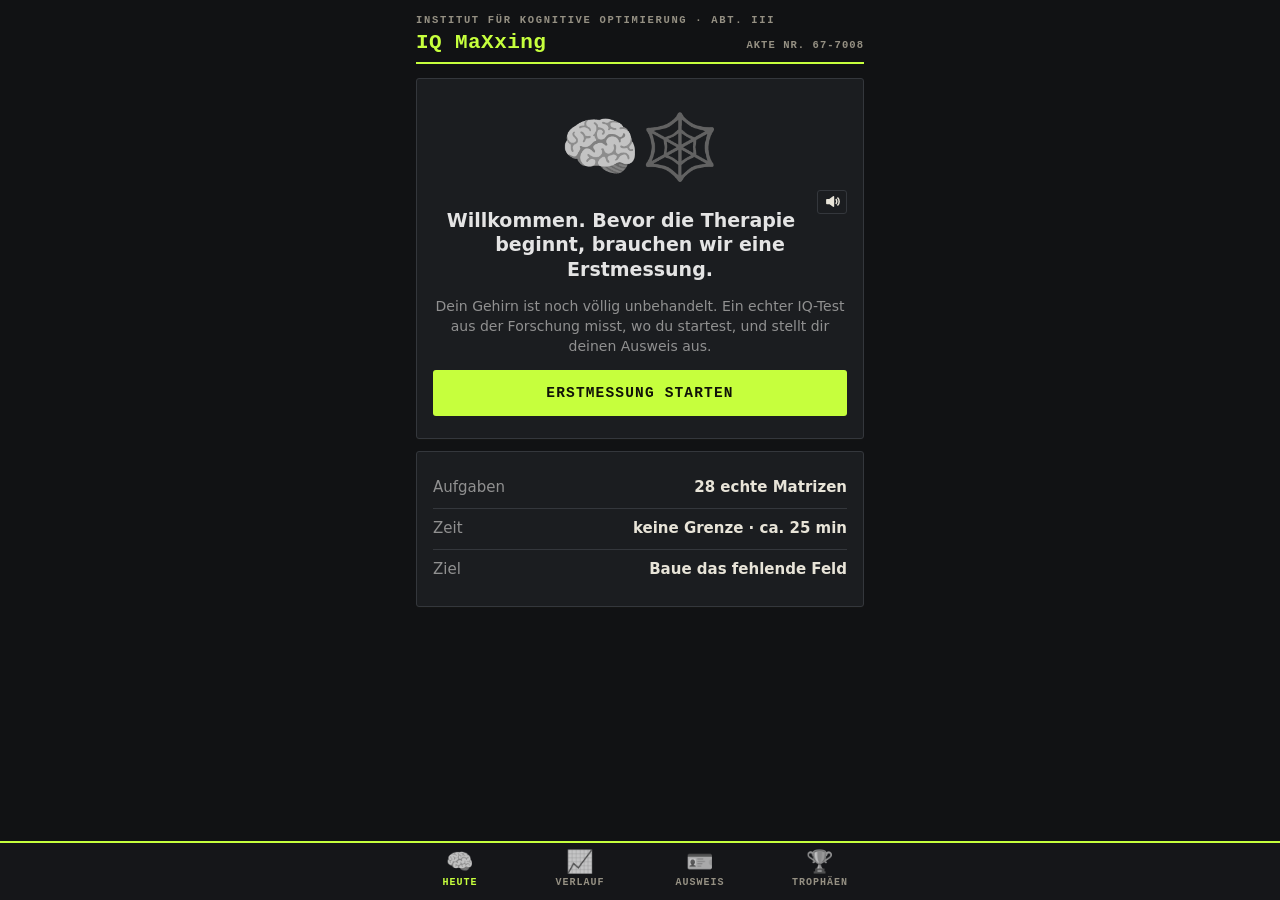
==== iq/index.html @ b6cf4edd "IQ MaXxing: voice lines per category play unheard first (random order, each once), then random Files" ====
<!DOCTYPE html>
<html lang="de">
<head>
<meta charset="utf-8">
<meta name="viewport" content="width=device-width,initial-scale=1,viewport-fit=cover">
<meta name="theme-color" content="#111214">
<title>IQ MaXxing</title>
<style>
:root{--bg:#0b0b0c;--card:#17171a;--line:#2a2a2f;--ink:#f2f2f2;--dim:#9a9aa3;--acc:#c6ff3d;--red:#ff4d5e;--grn:#49e07a}
*{box-sizing:border-box;-webkit-tap-highlight-color:transparent}
html,body{margin:0;background:var(--bg);color:var(--ink);font:16px/1.4 system-ui,-apple-system,"Segoe UI",Roboto,sans-serif}
body{touch-action:manipulation}
button{font:inherit;color:inherit;border:0;cursor:pointer}
#app{max-width:480px;margin:0 auto;min-height:100vh;padding:calc(env(safe-area-inset-top) + 14px) 16px calc(env(safe-area-inset-bottom) + 86px)}
h1{font-size:22px;letter-spacing:.02em;margin:0 0 14px;font-weight:900}
h1 b{color:var(--acc)}
.gnback{float:right;color:var(--dim);text-decoration:none;font-size:14px;font-weight:700;padding:4px 2px 8px 12px}
h2{font-size:15px;text-transform:uppercase;letter-spacing:.08em;color:var(--dim);margin:22px 0 10px}
.card{background:var(--card);border:1px solid var(--line);border-radius:18px;padding:16px;margin-bottom:12px}
.hero{text-align:center;padding:22px 16px}
.big{font-size:88px;font-weight:900;line-height:1;letter-spacing:-.03em;font-variant-numeric:tabular-nums}
.tier{display:inline-block;margin-top:8px;padding:4px 12px;border-radius:99px;background:var(--acc);color:#111;font-weight:800;font-size:14px}
.sub{color:var(--dim);font-size:14px}
.delta{margin-top:10px;font-weight:800;font-size:17px}
.up{color:var(--grn)}.down{color:var(--red)}
.btn{display:block;width:100%;padding:17px;border-radius:14px;background:var(--acc);color:#111;font-weight:900;font-size:18px;margin-top:12px}
.btn.ghost{background:transparent;border:1.5px solid var(--line);color:var(--ink);font-weight:700;font-size:16px}
.btn.small{padding:11px;font-size:15px}
.grid3{display:grid;grid-template-columns:1fr 1fr 1fr;gap:8px}
.metric{background:var(--card);border:1px solid var(--line);border-radius:14px;padding:12px 8px;text-align:center}
.metric .v{font-size:28px;font-weight:900;font-variant-numeric:tabular-nums}
.metric .l{font-size:12px;color:var(--dim);line-height:1.2}
.metric .l b{display:block;color:var(--ink);font-size:12.5px}
.mail{background:#1d1a10;border-color:#5c4d17}
nav{position:fixed;left:0;right:0;bottom:0;background:rgba(14,14,16,.96);backdrop-filter:blur(8px);border-top:1px solid var(--line);display:flex;justify-content:center;padding-bottom:env(safe-area-inset-bottom);z-index:5}
nav button{flex:1;max-width:120px;background:none;padding:10px 0 12px;font-size:12px;color:var(--dim);display:flex;flex-direction:column;align-items:center;gap:2px}
nav button span{font-size:22px;line-height:1}
nav button.on{color:var(--acc)}
/* test */
#test{position:fixed;inset:0;background:var(--bg);z-index:10;display:flex;flex-direction:column;align-items:center;padding:calc(env(safe-area-inset-top) + 10px) 12px calc(env(safe-area-inset-bottom) + 12px);user-select:none;-webkit-user-select:none;overflow:auto}
.thead{width:100%;max-width:460px;display:flex;justify-content:space-between;align-items:center;font-weight:800;font-size:15px}
.thead .x{background:none;color:var(--dim);font-size:22px;padding:4px 8px}
.bar{width:100%;max-width:460px;height:6px;background:var(--line);border-radius:6px;margin:8px 0 12px;overflow:hidden}
.bar i{display:block;height:100%;background:var(--acc);width:100%}
.bar i.late{background:var(--red)}
/* one cell size for grid AND answers, so shape sizes compare 1:1; fits 4 across + 5 rows tall on a phone */
#test{--cell:min(calc((100vw - 66px) / 4),calc((100vh - 200px) / 5),112px)}
@supports (height:100dvh){#test{--cell:min(calc((100vw - 66px) / 4),calc((100dvh - 200px) / 5),112px)}}
.matrix{display:grid;grid-template-columns:repeat(3,var(--cell));grid-auto-rows:var(--cell);gap:4px;background:#bdbdbd;border:4px solid #bdbdbd;border-radius:10px}
.matrix svg,.opts svg{display:block;width:100%;height:100%;background:#fff}
.matrix .q{background:#fff;display:flex;align-items:center;justify-content:center;font-size:calc(var(--cell) * .4);font-weight:900;color:#888}
.opts{display:grid;grid-template-columns:repeat(4,calc(var(--cell) + 6px));grid-auto-rows:calc(var(--cell) + 6px);gap:6px;margin-top:12px}
.opts button{padding:0;border-radius:9px;overflow:hidden;border:3px solid #444;background:#fff}
.opts button.ok{border-color:var(--grn);box-shadow:0 0 0 3px var(--grn)}
.opts button.no{border-color:var(--red);box-shadow:0 0 0 3px var(--red)}
.seq{display:flex;flex-wrap:wrap;gap:8px;justify-content:center;margin:26px 0 8px;max-width:440px}
.seq b{min-width:54px;padding:14px 10px;border-radius:12px;background:var(--card);border:1px solid var(--line);font-size:24px;text-align:center;font-variant-numeric:tabular-nums}
.seq b.q{color:var(--acc);border-color:var(--acc)}
.sopts{width:min(96vw,440px);display:grid;grid-template-columns:repeat(3,1fr);gap:10px;margin-top:20px}
.sopts button{padding:20px 0;border-radius:14px;background:var(--card);border:2px solid var(--line);font-size:24px;font-weight:800}
.sopts button.ok{border-color:var(--grn);color:var(--grn)}
.sopts button.no{border-color:var(--red);color:var(--red)}
.hint{color:var(--dim);font-size:13px;margin-top:12px;text-align:center}
.rtarget{width:min(62vw,240px);aspect-ratio:1;background:#fff;border-radius:12px;padding:14px;margin-top:6px}
.rtarget svg,.ropts svg{display:block;width:100%;height:100%}
.ropts{width:min(96vw,440px);display:grid;grid-template-columns:1fr 1fr;gap:10px;margin-top:14px}
.ropts button{aspect-ratio:1.25;background:#fff;border-radius:12px;border:3px solid #444;padding:12px}
/* in-test sizes capped by screen height so rotation / cube items fit without scrolling */
#test{--vh:1vh}@supports (height:100dvh){#test{--vh:1dvh}}
#test .rtarget.rot{width:min(46vw,180px,calc(var(--vh) * 24));padding:10px}
#test .ropts.rot button{aspect-ratio:auto;height:min(38vw,160px,calc(var(--vh) * 19));padding:6px}
#test .rtarget.net{width:min(80vw,300px,calc(var(--vh) * 33));aspect-ratio:auto;padding:8px}
#test .ropts.cube{width:min(96vw,440px,calc(var(--vh) * 46))}
#test .ropts.cube button{aspect-ratio:1;padding:6px}
#test .ropts{margin-top:10px}#test .hint{margin-top:6px}
.ropts button.ok{border-color:var(--grn);box-shadow:0 0 0 3px var(--grn)}.ropts button.no{border-color:var(--red);box-shadow:0 0 0 3px var(--red)}
.tq{width:min(96vw,440px);background:var(--card);border:1px solid var(--line);border-radius:14px;padding:16px;margin-top:10px;font-size:19px;line-height:1.5}
.tquest{width:min(96vw,440px);font-size:19px;font-weight:800;margin:16px 0 4px;text-align:center}
.topts{width:min(96vw,440px);display:grid;grid-template-columns:1fr 1fr;gap:10px;margin-top:10px}
.topts button{padding:18px 6px;border-radius:14px;background:var(--card);border:2px solid var(--line);font-size:18px;font-weight:800}
.topts.wide{grid-template-columns:1fr}.topts.wide button{font-size:16px;padding:14px 10px;font-weight:700}
.topts button.ok{border-color:var(--grn);color:var(--grn)}.topts button.no{border-color:var(--red);color:var(--red)}
/* id card */
.idwrap{perspective:800px;padding:6px 2px 14px}
.idcard{position:relative;border-radius:14px;padding:12px 14px 10px;color:#3b3220;transform:rotate(-1.6deg);box-shadow:0 10px 26px rgba(0,0,0,.6);
 background:radial-gradient(circle at 80% 30%,rgba(140,100,30,.25),transparent 30%),radial-gradient(circle at 15% 85%,rgba(120,80,20,.22),transparent 28%),radial-gradient(circle at 60% 90%,rgba(90,70,30,.15),transparent 18%),linear-gradient(160deg,#efe2b4,#d6c58a 60%,#c9b673);font-family:"Courier New",monospace}
.idcard .top{font-size:10.5px;font-weight:700;letter-spacing:.12em;display:flex;justify-content:space-between;border-bottom:1px solid rgba(60,50,30,.4);padding-bottom:5px}
.idcard .body{display:flex;gap:12px;margin-top:9px}
.idcard .photo{width:108px;flex:none;border:1px solid rgba(60,50,30,.5);background:#bdb39a}
.idcard .photo svg{display:block;width:100%}
.idcard .f{font-size:10px;text-transform:uppercase;opacity:.7;margin-top:4px}
.idcard .v{font-size:15px;font-weight:700;line-height:1.15}
.idcard .v.iq{font-size:34px}
.idcard .mrz{margin-top:9px;font-size:11px;letter-spacing:.06em;opacity:.75;word-break:break-all;border-top:1px solid rgba(60,50,30,.4);padding-top:5px}
.idcard .stamp{position:absolute;right:8px;bottom:42px;transform:rotate(-14deg);border:3px solid rgba(190,30,30,.75);color:rgba(190,30,30,.8);font-weight:900;font-size:13px;padding:2px 8px;letter-spacing:.08em;border-radius:4px;font-family:system-ui,sans-serif}
.cmp{display:flex;justify-content:space-around;text-align:center;margin-top:6px}
.cmp .v{font-size:40px;font-weight:900}
/* awards */
.aw{display:flex;gap:12px;align-items:center;padding:11px 0;border-bottom:1px solid var(--line)}
.aw:last-child{border:0}
.aw .ic{font-size:30px;width:44px;text-align:center}
.aw.off{opacity:.35}
.aw .n{font-weight:800}
.chip{display:inline-block;margin:4px 3px;padding:6px 12px;border-radius:99px;background:#26300f;color:var(--acc);font-weight:800;font-size:14px}
.row{display:flex;justify-content:space-between;padding:9px 0;border-bottom:1px solid var(--line);font-size:15px}
.row:last-child{border:0}
input,textarea{width:100%;padding:12px;border-radius:10px;border:1px solid var(--line);background:#0f0f11;color:var(--ink);font:inherit}
textarea{height:90px;font-size:12px}
.chart svg{display:block;width:100%}
.msg{font-size:19px;font-weight:800;margin-top:14px;line-height:1.3}
/* real test (OMIB): 3x3 + 20 building blocks (5 columns = 5 block types) + confirm, fits a 390x700 phone */
#test.real{--bk:min(calc((100vw - 56px) / 5),calc((100vh - 170px) / 8),64px);--cell:calc(var(--bk) * 1.3)}
@supports (height:100dvh){#test.real{--bk:min(calc((100vw - 56px) / 5),calc((100dvh - 170px) / 8),64px)}}
.matrix.omib{margin-top:8px}
.matrix .build{background:#fff;outline:3px dashed var(--acc);outline-offset:-3px}
.matrix .build svg{background:transparent}
.blocks{display:grid;grid-template-rows:repeat(4,var(--bk));grid-auto-flow:column;grid-auto-columns:var(--bk);gap:6px;margin-top:12px}
.blocks button{padding:0;border-radius:8px;overflow:hidden;border:3px solid #444;background:#fff}
.blocks button svg{display:block;width:100%;height:100%}
.blocks button.on{border-color:var(--acc);box-shadow:0 0 0 3px var(--acc)}
#test.real .btn{max-width:440px;margin-top:12px;padding:14px}
/* grades + the evaluation chamber */
.grade{font-size:132px;font-weight:900;line-height:1;margin:10px 0 8px;letter-spacing:-.04em}
.g5{color:#c77dff}.g4{color:var(--acc)}.g3{color:#49e07a}.g2{color:#e8c547}.g1{color:#ff9a3d}.g0{color:var(--red)}
.gchip{display:inline-block;min-width:34px;padding:3px 8px;border-radius:8px;background:#222;font-weight:900;text-align:center;font-size:15px}
.doc{background:var(--card);border:1px solid var(--line);border-radius:14px;padding:14px 16px;text-align:left;margin-top:8px}
.doc .who{font-size:12px;letter-spacing:.12em;text-transform:uppercase;color:var(--dim);display:flex;justify-content:space-between;align-items:center}
.doc .who button{background:var(--acc);color:#111;border-radius:99px;width:34px;height:34px;font-size:14px;font-weight:900}
.doc .say{font-family:Georgia,serif;font-style:italic;font-size:18px;line-height:1.45;margin-top:8px}
.doc .de{color:var(--dim);font-size:14px;margin-top:6px;line-height:1.4}
.memo{margin-top:10px;text-align:left;font-family:"Courier New",monospace;background:#e9e2c9;color:#2b2615;border-radius:6px;padding:10px 12px;font-size:14px;transform:rotate(-.6deg)}
.memo b{display:block;font-size:11px;letter-spacing:.14em;text-transform:uppercase;opacity:.65;margin-bottom:3px}
/* ===== clinical theme (11-08): printed patient file of a research institute ===== */
:root{--bg:#111214;--card:#1b1d20;--line:#34373c;--ink:#e8e4d8;--dim:#959083;--acc:#c6ff3d;--accInk:#101208;--red:#e0574b;--grn:#6fbf7f;--nav:rgba(22,23,26,.97);--gA:#6fbf7f;--gB:#86aee0;--gC:#d1a83a;--gD:#e0574b;--mono:ui-monospace,"Cascadia Mono","SF Mono",Menlo,Consolas,"Courier New",monospace;color-scheme:dark}
:root[data-theme="light"]{--bg:#e7e2d3;--card:#faf7ee;--line:#bcb39d;--ink:#1d1c19;--dim:#6c6555;--acc:#4f7d00;--accInk:#fbfbf2;--red:#a3261d;--grn:#2f6b3a;--nav:rgba(243,239,227,.97);--gA:#2f6b3a;--gB:#24466e;--gC:#8a6a12;--gD:#a3261d;color-scheme:light}
html,body{background:var(--bg);color:var(--ink);font:15px/1.45 system-ui,-apple-system,"Segoe UI",Roboto,sans-serif}
.mast{border-bottom:2px solid var(--ink);padding-bottom:8px;margin-bottom:14px}
.mast .inst{font:700 10.5px/1.3 var(--mono);letter-spacing:.16em;color:var(--dim)}
.mast .title{display:flex;justify-content:space-between;align-items:baseline;gap:8px;margin-top:3px}
.mast .title b{font:800 21px/1.1 var(--mono);letter-spacing:.02em}
.mast .title span{font:600 10.5px var(--mono);letter-spacing:.1em;color:var(--dim);white-space:nowrap}
h2{font:700 11.5px var(--mono);letter-spacing:.16em;color:var(--dim);border-bottom:1px solid var(--line);padding-bottom:5px;margin:22px 0 10px}
.card{background:var(--card);border:1px solid var(--line);border-radius:3px;box-shadow:0 1px 0 rgba(60,50,30,.08)}
.card>.sub:first-child,.metric .l b,.doc .who{font:700 11px var(--mono);letter-spacing:.14em;text-transform:uppercase;color:var(--dim)}
.hero>div:first-child{filter:grayscale(1)}
.big{font-family:var(--mono);font-weight:800;letter-spacing:-.04em;color:var(--ink)}
.tier{background:transparent;color:var(--ink);border:2px solid var(--ink);border-radius:2px;font:800 12px var(--mono);letter-spacing:.12em;text-transform:uppercase;padding:3px 10px}
.btn{background:var(--ink);color:var(--card);border-radius:3px;font:700 14.5px var(--mono);letter-spacing:.08em;text-transform:uppercase;padding:15px}
.btn.ghost{background:transparent;color:var(--ink);border:1.5px solid var(--ink);font:700 13.5px var(--mono);letter-spacing:.06em}
.metric{background:var(--card);border-radius:3px}.metric .v{font-family:var(--mono)}.metric .l{color:var(--dim)}
.metric .l b{font-size:10px;letter-spacing:.1em;color:var(--ink)}
nav{background:var(--nav);border-top:2px solid var(--ink)}
nav button{font:700 10px var(--mono);letter-spacing:.1em;text-transform:uppercase;color:var(--dim)}
nav button span{filter:grayscale(1);opacity:.75}nav button.on{color:var(--ink)}nav button.on span{opacity:1}
#test{background:var(--bg)}
.thead{font:700 12.5px var(--mono);letter-spacing:.1em;text-transform:uppercase}
.thead .x{color:var(--ink)}
.bar{background:var(--line);border-radius:0;height:4px}
.matrix{background:#8d8676;border-color:#8d8676;border-radius:2px}
.opts button,.blocks button,.ropts button{border-color:#5d574b;border-radius:3px}
.seq b,.sopts button,.topts button,.tq{border-radius:3px;font-family:var(--mono)}
.tq{font-family:inherit}
.chip{background:transparent;color:var(--ink);border:1.5px solid var(--ink);border-radius:2px;font:700 12.5px var(--mono);letter-spacing:.04em}
.gchip{background:transparent;border:1.5px solid currentColor;border-radius:2px;font-family:var(--mono)}
.g5,.g4{color:var(--gA)}.g3{color:var(--gB)}.g2{color:var(--gC)}.g1,.g0{color:var(--gD)}
.grade{display:inline-block;font:900 104px/1 var(--mono);border:6px solid currentColor;border-radius:8px;padding:6px 22px 2px;margin:14px 0 14px;transform:rotate(-4deg);opacity:.9}
:root[data-theme="light"] .grade{mix-blend-mode:multiply}
.doc{background:var(--card);border-radius:3px;border-left:3px solid var(--ink)}
.doc .who button{background:var(--ink);color:var(--card);border-radius:2px}
.doc .say{color:var(--ink)}
.msg{font-weight:700}
.cmp .v{font-family:var(--mono)}
.row{border-bottom-color:var(--line);gap:14px}.row>span:first-child{color:var(--dim);flex:none;filter:grayscale(1)}.row b{text-align:right}
input,textarea{background:var(--bg);color:var(--ink);border-color:var(--line);border-radius:3px}
.aw .ic{filter:grayscale(1)}.aw .n{font-family:var(--mono);letter-spacing:.02em}
.idwrap .idcard{box-shadow:0 6px 16px rgba(60,50,30,.35)}
.btn,.tier,.chip,.sub,.thead,.msg{filter:grayscale(1)}
/* accent: toxic green highlights */
.btn{background:var(--acc);color:var(--accInk)}.btn.ghost{background:transparent;color:var(--ink);border-color:var(--ink)}
.btn:not(.ghost),.tier,.chip{filter:none}
.tier{color:var(--acc);border-color:var(--acc)}.chip{color:var(--acc);border-color:var(--acc)}
.mast{border-bottom-color:var(--acc)}.mast .title b{color:var(--acc)}
nav{border-top-color:var(--acc)}nav button.on{color:var(--acc)}
.spk{color:var(--acc);border-color:var(--acc)}
.doc{border-left-color:var(--acc)}.doc .who button{background:var(--acc);color:var(--accInk)}#toast{border-left-color:var(--acc)}
.fp .ring circle{stroke:var(--acc)}.fp .scan{background:var(--acc);box-shadow:0 0 14px var(--acc)}.fp.ok{color:var(--acc);border-color:var(--acc)}
.bar i{background:var(--acc)}h2{border-bottom-color:var(--line)}
.chart svg{color:var(--ink)}
.spk{float:right;background:none;border:1px solid var(--line);border-radius:3px;width:30px;height:24px;margin:-4px 0 0 8px;padding:0;color:var(--ink);display:inline-flex;align-items:center;justify-content:center;filter:none}
.spk svg{width:15px;height:15px}h2 .spk{margin-top:-6px}
#toast{position:fixed;left:50%;bottom:calc(env(safe-area-inset-bottom) + 78px);transform:translateX(-50%);width:min(92vw,440px);background:var(--card);border:1px solid var(--line);border-left:3px solid var(--ink);border-radius:3px;padding:10px 12px;z-index:30;pointer-events:none;box-shadow:0 8px 24px rgba(0,0,0,.35);transition:opacity .3s}
#toast .who{font:700 10.5px var(--mono);letter-spacing:.14em;text-transform:uppercase;color:var(--dim)}#toast .en{font:italic 15px/1.4 Georgia,serif;margin-top:4px}#toast .de{color:var(--dim);font-size:13px;margin-top:3px} /* emojis in ink, like the rest of the file */

/* consent fingerprint */
.consent{width:100%;max-width:440px;display:flex;flex-direction:column;align-items:center}
.cform{width:100%;margin-top:10px}.cform p{font-size:14px;line-height:1.5;margin:10px 0 0}
.fp{--p:0;position:relative;width:min(58vw,220px);aspect-ratio:1;border-radius:50%;border:2px solid var(--line);margin-top:18px;display:flex;align-items:center;justify-content:center;color:var(--dim);overflow:hidden;touch-action:none;user-select:none;-webkit-user-select:none;-webkit-touch-callout:none;cursor:pointer;background:var(--card)}
.fp>svg:first-child{width:64%;height:64%;pointer-events:none;transition:color .2s}
.fp.on{color:var(--ink);border-color:var(--ink)}.fp.ok{color:var(--grn);border-color:var(--grn)}
.fp .ring{position:absolute;inset:0;width:100%;height:100%;transform:rotate(-90deg);pointer-events:none}
.fp .ring circle{fill:none;stroke:var(--grn);stroke-width:4;stroke-dasharray:301.6;stroke-dashoffset:calc(301.6 * (1 - var(--p)))}
.fp .scan{position:absolute;left:10%;right:10%;height:2px;background:var(--grn);box-shadow:0 0 12px var(--grn);top:50%;opacity:0;pointer-events:none}
.fp.on .scan{opacity:1;animation:fpscan .9s ease-in-out infinite alternate}
@keyframes fpscan{from{top:14%}to{top:86%}}
.fpmsg{font:700 12px var(--mono);letter-spacing:.12em;text-transform:uppercase;color:var(--dim);margin-top:14px;text-align:center}
/* Tonbandprotokoll */
.tl{padding:10px 0;border-bottom:1px solid var(--line)}.tl:last-child{border:0}
.tl .who{font:700 10px var(--mono);letter-spacing:.12em;text-transform:uppercase;color:var(--dim)}
.tl .en{font:italic 15px/1.4 Georgia,serif;margin-top:3px}.tl .de{color:var(--dim);font-size:13px;margin-top:2px}
.tl .redact{font-family:var(--mono);color:var(--line);margin-top:4px;overflow:hidden;white-space:nowrap}
/* printable file */
#printdoc{display:none}
@media print{
  @page{size:A4;margin:16mm}
  html,body{background:#fff!important;color:#000!important}
  body.printing>*:not(#printdoc){display:none!important}
  body.printing #printdoc{display:block;position:relative;font:10.5pt/1.45 Georgia,serif;color:#000}
  #printdoc .pd-head{display:flex;justify-content:space-between;font:700 8pt monospace;letter-spacing:.14em;border-bottom:2px solid #000;padding-bottom:4pt}
  #printdoc h1{font:800 17pt monospace;margin:10pt 0 4pt}
  #printdoc h2{font:700 8.5pt monospace;letter-spacing:.16em;text-transform:uppercase;border-bottom:1px solid #999;padding-bottom:2pt;margin:14pt 0 6pt;color:#000}
  #printdoc table{width:100%;border-collapse:collapse;font-size:9.5pt}
  #printdoc .kv td{padding:2pt 0}#printdoc .kv td:first-child{width:32%;color:#444}
  #printdoc .grid th{font:700 7.5pt monospace;letter-spacing:.08em;text-transform:uppercase;text-align:left;border-bottom:1px solid #000;padding:3pt 4pt}
  #printdoc .grid td{border-bottom:1px solid #ccc;padding:3pt 4pt}
  #printdoc .pd-stamp{position:absolute;right:6mm;top:18mm;transform:rotate(-12deg);border:3px solid #a3261d;color:#a3261d;font:900 14pt monospace;letter-spacing:.12em;padding:2pt 8pt;border-radius:3pt}
  #printdoc .pd-sign{margin-top:28pt;font:9pt monospace;letter-spacing:.06em}#printdoc .pd-sign .line{width:60mm;border-bottom:1px solid #000;margin-bottom:3pt;height:18pt}
}
</style>
</head>
<body>
<div id="app"></div>
<nav id="nav"></nav>

<script id="gen">
/* ---------- puzzle generators (pure; tested in node) ---------- */
const R = n => Math.floor(Math.random() * n);
const pick = a => a[R(a.length)];
const shuffle = a => { for (let i = a.length - 1; i > 0; i--) { const j = R(i + 1); [a[i], a[j]] = [a[j], a[i]]; } return a; };
const RANGE = { type: [0, 4], num: [1, 6], size: [0, 2], color: [0, 2], itype: [0, 4], isize: [0, 2], icolor: [0, 2] };
const NEST_ATTRS = ['type', 'itype', 'isize', 'icolor'];
const ATTRS = ['type', 'num', 'size', 'color'];
const NLINES = 6;
const bits = m => { let c = 0; for (let i = 0; i < NLINES; i++) if (m >> i & 1) c++; return c; };
const rndMask = (lo, hi) => { let m; do { m = R(1 << NLINES); } while (bits(m) < lo || bits(m) > hi); return m; };

function attrGrid(a, kind) {
  const [lo, hi] = RANGE[a], g = [];
  if (kind === 'const') {
    const v = a === 'num' ? 1 + R(4) : lo + R(hi - lo + 1);
    for (let r = 0; r < 3; r++) g.push([v, v, v]);
  } else if (kind === 'prog') {
    const d = pick([1, -1]);
    for (let r = 0; r < 3; r++) {
      const s = d > 0 ? lo + R(hi - lo - 1) : lo + 2 + R(hi - lo - 1);
      g.push([s, s + d, s + 2 * d]);
    }
  } else if (kind === 'dist3') {
    const vals = shuffle(Array.from({ length: hi - lo + 1 }, (_, i) => lo + i)).slice(0, 3);
    const sh = pick([1, 2]);
    for (let r = 0; r < 3; r++) g.push([0, 1, 2].map(c => vals[(c + r * sh) % 3]));
  } else if (kind === 'arith') { // num only: col3 = col1 + col2 or col1 - col2
    const add = Math.random() < .5;
    for (let r = 0; r < 3; r++) {
      if (add) { const x = 1 + R(4), y = 1 + R(5 - x); g.push([x, y, x + y]); }
      else { const x = 3 + R(4), y = 1 + R(x - 2); g.push([x, y, x - y]); }
    }
  }
  return g;
}

function linesGrid(kind) {
  const g = [];
  for (let r = 0; r < 3; r++) {
    if (kind === 'none') { g.push([0, 0, 0]); continue; }
    if (kind === 'const') { const m = r === 0 ? rndMask(1, 2) : g[0][0]; g.push([m, m, m]); continue; }
    let a, b, c;
    for (;;) {
      a = rndMask(1, 3); b = rndMask(1, 3);
      if (a === b) continue;
      if (kind === 'or') { c = a | b; if (c === a || c === b) continue; }
      if (kind === 'xor') { c = a ^ b; if (!c) continue; }
      if (kind === 'sub') { c = a & ~b; if (!(a & b) || !c) continue; }
      break;
    }
    g.push([a, b, c]);
  }
  return g;
}

const LEVEL_VAR = [0, 1, 1, 2, 2, 3, 3, 3, 4];
const MAX_LEVEL = 8;
// "shape inside a shape": white outer shape (form follows a rule) holding an inner shape with its own form / size / fill rules
function genNested(L) {
  const varying = shuffle(NEST_ATTRS.slice()).slice(0, Math.max(2, LEVEL_VAR[L]));
  const rules = {}, G = {};
  for (const a of NEST_ATTRS) { rules[a] = varying.includes(a) ? pick(['prog', 'dist3']) : 'const'; G[a] = attrGrid(a, rules[a]); }
  rules.lines = 'none';
  const panels = [0, 1, 2].map(r => [0, 1, 2].map(c => { const p = { nest: 1, num: 1, size: 2, color: 0, lines: 0 }; for (const a of NEST_ATTRS) p[a] = G[a][r][c]; return p; }));
  const answer = panels[2][2];
  const touch = shuffle(varying.slice()).concat(shuffle(NEST_ATTRS.filter(a => !varying.includes(a)))).slice(0, 3);
  const alts = touch.map(a => altValue(a, answer[a]));
  const options = [];
  for (let m = 0; m < 8; m++) { const o = { ...answer }; touch.forEach((a, i) => { if (m >> i & 1) o[a] = alts[i]; }); options.push({ p: o, ok: m === 0 }); }
  shuffle(options);
  return { kind: 'matrix', nest: true, level: L, rules, panels, options: options.map(o => o.p), answer: options.findIndex(o => o.ok) };
}
function genMatrix(L) {
  if (L >= 5 && Math.random() < .4) return genNested(L);
  const pool = shuffle(L === 1 ? ['type', 'size', 'color'] : ['type', 'num', 'size', 'color']);
  const varying = pool.slice(0, LEVEL_VAR[L]);
  const rules = {};
  for (const a of ATTRS) {
    if (!varying.includes(a)) { rules[a] = 'const'; continue; }
    const kinds = L === 1 ? ['prog'] : ['prog', 'dist3'];
    if (a === 'num' && L >= 4) kinds.push('arith');
    rules[a] = pick(kinds);
  }
  rules.lines = L <= 3 ? 'none' : L === 4 ? pick(['none', 'or', 'xor']) : L === 5 ? pick(['none', 'const', 'or', 'xor', 'sub']) : L === 8 ? pick(['const', 'or', 'xor', 'sub']) : pick(['or', 'xor', 'sub']);
  const G = {};
  for (const a of ATTRS) G[a] = attrGrid(a, rules[a]);
  G.lines = linesGrid(rules.lines);
  const panels = [0, 1, 2].map(r => [0, 1, 2].map(c => {
    const p = {}; for (const a of [...ATTRS, 'lines']) p[a] = G[a][r][c]; return p;
  }));
  const answer = panels[2][2];
  // I-RAVEN style answer set: 3 attributes x (right|wrong) = 8 options,
  // every value of each touched attribute appears in exactly 4 of 8 -> no "majority" trick.
  const moving = varying.concat(rules.lines !== 'none' ? ['lines'] : []);
  const still = [...ATTRS, 'lines'].filter(a => !moving.includes(a));
  const touch = shuffle(moving).concat(shuffle(still)).slice(0, 3);
  const alts = touch.map(a => altValue(a, answer[a]));
  const options = [];
  for (let m = 0; m < 8; m++) {
    const o = { ...answer };
    touch.forEach((a, i) => { if (m >> i & 1) o[a] = alts[i]; });
    options.push({ p: o, ok: m === 0 });
  }
  shuffle(options);
  return { kind: 'matrix', level: L, rules, panels, options: options.map(o => o.p), answer: options.findIndex(o => o.ok) };
}

function altValue(a, v) {
  if (a === 'lines') return v ^ (1 << R(NLINES));
  const [lo, hi] = RANGE[a];
  const near = [v - 1, v + 1].filter(x => x >= lo && x <= hi);
  if ((a === 'type' || a === 'num' || a === 'itype') && Math.random() < .7) return pick(near);
  let x; do { x = lo + R(hi - lo + 1); } while (x === v);
  return x;
}

/* number / letter series (the Audit's "untrained format") */
function genSeries() {
  const kinds = ['arith', 'geo', 'inter', 'grow', 'fib', 'sq', 'alt', 'letters'];
  const k = pick(kinds);
  let s = [], ans, near = [];
  if (k === 'arith') { const a = 2 + R(30), d = pick([3, 4, 6, 7, 8, 9, 11, 12, -3, -4, -7]); const a0 = d < 0 ? a + 60 : a; for (let i = 0; i < 6; i++) s.push(a0 + i * d); near = [d]; }
  else if (k === 'geo') { const a = 1 + R(4), f = pick([2, 3]); for (let i = 0; i < 6; i++) s.push(a * f ** i); near = [a * f ** 4]; }
  else if (k === 'inter') { const a = 1 + R(9), b = 20 + R(20), d1 = 2 + R(4), d2 = -(1 + R(3)); for (let i = 0; i < 7; i++) s.push(i % 2 ? b + (i >> 1) * d2 : a + (i >> 1) * d1); near = [d1, d2]; }
  else if (k === 'grow') { let x = 1 + R(10), d = 1 + R(3), inc = 1 + R(2); for (let i = 0; i < 6; i++) { s.push(x); x += d; d += inc; } near = [inc, d]; }
  else if (k === 'fib') { let a = 1 + R(4), b = a + R(4); for (let i = 0; i < 7; i++) { s.push(a); [a, b] = [b, a + b]; } near = [s[5]]; }
  else if (k === 'sq') { const st = 1 + R(5), c = R(5) - 1; for (let i = 0; i < 6; i++) s.push((st + i) ** 2 + c); near = [2, st + 5]; }
  else if (k === 'alt') { let x = 1 + R(6); const p = 2 + R(5); for (let i = 0; i < 7; i++) { s.push(x); x = i % 2 ? x * 2 : x + p; } near = [p, s[5]]; }
  else if (k === 'letters') {
    const st = R(6), d = 2 + R(3);
    for (let i = 0; i < 6; i++) s.push(String.fromCharCode(65 + st + i * d));
    ans = s.pop();
    const c = ans.charCodeAt(0), opts = new Set([ans]);
    for (const o of [c - 1, c + 1, c - d, c + d, c + 2, c - 2]) if (o >= 65 && o <= 90 && opts.size < 6) opts.add(String.fromCharCode(o));
    while (opts.size < 6) opts.add(String.fromCharCode(65 + R(26)));
    const options = shuffle([...opts]);
    return { kind: 'series', shown: s, options, answer: options.indexOf(ans) };
  }
  ans = s.pop();
  const opts = new Set([ans]);
  const cands = [ans + 1, ans - 1, ans + 2, ans - 2, ...near.flatMap(n => [ans + n, ans - n]), ans + 10, ans - 10, Math.round(ans * 1.5)];
  for (const c of shuffle(cands)) if (opts.size < 6 && c !== ans && c >= 0) opts.add(c);
  while (opts.size < 6) opts.add(ans + 3 + R(20));
  const options = shuffle([...opts]);
  return { kind: 'series', shown: s, options, answer: options.indexOf(ans) };
}

const SET_LEVELS = [1, 2, 2, 3, 3, 4, 4, 5, 5, 6];
const ITEM_SEC = 40;
// Score -> IQ. 10/10 at a relaxed pace lands around 135-140.
function iqFrom(res) {
  let k = 0, bonus = 0;
  for (const r of res) if (r.ok) { k++; bonus += Math.max(0, (ITEM_SEC - r.t) / ITEM_SEC) * 0.7; }
  return Math.round(68 + 6.6 * k + bonus);
}
/* ---------- reasoning track: mental rotation, ordering, syllogisms ---------- */
const norm = cs => { const mx = Math.min(...cs.map(c => c[0])), my = Math.min(...cs.map(c => c[1])); return cs.map(([x, y]) => [x - mx, y - my]).sort((a, b) => a[0] - b[0] || a[1] - b[1]); };
const keyOf = cs => norm(cs).map(c => c.join(',')).join(';');
const rot90 = cs => cs.map(([x, y]) => [y, -x]);
const mirror = cs => cs.map(([x, y]) => [-x, y]);
const rotN = (cs, n) => { let s = cs; for (let i = 0; i < n; i++) s = rot90(s); return norm(s); };
const rotKeys = cs => [0, 1, 2, 3].map(n => keyOf(rotN(cs, n)));
const NB = [[1, 0], [-1, 0], [0, 1], [0, -1]];
function connected(cs) {
  const set = new Set(cs.map(c => c.join(','))), seen = new Set([cs[0].join(',')]), st = [cs[0]];
  while (st.length) { const [x, y] = st.pop(); for (const [dx, dy] of NB) { const k = (x + dx) + ',' + (y + dy); if (set.has(k) && !seen.has(k)) { seen.add(k); st.push([x + dx, y + dy]); } } }
  return seen.size === cs.length;
}
function goodPoly(cs) { // 4 distinct rotations, and no rotation equals the mirror image
  const rk = rotKeys(cs); if (new Set(rk).size !== 4) return false;
  const mk = rotKeys(mirror(cs)); return !mk.some(k => rk.includes(k));
}
function growPoly(n) {
  for (;;) {
    const cs = [[0, 0]], has = new Set(['0,0']);
    while (cs.length < n) { const [x, y] = pick(cs), [dx, dy] = pick(NB), k = (x + dx) + ',' + (y + dy); if (!has.has(k)) { has.add(k); cs.push([x + dx, y + dy]); } }
    if (goodPoly(cs)) return norm(cs);
  }
}
function genRotation(lvl) {
  const n = 6 + lvl, orig = growPoly(n), family = new Set([...rotKeys(orig), ...rotKeys(mirror(orig))]);
  let vari;
  for (let tries = 0; tries < 500 && !vari; tries++) { // move one cell -> a near-identical, different shape
    const i = R(n), rest = orig.filter((_, j) => j !== i);
    if (!connected(rest)) continue;
    const has = new Set(rest.map(c => c.join(',')));
    const free = []; for (const [x, y] of rest) for (const [dx, dy] of NB) { const k = (x + dx) + ',' + (y + dy); if (!has.has(k) && k !== orig[i].join(',')) free.push([x + dx, y + dy]); }
    const cand = norm([...rest, pick(free)]);
    if (goodPoly(cand) && !family.has(keyOf(cand))) vari = cand;
  }
  if (!vari) return genRotation(lvl);
  // options come in two mirror pairs (orig/mirror, variant/mirror) -> no odd-one-out shortcut
  const opts = shuffle([{ c: rotN(orig, 1 + R(3)), ok: true }, { c: rotN(mirror(orig), R(4)) }, { c: rotN(vari, R(4)) }, { c: rotN(mirror(vari), R(4)) }]);
  return { kind: 'rot', target: orig, options: opts.map(o => o.c), answer: opts.findIndex(o => o.ok) };
}

const NAMES = ['Anna', 'Ben', 'Clara', 'David', 'Emil', 'Frida', 'Greta', 'Hugo', 'Ida', 'Jonas', 'Lena', 'Moritz', 'Nele', 'Oskar'];
const RELS = [['größer', 'kleiner', 'am größten', 'am kleinsten', 'am zweitgrößten', 'am zweitkleinsten'], ['schneller', 'langsamer', 'am schnellsten', 'am langsamsten', 'am zweitschnellsten', 'am zweitlangsamsten'], ['älter', 'jünger', 'am ältesten', 'am jüngsten', 'am zweitältesten', 'am zweitjüngsten']];
function genOrder(n) {
  const order = shuffle(NAMES.slice()).slice(0, n), rel = pick(RELS);
  const say = (i, j) => Math.random() < .5 ? `${order[i]} ist ${rel[0]} als ${order[j]}.` : `${order[j]} ist ${rel[1]} als ${order[i]}.`;
  const st = order.slice(0, -1).map((_, i) => say(i, i + 1));
  if (n >= 5) { const i = R(n - 2); st.push(say(i, i + 2 + R(n - i - 2))); } // one true but redundant statement
  const qs = [[2, 0], [3, n - 1], [4, 1], [5, n - 2]];
  const [qi, pos] = pick(qs);
  const options = shuffle([order[pos], ...shuffle(order.filter((_, i) => i !== pos)).slice(0, 3)]);
  return { kind: 'text', lines: shuffle(st), q: `Wer ist ${rel[qi]}?`, options, answer: options.indexOf(order[pos]) };
}

const WORDS = ['Blorks', 'Zimpel', 'Quaxe', 'Flunen', 'Dromps', 'Wibbel', 'Schnarps', 'Globen'];
// Syllogisms checked by brute force over all Venn models (regions of A/B/C, every term non-empty):
// a conclusion "follows" iff it is true in every model where both premises are true.
const SA = 1, SB = 2, SC = 4;
const MODELS = []; for (let m = 1; m < 128; m++) { const has = t => { for (let r = 1; r < 8; r++) if (m >> (r - 1) & 1 && r & t) return true; return false; }; if (has(SA) && has(SB) && has(SC)) MODELS.push(m); }
function holds(m, [f, x, y]) {
  let ex = pr => { for (let r = 1; r < 8; r++) if (m >> (r - 1) & 1 && pr(r)) return true; return false; };
  if (f === 'all') return !ex(r => r & x && !(r & y));
  if (f === 'no') return !ex(r => r & x && r & y);
  if (f === 'some') return ex(r => r & x && r & y);
  return ex(r => r & x && !(r & y)); // somenot
}
const sayS = ([f, x, y], w) => ({ all: `Alle ${w[x]} sind ${w[y]}`, no: `Keine ${w[x]} sind ${w[y]}`, some: `Einige ${w[x]} sind ${w[y]}`, somenot: `Einige ${w[x]} sind keine ${w[y]}` })[f];
const FORMS = ['all', 'no', 'some', 'somenot'];
function genSyll() {
  for (;;) {
    const p1 = Math.random() < .5 ? [pick(FORMS), SA, SB] : [pick(FORMS), SB, SA];
    const p2 = Math.random() < .5 ? [pick(FORMS), SB, SC] : [pick(FORMS), SC, SB];
    const ms = MODELS.filter(m => holds(m, p1) && holds(m, p2));
    if (!ms.length) continue;
    const cands = [['all', SA, SC], ['all', SC, SA], ['somenot', SA, SC], ['somenot', SC, SA], ['no', SA, SC], ['some', SA, SC]];
    const fol = cands.filter(c => ms.every(m => holds(m, c))), not = cands.filter(c => !fol.includes(c));
    if (!fol.length || not.length < 3) continue;
    const w = shuffle(WORDS.slice()), names = { [SA]: w[0], [SB]: w[1], [SC]: w[2] };
    const ok = pick(fol), opts = shuffle([ok, ...shuffle(not).slice(0, 3)]);
    return { kind: 'text', wide: true, lines: [sayS(p1, names) + '.', sayS(p2, names) + '.'], q: 'Was folgt daraus zwingend?', options: opts.map(c => sayS(c, names)), answer: opts.indexOf(ok), _p: [p1, p2], _c: opts };
  }
}
/* ---------- cube nets: "which cube folds from this net?" ---------- */
// The paper lies on top of the cube, printed side up (= outside). Rolling the cube under the paper:
// the face that touches the paper (up) gets that cell's symbol. Screen right = east, screen up = north.
const ROLL = {
  E: o => ({ ...o, up: o.east, east: o.down, down: o.west, west: o.up }),
  W: o => ({ ...o, up: o.west, west: o.down, down: o.east, east: o.up }),
  N: o => ({ ...o, up: o.north, north: o.down, down: o.south, south: o.up }),
  S: o => ({ ...o, up: o.south, south: o.down, down: o.north, north: o.up })
};
const YAW = o => ({ ...o, north: o.west, east: o.north, south: o.east, west: o.south });
const O0 = { up: 0, down: 1, north: 2, south: 3, east: 4, west: 5 };
const ALL_ORIENT = (() => { const seen = new Map(), q = [O0]; while (q.length) { const o = q.pop(), k = JSON.stringify(o); if (seen.has(k)) continue; seen.set(k, o); q.push(ROLL.E(o), ROLL.N(o), YAW(o)); } return [...seen.values()]; })();
const NETS = [[[1, 0], [0, 1], [1, 1], [2, 1], [1, 2], [1, 3]], [[0, 0], [0, 1], [1, 1], [2, 1], [3, 1], [3, 2]], [[1, 0], [0, 1], [1, 1], [2, 1], [3, 1], [2, 2]],
  [[0, 0], [0, 1], [1, 1], [2, 1], [3, 1], [1, 2]], [[0, 0], [0, 1], [1, 1], [2, 1], [3, 1], [2, 2]], [[0, 0], [1, 0], [1, 1], [2, 1], [3, 1], [3, 2]],
  [[0, 0], [1, 0], [1, 1], [2, 1], [2, 2], [3, 2]], [[0, 0], [1, 0], [2, 0], [2, 1], [3, 1], [4, 1]], [[1, 0], [0, 1], [1, 1], [2, 1], [3, 1], [1, 2]]];
function foldNet(cells) { // -> face id per cell (0..5), or null if it doesn't fold
  const key = c => c.join(','), at = new Map(cells.map((c, i) => [key(c), i])), face = Array(cells.length).fill(-1), st = [[0, O0]];
  face[0] = O0.up;
  const seen = new Set([0]);
  while (st.length) {
    const [i, o] = st.pop(), [x, y] = cells[i];
    for (const [d, dx, dy] of [['E', 1, 0], ['W', -1, 0], ['N', 0, -1], ['S', 0, 1]]) {
      const j = at.get(key([x + dx, y + dy])); if (j === undefined || seen.has(j)) continue;
      const no = ROLL[d](o); seen.add(j); face[j] = no.up; st.push([j, no]);
    }
  }
  return new Set(face).size === 6 ? face : null;
}
const OPP = { 0: 1, 1: 0, 2: 3, 3: 2, 4: 5, 5: 4 };
function genCube(lvl = 0) {
  let cells = pick(NETS);
  const tf = R(8); // random rotation / mirror of the net drawing
  cells = cells.map(([x, y]) => { let p = [x, y]; if (tf & 4) p = [-p[0], p[1]]; for (let k = 0; k < (tf & 3); k++) p = [p[1], -p[0]]; return p; });
  const mx = Math.min(...cells.map(c => c[0])), my = Math.min(...cells.map(c => c[1]));
  cells = cells.map(([x, y]) => [x - mx, y - my]);
  const face = foldNet(cells);
  const sym = shuffle([0, 1, 2, 3, 4, 5]); // symbol per face id
  const net = cells.map((c, i) => ({ c, s: sym[face[i]] }));
  const valid = new Set(ALL_ORIENT.map(o => [o.up, o.south, o.east].join()));
  const views = shuffle(ALL_ORIENT.slice());
  const right = views[0], ok = [right.up, right.south, right.east];
  const opts = [ok], has = t => opts.some(x => x.join() === t.join());
  const nMirror = lvl >= 2 ? 3 : 2;
  for (const o of views.slice(1)) { if (opts.length > nMirror) break; const t = [o.up, o.east, o.south]; if (!valid.has(t.join()) && !has(t)) opts.push(t); }
  while (opts.length < 4) { const a = R(6), b = OPP[a], c = pick([0, 1, 2, 3, 4, 5].filter(x => x !== a && x !== b)); const t = shuffle([a, b, c]); if (!has(t)) opts.push(t); }
  const order = shuffle([0, 1, 2, 3]);
  return { kind: 'cube', net, options: order.map(i => opts[i].map(f => sym[f])), answer: order.indexOf(0), _faces: order.map(i => opts[i]) };
}
// st = Stufe 0..4: bigger figures, longer orderings
// number series live here since 11-08 (the real test is OMIB now)
const reasonSet = (st = 0) => [() => genRotation(0 + st), () => genOrder(Math.min(8, 5 + st)), genSyll, () => genCube(st), genSeries, () => genRotation(1 + st), genSyll, () => genOrder(Math.min(8, 6 + st)), () => genCube(st + 1), genSeries].map(f => f());
const matrixSet = (st = 0) => SET_LEVELS.map(L => genMatrix(Math.min(MAX_LEVEL, L + st)));
const MAX_STUFE = 4, STUFE_IQ = 4;
const REASON_SET = reasonSet;

/* ---------- the real IQ test: Open Matrices Item Bank ----------
   Koch, Spinath, Greiff & Becker (2022), "Development and Validation of the Open Matrices Item Bank",
   Journal of Intelligence 10(3):41, items GPLv3 (osf.io/4km79). 2PL parameters from 2,561 medical-school applicants.
   item = [id, a, b, rules, cell1..cell9]; a cell = 20 building blocks as a 20-bit hex code, cell9 = the solution */
const OMIB = [[1,2.48,-1.28,1,"80000","20000","a0000","10000","40000","50000","a0000","50000","f0000"],[2,2.04,-1.49,1,"00f00","00400","00b00","00f00","00100","00e00","00f00","00200","00d00"],[3,1.14,1.43,1,"0a000","02000","08000","05000","01000","04000","0c000","06000","0a000"],[4,1.04,-2.84,1,"0f000","0c000","0c000","0f000","0a000","0a000","0f000","03000","03000"],[5,1.09,-2.5,1,"80000","40000","20000","20000","10000","80000","40000","20000","10000"],[6,1.0,-3.38,1,"00080","00040","00020","00020","00080","00040","00040","00020","00080"],[8,1.17,-0.01,1,"0f000","0c000","03000","0f000","03000","0c000","0f000","04000","0b000"],[9,2.09,-1.36,1,"00008","0000e","00006","00002","0000a","00008","00001","00007","00006"],[10,1.32,-1.24,1,"a0000","30000","20000","50000","c0000","40000","60000","c0000","40000"],[11,1.13,-3.25,1,"00400","00200","00100","00200","00100","00800","00100","00800","00400"],[12,0.84,-4.08,1,"00020","00010","00080","00010","00080","00020","00080","00020","00010"],[13,1.1,-1.05,1,"04000","02000","06000","01000","08000","09000","02000","08000","0a000"],[14,1.65,-1.39,1,"f0000","30000","c0000","e0000","20000","c0000","50000","10000","40000"],[15,1.64,-0.36,1,"00006","00009","0000f","0000a","0000d","00007","0000d","00007","0000a"],[16,2.0,-0.19,1,"00600","00c00","00400","00b00","00700","00300","00600","00b00","00200"],[17,1.29,-2.17,1,"00006","00003","00009","0000d","0000e","00007","00003","00009","0000c"],[18,0.11,-8.98,1,"00080","00020","00010","00010","00020","00080","00020","00080","00010"],[19,1.29,-0.55,1,"00a00","00400","00e00","00300","00c00","00f00","00800","00400","00c00"],[20,3.16,-0.79,1,"0f000","01000","0e000","0a000","08000","02000","0e000","02000","0c000"],[21,1.74,-0.73,2,"a0200","20800","80a00","50500","40800","10d00","60e00","20100","40f00"],[22,1.9,0.13,2,"0c800","0e200","02a00","09200","07800","0ea00","06400","0c100","0a500"],[23,1.7,-0.64,2,"c8000","84000","8c000","52000","14000","16000","a1000","84000","85000"],[24,1.43,-0.96,2,"08008","04001","02009","04002","02004","01006","02001","01004","08005"],[25,1.02,-1.28,2,"08040","02020","0a010","04010","01040","05020","02020","08010","0a040"],[26,1.39,0.25,2,"0cf00","0ed00","02200","06f00","0b600","0d900","03f00","0ea00","0d500"],[27,0.89,-1.26,2,"af000","32000","2d000","5f000","66000","49000","af000","6c000","23000"],[28,1.54,-1.14,2,"fc000","26000","d3000","f9000","8c000","76000","f6000","13000","e9000"],[29,1.08,-0.94,2,"ff000","07600","08010","0f010","fe000","01600","0f600","0b010","f4000"],[30,1.63,-0.1,2,"06a00","04600","02200","03300","06900","05100","06c00","0cb00","0a800"],[31,1.28,0.37,2,"c3000","36000","fc000","ec000","69000","83000","57000","3e000","6d000"],[32,1.69,-0.05,2,"06020","0e010","08020","0f020","0f020","00010","0d010","07020","0a020"],[33,1.51,0.38,2,"00f02","00804","00808","00601","00902","00004","00708","00301","00302"],[34,1.46,1.44,2,"8f000","2c000","1c000","87000","19000","21000","25000","87000","15000"],[35,0.62,-1.7,2,"c0020","60040","30010","d0010","e0040","70020","30040","90010","c0020"],[36,1.8,-0.71,2,"00c08","00402","0080a","00d02","00901","00403","00f04","00b08","0040c"],[37,1.63,-0.37,2,"0fc00","06900","09d00","0e300","0b600","05700","0c500","0fa00","03f00"],[38,1.53,-0.55,2,"0aa00","04c00","0e800","05300","08600","0d200","0cc00","03400","0f400"],[39,1.68,-0.52,2,"e6000","33000","f9000","c9000","ac000","e6000","56000","93000","d9000"],[40,0.99,-1.08,2,"00c10","00220","00e40","00340","00810","00b20","00920","00440","00d10"],[41,1.49,0.89,2,"ce000","42000","8c000","ef000","63000","8c000","f7000","59000","ae000"],[42,2.12,0.28,2,"00f0c","00e0a","00108","00c0e","0080a","0040a","00f03","00a0d","00501"],[43,0.72,-0.39,2,"00d07","0010b","00c0d","0060a","00205","0040a","00f0e","00607","0090b"],[44,0.9,-0.24,2,"00043","00021","00012","00017","00027","00040","0002e","00046","00018"],[45,2.97,0.45,2,"0fc00","03600","03a00","0ae00","07500","02b00","06700","0cc00","04b00"],[46,0.98,-1.14,2,"c000c","60006","a0003","60009","3000c","50006","30003","90009","a000c"],[47,1.27,-0.1,2,"0004a","0008c","00016","00013","00046","00085","0008c","00019","00045"],[48,0.83,0.84,2,"0e400","07c00","0b400","0b100","0d300","0e100","0e500","07900","0b100"],[49,0.91,-0.7,2,"0f00e","f000b","0000a","0000d","0f007","f0005","f000b","0000e","0f00a"],[50,1.76,-1.13,2,"8000f","4f000","20080","40080","2000f","1f000","1f000","80080","4000f"],[51,1.55,-0.53,2,"6c000","43000","2f000","e6000","c1000","27000","fc000","22000","de000"],[52,1.79,-0.26,2,"00606","00908","00f0e","00703","00e0c","0090f","00301","00506","00607"],[53,1.63,0.26,2,"c0006","10002","d0002","a0007","50002","f0002","6000c","10003","70000"],[54,1.69,-1.21,2,"cc000","63000","3f000","92000","c8000","6a000","36000","91000","c7000"],[55,1.58,-0.39,2,"ac000","02a00","0e040","05040","a8000","0da00","03a00","08040","ab000"],[56,1.95,-0.16,2,"1c000","12000","0e000","37000","22000","15000","ca000","46000","8c000"],[57,2.08,0.2,2,"0060e","00206","00406","00e0e","00801","00600","0030c","0030c","0000c"],[58,1.44,0.26,2,"e6000","c3000","29000","f9000","7c000","86000","77000","2b000","5d000"],[59,1.13,-0.41,2,"f0040","00020","f0040","e0040","60040","80020","70020","30040","40040"],[60,2.76,0.04,2,"c0006","60009","a0000","7000e","6000a","1000a","e0007","e0009","00001"],[61,1.62,1.37,2,"0c800","04400","08200","0f200","05100","0a800","0c400","02200","0e100"],[62,1.77,0.6,2,"0002c","0f00a","f0006","f000d","0002c","0f001","0f008","f000c","00024"],[63,1.28,0.79,2,"90c00","c0900","80300","f0e00","c0d00","c0b00","b0200","f0400","b0800"],[64,1.36,0.45,2,"00f80","0f400","f0400","0fb00","f0700","00380","f0300","00580","0f100"],[65,1.23,-2.25,2,"c0080","60040","30020","90040","c0020","60080","30020","90080","c0040"],[66,1.7,-0.58,2,"cf000","22000","ed000","ac000","18000","b4000","8e000","14000","9a000"],[67,2.21,-0.7,2,"8000c","10006","9000a","50003","80004","d0007","c0008","30004","f000c"],[68,1.74,-0.41,2,"00c0a","0020c","00e08","00a02","00502","00f02","00805","0030c","00b04"],[69,1.01,-0.79,2,"85000","12000","27000","6a000","c5000","9f000","d4000","b2000","76000"],[70,1.78,-0.8,2,"60010","10040","70020","80040","40020","c0010","60020","80010","e0040"],[71,1.33,-0.35,3,"c060c","20206","e040a","20b06","80302","a0804","30c03","4040b","70808"],[72,1.05,0.04,3,"06a50","08a40","0e040","04310","01140","05200","06d10","09810","0f510"],[73,1.39,-0.37,3,"8600c","2300c","a9000","0e003","17001","1b002","c9006","0c002","c6004"],[74,1.94,-1.06,3,"c004f","30023","f008c","60026","10082","70044","2004f","8002c","a0083"],[75,1.81,0.21,3,"c0c06","20c09","e0000","7070c","8020c","f050c","80607","20902","a0f02"],[76,1.44,0.02,3,"c6c00","68300","3ef00","9a300","c1500","6b600","32a00","98600","cac00"],[77,1.34,-0.2,3,"c0640","c0820","00e10","70340","60410","10720","c0c10","60120","a0d40"],[78,2.41,-0.24,3,"b8800","a4400","ac200","62200","e4100","66800","f5800","78400","7d200"],[79,1.84,0.17,3,"e4020","61010","65040","3c040","c3020","0f010","7c040","92010","1e020"],[80,1.46,-1.12,3,"65040","32020","97010","9c040","c2010","6e020","33020","9c040","cf010"],[81,2.24,-0.37,3,"fee00","47b00","b9a00","ec500","26c00","ca400","7cf00","19300","65300"],[82,1.94,-0.72,3,"dc800","86100","5a200","e7c00","6c900","8b300","fe300","5f600","a1c00"],[83,1.44,-0.42,3,"efc00","60540","80920","60e20","2fb00","40540","f0c40","c0e20","3f200"],[84,1.62,-0.32,3,"cea00","92200","32800","8cf00","1b700","28800","efe00","d7e00","b7000"],[85,2.56,-0.56,3,"de080","cd040","1c010","bc010","16080","a4040","fe040","6b010","9a080"],[86,1.49,-0.39,3,"dc040","19a00","c3010","4e010","4d040","0ba00","e8a00","41010","a2040"],[87,2.05,0.33,3,"ec900","a9300","a5600","eda00","76500","6ba00","ced00","74b00","4a700"],[88,1.36,0.89,3,"cef00","67080","a6000","b8000","75f00","c0080","ec080","b6000","54f00"],[89,2.0,-0.08,3,"a6080","33040","29020","fe020","07080","0b040","74040","b2080","31020"],[90,1.55,0.29,3,"0ce0a","0620c","0ac0e","06b05","0c806","0a307","0bf03","0630a","0dc0b"],[91,3.02,-0.45,3,"cfc00","22700","ed400","5e300","28900","76100","9c600","44a00","d8200"],[92,1.23,-0.38,3,"e040c","40106","a0503","50c03","40109","10d0c","c030c","40406","80703"],[93,2.28,-0.66,3,"fa040","ac010","5e080","e6080","48040","ae010","33010","2c080","1f040"],[94,1.91,-0.02,3,"0cc0c","06902","0450e","03607","09a08","01c0f","0f705","0cc08","0cb0d"],[95,1.66,0.36,3,"c0c0e","60607","a0e0b","6030b","c040d","a070e","50c0e","c0107","90d0b"],[96,1.83,-0.05,3,"0c04a","06026","0e01c","07013","08046","0f025","05026","02018","0704e"],[97,1.94,0.04,3,"c030c","20906","e0c04","2060f","80300","a0900","70e03","80707","f0b03"],[98,1.75,-0.22,3,"ae020","1b010","ba040","47010","1d040","55020","e6040","2b020","e2010"],[99,1.48,-0.43,3,"0fe0c","0072a","00b1e","00d13","0fe08","0072b","00b24","00d11","0fe05"],[100,2.17,0.03,3,"e060e","20b07","c0209","b0b07","10d0d","a090a","e0e0c","60406","8040a"],[101,2.55,-0.11,3,"0ce0e","0740d","0ba0b","0ce0a","06605","0a80a","0f608","0c401","03202"],[102,2.16,-0.14,3,"e008f","f001d","10022","d002c","70084","a0018","c001f","b0025","7008a"],[103,1.7,0.21,3,"8ff00","17f00","28f00","67e00","c1b00","96a00","ecc00","d4d00","b8c00"],[104,1.66,0.41,3,"00c1f","00582","0042d","00a8c","00f24","00a18","0072e","00e14","0068a"],[105,1.5,-0.83,3,"c0e80","90410","30a20","e0610","d0220","b0480","80f20","10780","20810"],[106,2.26,-0.41,3,"c600c","99005","3f004","7e00e","eb005","d5004","8c00e","1300a","2f00a"],[107,2.07,-0.36,3,"e008c","60043","6002f","7004e","50027","50089","e002c","40089","40045"],[108,2.04,-0.38,3,"e4080","78020","61010","ae020","7d010","2b080","9a080","35010","1a020"],[109,2.65,-0.38,3,"c6008","4c001","8a009","e7001","c700e","2000f","dc006","96008","4a00e"],[110,3.09,-0.07,3,"66700","92500","f4500","6ff00","16000","79000","c7600","21b00","e6200"],[111,1.63,0.13,3,"86300","88900","0ec00","77c00","38600","4f300","f8700","32b00","cad00"],[112,1.87,-1.07,3,"1c040","44020","58080","ce020","28040","e6080","3f040","c1020","fe080"],[113,1.94,0.21,3,"66f00","19000","7f000","c7600","2ef00","e9600","26e00","43d00","65c00"],[114,1.2,-0.1,3,"ecf00","73f00","bf000","32700","9cb00","cec00","62700","31c00","93b00"],[115,2.24,-0.46,3,"a6040","51080","f7080","3c080","63040","5f080","e4040","62080","86080"],[116,2.12,-0.35,3,"8ea00","fb500","faa00","66a00","3c500","74a00","c3a00","1f500","d3a00"],[117,2.19,-0.55,3,"66010","91010","07020","7c010","c2020","4e010","fa010","f5010","ff020"],[118,1.98,-0.58,3,"3c040","c6020","f3020","2e020","87040","ab020","3d040","4e020","77020"],[119,1.93,0.28,3,"eee00","64400","6aa00","ec700","56500","4a200","fec00","ab400","a5800"],[120,1.93,0.12,3,"e0a0e","30504","d0a0a","9030c","c0608","50c04","e0c0f","40903","a030c"],[121,2.37,-0.16,3,"0fc80","02e40","0d220","06540","04b20","02e80","0bc20","01780","0ab40"],[122,1.94,-0.38,3,"7e800","d6100","58200","8e700","b4e00","8ad00","cf600","eec00","c1900"],[123,2.92,-0.42,3,"ee020","62080","6c040","bf080","a9020","a6040","fc020","f4040","f8080"],[124,2.83,-0.39,3,"00c4f","00912","0032d","0072c","00e44","00d18","00a17","00522","00a45"],[125,2.72,0.23,3,"cc00e","c9007","03006","ce00a","dd003","1b002","e800e","51006","b2006"],[126,3.3,-0.43,3,"0ce80","04640","08610","0b710","07280","0c240","0cc40","04410","08480"],[127,1.98,0.65,3,"0ec80","06940","06320","0fe20","0ad80","0ab40","0d940","0a320","08680"],[128,1.87,-0.11,3,"8cf00","16a00","9a500","43e00","26400","65a00","aeb00","5b800","f5300"],[129,2.49,-0.41,3,"ca00e","53004","4b00a","a6007","6a002","2e005","e900f","74003","6d00c"],[130,2.18,-0.15,3,"0dc0c","04506","09d03","07e0c","04106","03f03","0a90c","02606","08f03"],[131,1.44,-0.09,3,"0084e","0071c","00f22","0012f","00c4a","00d15","00316","00824","00b42"],[132,1.48,-0.05,3,"0ce09","0620c","0ec08","06306","0160e","07506","0a503","05601","0f301"],[133,2.11,0.0,3,"a6700","6cb00","ead00","73d00","26e00","75700","ce700","27b00","e9d00"],[134,1.98,-0.11,3,"00c8b","0061c","00a2f","00222","00c81","00e13","0011c","00222","0038e"],[135,1.68,-0.13,3,"ec040","7d010","bc050","b5080","d6080","e4080","ef040","7e020","be060"],[136,2.37,-0.14,3,"af00b","7004a","2002b","e002e","bf005","a004f","60044","c0026","4f006"],[137,1.65,-0.77,3,"04e20","02480","01e40","01640","08120","04780","04c80","02540","01d20"],[138,2.2,-0.2,3,"ef00e","7e004","9e00a","e7007","4e006","a6001","de00e","bd004","6c00a"],[139,2.63,-0.48,3,"cec00","94600","3aa00","87e00","12500","25b00","efc00","d2700","bdb00"],[140,1.27,0.35,3,"fec00","0540f","0b810","0e710","f3200","0d50f","0ee0f","05c10","fb200"],[141,2.84,-0.45,3,"90d0e","30606","60408","60c05","c0d01","90c04","30107","60706","c0101"],[142,2.5,-0.2,3,"00f1e","00a4d","0052c","00e2f","0081f","0064f","00b4e","00125","00a14"],[143,1.56,-0.12,3,"0f02c","0a016","05083","0e087","0802b","0601d","0708a","02015","0502a"],[144,3.04,0.21,3,"ecc00","77600","6b300","ec700","b6b00","aad00","ce800","45400","4b200"],[145,2.86,0.16,3,"ef080","7a020","9a00f","ce020","6b00f","aa080","9e00f","36080","a6020"],[146,3.63,-0.04,3,"8000f","1004a","2002a","e002e","d000b","b004a","c004e","90025","30004"],[147,1.41,-0.08,3,"a0e08","60602","c080a","3070a","70101","4060b","e0f0e","b0a01","5050f"],[148,1.36,1.65,3,"fc040","66050","9e040","d3010","1a010","cb010","e6040","8c020","6e000"],[149,2.16,-0.45,3,"0ac0c","04908","0e304","0530f","06606","07c09","0e903","0e302","0e601"],[150,1.4,0.05,3,"0f01c","f0018","00e14","00e23","0f042","f0061","f001e","00e4a","0f054"],[151,1.51,0.43,4,"c6f0f","38300","fec00","65607","3240d","57205","e8d05","72803","9a501"],[152,1.93,0.27,4,"c6706","88803","4ef09","7150c","32306","43603","e6e0e","e9707","0f90b"],[153,1.44,0.03,4,"a6043","a6084","00027","fc047","f6080","0a027","7308c","34022","4704e"],[154,4.05,0.22,4,"cf302","20301","e0008","8ce01","2e808","ac604","6670c","9d306","f4403"],[155,2.44,0.21,4,"c6740","26720","e0710","4ec10","16320","58040","37710","45d40","72520"],[156,1.85,-0.12,4,"66603","93802","99e01","9330e","6980a","9cb04","99403","9c103","66500"],[157,2.01,0.1,4,"c6603","3c309","f450c","6ff06","86103","e6e09","3a60c","4b306","7a503"],[158,3.78,-0.03,4,"8ca80","26c10","aa840","4cf10","12340","5e380","ce740","33a80","fd210"],[159,2.19,-0.12,4,"c038c","10949","d0123","80e4e","10b8d","90a2b","c0828","20f41","e0882"],[160,2.94,0.25,4,"cec02","4a601","8aa08","e6c0c","4b806","a2403","dfb0e","81307","5180b"],[161,1.57,0.26,4,"c078c","70328","b0344","c024e","30284","f022a","c0f27","90a41","50a86"],[162,1.74,0.48,4,"e7085","4e048","ad02d","cc04c","49029","83085","dc02e","4908d","93043"],[163,3.35,0.17,4,"08f8c","01348","02324","0e72f","0db47","0b388","03e4e","06b8e","0ca20"],[164,1.28,0.87,4,"f8e0e","01225","02c14","02f13","f4907","08623","01624","0271f","f4104"],[165,1.55,0.53,4,"6cf05","93207","ffd05","7570c","72506","07204","e8e03","a2606","4a802"],[166,2.01,0.76,4,"66307","39c03","9ff04","ea50a","76208","bc702","7c80e","b7606","dbe08"],[167,2.67,0.21,4,"36620","c6180","f0710","cf380","67010","a8320","75e80","e1120","94f10"],[168,2.95,0.09,4,"46e40","2cc10","14250","cb340","6e300","3a040","77e10","be600","d6810"],[169,3.86,0.05,4,"6e340","86610","e8220","43e10","13d40","50c20","ee740","1ad20","f4510"],[170,5.16,0.18,4,"61047","2808b","4904d","ca042","c4041","0e088","7204c","61086","13043"],[171,2.06,0.63,4,"cce0c","96602","5360e","97505","2b902","bd107","c3c0c","79f01","bcc0d"],[172,2.68,0.26,4,"40e4c","10623","5068f","c058e","20d23","e054d","80f8c","60248","e0224"],[173,3.13,0.05,4,"8808c","16016","2e044","cc04e","93017","3f086","e808f","d3044","bb014"],[174,3.12,0.22,4,"ce50e","94a0c","3af0c","ece05","d8503","b4b01","8fc0f","12606","2da06"],[175,3.17,0.42,4,"c038e","60114","a012a","a0e85","10a21","b0a14","c0e2e","a0718","60686"],[176,2.22,0.01,4,"fe04c","a5016","5b023","e602d","4304e","a5017","cc012","41021","8d048"],[177,1.97,0.07,4,"c0f4e","8052d","4051b","e0e14","c0828","20841","f0b43","60e16","90a2c"],[178,3.03,0.15,4,"e0c8c","b0616","a0a43","f0e1d","6054e","60b87","e0649","7018c","60716"],[179,2.65,0.17,4,"c6208","c6205","0600d","7bf07","b5308","c1c0f","7ce03","56a0c","2440f"],[180,2.44,0.18,4,"a6340","89910","2fc50","ea820","66440","8c260","f7720","3cb00","cbd20"],[181,1.77,0.06,4,"64640","94920","f0f20","ae620","46e40","e8820","4b340","1be20","50d20"],[182,2.52,0.37,4,"86308","4f201","26109","cbf0e","6ea01","3a50f","73e01","bec06","d2207"],[183,3.24,-0.09,4,"c6028","66011","40049","ea046","62021","68017","5702a","a6014","0104e"],[184,2.02,0.04,4,"c8320","62140","3a210","36c40","99c10","cf020","63740","38620","9b110"],[185,3.68,0.46,4,"9cc07","3290a","ae302","cae0c","91d06","5bb04","e820d","56405","be805"],[186,1.77,0.16,4,"cc840","67420","a4c80","bb780","3d840","89f20","ff420","54980","a4d40"],[187,2.12,0.2,4,"caa80","91540","8ba10","fcc40","62910","6e380","e1e10","72d80","63b40"],[188,2.49,0.24,4,"fce0b","9940e","63a0a","c770c","4ea04","8dd04","e8c07","41306","a2f06"],[189,3.35,0.2,4,"ce01f","7402a","4a045","e702c","7a048","6d014","cc047","96012","8a025"],[190,3.62,0.35,4,"e308e","56024","bc01a","ce017","6d083","ab024","cc02a","59018","93082"],[191,3.08,0.05,4,"f0b84","70348","8f301","60a4a","6fe05","00a8a","bf209","90e83","20246"],[192,2.85,0.04,4,"cce80","69440","a3420","eee40","3db20","dba80","c6e20","fcc80","39c40"],[193,2.41,0.24,4,"cc603","66803","a4e00","7e30c","87c08","f6f04","6aa07","36103","52b04"],[194,1.78,0.6,4,"c6e03","26a09","e040c","3e308","4af04","74c02","c770a","34a05","f3d0a"],[195,2.69,0.31,4,"64340","93180","f7210","ece80","73610","9f840","68f80","c6340","aec10"],[196,3.3,0.17,4,"c6306","4ec03","86f09","ff302","fc401","0c708","7fc04","60102","10d01"],[197,2.86,0.19,4,"cc120","e2110","ce010","a5a10","e2210","a7820","38e20","64210","2cc10"],[198,1.08,0.88,4,"c0944","10128","d0841","50622","20244","70428","80721","20522","a0244"],[199,5.08,0.18,4,"8cc08","66d01","e4102","9b704","2ae08","ba901","cfc01","24402","e4804"],[200,3.46,0.35,4,"ecf40","f2520","1e510","c8c40","62710","aa420","4cc10","f3640","bf420"],[201,1.74,1.11,5,"96c5e","18347","8ef4b","e3a49","6c31c","8f906","f8649","f2d4c","0ab46"],[202,2.58,0.44,5,"c6c4c","72223","44e1f","cf316","d344a","cc72c","6ec47","3a32b","24f1c"],[203,3.74,0.27,5,"c6448","13228","d5110","1a245","46111","5c824","8e12a","6f842","e1418"],[204,3.82,0.31,5,"26428","16411","86049","1cc13","83424","40847","6ea21","3a214","9a845"],[205,3.4,0.4,5,"c6449","39223","f014a","6c125","89842","e8447","8384c","2b446","a322a"],[206,2.81,0.65,5,"c6a44","4ce22","8aa11","77312","73c41","04028","ac741","29d18","85524"],[207,4.0,0.49,5,"c684c","49416","8f254","63416","6620c","05114","fc227","37143","cb863"],[208,3.63,0.5,5,"c6c45","ca184","02d21","7768e","c314a","b3724","6e34d","33429","52784"],[209,2.6,0.8,5,"cea48","45681","8be12","76314","3a548","4c781","f7b82","2cc14","dbf48"],[210,3.43,0.53,5,"acc2a","4464e","e831a","37325","e394f","f4c15","8fc2e","4c64b","c331a"],[211,2.91,0.33,5,"8c843","1442a","98212","45124","2584e","60414","ce243","37117","f9823"],[212,3.02,0.39,5,"c632c","ce94c","06c80","aac43","96682","32321","6398e","ccc42","a062c"],[213,3.18,0.91,5,"afa4e","5c257","f384b","6e725","8664a","e8105","5ce46","28563","74b49"],[214,4.48,0.52,5,"af94c","66322","c911e","37613","62e4a","5562b","ec32a","78915","9414f"],[215,1.89,1.09,5,"afa88","da244","75a22","cf522","b5281","7a748","9f348","26c24","b9f82"],[216,2.49,0.69,5,"eff29","7f641","bf989","ba346","d5283","e0127","bce8c","d642a","e4a4e"],[217,2.97,0.5,5,"caa1c","67644","32c2c","3ee43","96725","c6917","63429","36a14","92e4d"],[218,3.63,0.5,5,"eaa8c","64b09","8ea43","55403","4e346","1b08c","acc49","2b683","87406"],[219,4.04,0.58,5,"8ba4e","43616","23c58","26983","1ac80","82583","8562a","46c42","24a68"],[220,1.63,2.41,5,"acc21","26343","8ef11","65822","4224a","27a12","9a929","1434c","8ea18"]];
const REAL_N = 28, REAL_MEAN = 115, REAL_SD = 15; // anchor: the average applicant = IQ 115
const REAL_KINDS = ['cold', 'real'];
const cellBits = h => parseInt(h, 16).toString(2).padStart(20, '0');
const omibItem = it => ({ kind: 'omib', id: it[0], a: it[1], b: it[2], cells: it.slice(4).map(cellBits) });
function realSet(seen = {}) { // 28 strata by difficulty, least-seen item per stratum, easy -> hard
  const sorted = OMIB.slice().sort((x, y) => x[2] - y[2]), out = [];
  for (let k = 0; k < REAL_N; k++) {
    const pool = sorted.slice(Math.floor(k * sorted.length / REAL_N), Math.floor((k + 1) * sorted.length / REAL_N));
    const m = Math.min(...pool.map(it => seen[it[0]] || 0));
    out.push(pick(pool.filter(it => (seen[it[0]] || 0) === m)));
  }
  return out.map(omibItem);
}
function thetaEAP(res) { // res: [{a, b, ok}], prior N(0,1)
  let num = 0, den = 0;
  for (let t = -4; t <= 4.0001; t += 0.05) {
    let l = Math.exp(-t * t / 2);
    for (const r of res) { const p = 1 / (1 + Math.exp(-r.a * (t - r.b))); l *= r.ok ? p : 1 - p; }
    num += t * l; den += l;
  }
  return num / den;
}
const realIQ = res => Math.round(REAL_MEAN + REAL_SD * thetaEAP(res));
function thetaPost(res) { // posterior mean + SD on the same grid
  let n = 0, m = 0, m2 = 0;
  for (let t = -4; t <= 4.0001; t += 0.05) {
    let l = Math.exp(-t * t / 2);
    for (const r of res) { const q = 1 / (1 + Math.exp(-r.a * (t - r.b))); l *= r.ok ? q : 1 - q; }
    n += l; m += t * l; m2 += t * t * l;
  }
  m /= n; return { m, sd: Math.sqrt(Math.max(0, m2 / n - m * m)) };
}
const normCdf = z => { const k = 1 / (1 + .2316419 * Math.abs(z)), d = .3989423 * Math.exp(-z * z / 2), q = d * k * (.3193815 + k * (-.3565638 + k * (1.781478 + k * (-1.821256 + k * 1.330274)))); return z > 0 ? 1 - q : q; };
function befund(res) { // IQ, 90 % range, percentile vs. the population (mean 100, SD 15)
  const { m, sd } = thetaPost(res), iq = Math.round(REAL_MEAN + REAL_SD * m);
  return { iq, lo: Math.round(REAL_MEAN + REAL_SD * (m - 1.645 * sd)), hi: Math.round(REAL_MEAN + REAL_SD * (m + 1.645 * sd)), pct: Math.round(normCdf((iq - 100) / 15) * 1000) / 10 };
}

/* ---------- training grades (Outlast-Trials style) ---------- */
const GRADES = [[10, 'A+'], [9, 'A'], [7, 'B'], [5, 'C'], [3, 'D'], [0, 'F']];
const gradeOf = c => GRADES.find(g => c >= g[0])[1];
const GRADE_RANK = { 'A+': 5, A: 4, B: 3, C: 2, D: 1, F: 0 };

if (typeof module !== 'undefined') module.exports = { befund, thetaPost, OMIB, realSet, thetaEAP, realIQ, cellBits, gradeOf, genCube, foldNet, ALL_ORIENT, matrixSet, reasonSet, MAX_LEVEL, genMatrix, genSeries, iqFrom, SET_LEVELS, RANGE, NLINES, genRotation, genOrder, genSyll, holds, MODELS, SA, SB, SC, rotKeys, mirror, keyOf, REASON_SET };
</script>

<script>
/* ---------- rendering of matrix panels ---------- */
const FILL = ['#ffffff', '#959595', '#111111'];
const LINES = [[0, 50, 100, 50], [50, 0, 50, 100], [0, 0, 100, 100], [100, 0, 0, 100], [0, 18, 100, 18], [82, 0, 82, 100]];
// crowded panels spread their shapes so the large size can be big: size steps must read at a glance on a phone
const POS = { 1: [[50, 50]], 2: [[29, 29], [71, 71]], 3: [[50, 27], [26, 72], [74, 72]], 4: [[27, 27], [73, 27], [27, 73], [73, 73]],
  5: [[22, 22], [78, 22], [50, 50], [22, 78], [78, 78]], 6: [[18, 30], [50, 30], [82, 30], [18, 70], [50, 70], [82, 70]] };
const BASE_R = { 1: 40, 2: 25, 3: 21, 4: 21, 5: 17, 6: 15 };
const SIZE_K = [0.34, 0.64, 1];
function shapeSVG(type, cx, cy, r, fill) {
  const st = `fill="${fill}" stroke="#111" stroke-width="2.2" stroke-linejoin="round"`;
  if (type === 4) return `<circle cx="${cx}" cy="${cy}" r="${r * .92}" ${st}/>`;
  const k = [3, 4, 5, 6][type], a0 = type === 1 ? -Math.PI / 4 : -Math.PI / 2;
  const rr = type === 0 ? r * 1.08 : r;
  const pts = Array.from({ length: k }, (_, i) => { const a = a0 + i * 2 * Math.PI / k; return (cx + rr * Math.cos(a)).toFixed(1) + ',' + (cy + rr * Math.sin(a) + (type === 0 ? r * .18 : 0)).toFixed(1); });
  return `<polygon points="${pts.join(' ')}" ${st}/>`;
}
function panelSVG(p) {
  let s = '<svg viewBox="0 0 100 100" xmlns="http://www.w3.org/2000/svg">';
  LINES.forEach((l, i) => { if (p.lines >> i & 1) s += `<line x1="${l[0]}" y1="${l[1]}" x2="${l[2]}" y2="${l[3]}" stroke="#555" stroke-width="2.4"/>`; });
  if (p.nest) return s + shapeSVG(p.type, 50, 50, 44, '#ffffff') + shapeSVG(p.itype, 50, p.type === 0 ? 60 : 52, 44 * [0.2, 0.34, 0.5][p.isize] * (p.type === 0 ? .78 : 1), FILL[p.icolor]) + '</svg>';
  const r = BASE_R[p.num] * SIZE_K[p.size];
  for (const [x, y] of POS[p.num]) s += shapeSVG(p.type, x, y, r, FILL[p.color]);
  return s + '</svg>';
}

// the 20 OMIB building blocks, same geometry as the original web version (osf.io/4km79): corners, diagonals, edge boxes, centre shapes, arrows
const OB = [
  ...['0,0 25,0 0,25', '25,100 0,100 0,75', '100,75 100,100 75,100', '75,0 100,0 100,25'].map(p => `<polygon points="${p}" fill="#111"/>`),
  ...[[12.5, 50, 50, 12.5], [12.5, 50, 50, 87.5], [50, 87.5, 87.5, 50], [50, 12.5, 87.5, 50]].map(([a, b, c, d]) => `<line x1="${a}" y1="${b}" x2="${c}" y2="${d}" stroke="#111" stroke-width="2.6" stroke-linecap="round"/>`),
  ...['37.5,0 62.5,0 62.5,12.5 37.5,12.5', '0,37.5 0,62.5 12.5,62.5 12.5,37.5', '37.5,87.5 62.5,87.5 62.5,100 37.5,100', '87.5,37.5 87.5,62.5 100,62.5 100,37.5'].map(p => `<polygon points="${p}" fill="#111"/>`),
  '<rect x="40" y="40" width="20" height="20" fill="#111"/>', '<rect x="41" y="41" width="18" height="18" fill="none" stroke="#111" stroke-width="2.4"/>',
  '<circle cx="50" cy="50" r="10" fill="#111"/>', '<circle cx="50" cy="50" r="9" fill="none" stroke="#111" stroke-width="2.4"/>',
  ...['50,12.5 37.5,25 62.5,25', '12.5,50 25,37.5 25,62.5', '50,87.5 37.5,75 62.5,75', '87.5,50 75,37.5 75,62.5'].map(p => `<polygon points="${p}" fill="#111"/>`)
];
const omibSVG = bits => '<svg viewBox="0 0 100 100" xmlns="http://www.w3.org/2000/svg">' + [...bits].map((b, i) => b === '1' ? OB[i] : '').join('') + '</svg>';

const CUBE_SYM = [
  '<circle cx=".5" cy=".5" r=".27" fill="#111"/>',
  '<circle cx=".5" cy=".5" r=".25" fill="none" stroke="#111" stroke-width=".1"/>',
  '<path d="M.5 .2V.8M.2 .5H.8" stroke="#111" stroke-width=".13"/>',
  '<rect x=".27" y=".27" width=".46" height=".46" fill="#111"/>',
  '<path d="M.26 .26L.74 .74M.74 .26L.26 .74" stroke="#111" stroke-width=".12"/>',
  '<g fill="#111"><circle cx=".3" cy=".3" r=".09"/><circle cx=".7" cy=".3" r=".09"/><circle cx=".3" cy=".7" r=".09"/><circle cx=".7" cy=".7" r=".09"/></g>'];
function netSVG(net) {
  const w = Math.max(...net.map(n => n.c[0])) + 1, h = Math.max(...net.map(n => n.c[1])) + 1;
  return `<svg viewBox="-0.08 -0.08 ${w + 0.16} ${h + 0.16}" xmlns="http://www.w3.org/2000/svg">` + net.map(({ c: [x, y], s }) => `<g transform="translate(${x} ${y})"><rect width="1" height="1" fill="#fafafa" stroke="#111" stroke-width=".04"/>${CUBE_SYM[s]}</g>`).join('') + '</svg>';
}
function cubeSVG([t, l, r]) {
  const face = (sym, P0, P1, P3, fill) => `<g transform="matrix(${P1[0] - P0[0]} ${P1[1] - P0[1]} ${P3[0] - P0[0]} ${P3[1] - P0[1]} ${P0[0]} ${P0[1]})"><rect width="1" height="1" fill="${fill}" stroke="#111" stroke-width=".035"/>${CUBE_SYM[sym]}</g>`;
  return '<svg viewBox="8 4 84 92" xmlns="http://www.w3.org/2000/svg">' + face(t, [15, 30], [50, 10], [50, 50], '#ffffff') + face(l, [15, 30], [50, 50], [15, 70], '#e6e6e6') + face(r, [50, 50], [85, 30], [50, 90], '#cfcfcf') + '</svg>';
}
const polySpan = cs => Math.max(...cs.map(c => c[0]), ...cs.map(c => c[1])) + 1;
function polySVG(cs, span) {
  const w = Math.max(...cs.map(c => c[0])) + 1, h = Math.max(...cs.map(c => c[1])) + 1, n = span || Math.max(w, h);
  const ox = (n - w) / 2, oy = (n - h) / 2;
  return `<svg viewBox="-0.15 -0.15 ${n + 0.3} ${n + 0.3}" xmlns="http://www.w3.org/2000/svg">` + cs.map(([x, y]) => `<rect x="${x + ox + .04}" y="${y + oy + .04}" width=".92" height=".92" rx=".08" fill="#1c1c1c"/>`).join('') + '</svg>';
}

/* ---------- store ---------- */
const KEY = 'iqm:v1';
// hosted inside Gute Nudel (gute-nudel/iq/): show a way back, the installed app has no back button
const FROM_GN = /\/gute-nudel\/iq\//.test(location.pathname) || /[?&]gn\b/.test(location.search);
const fresh = () => ({ v: 2, name: '', cold: null, sets: [], awards: {}, created: Date.now() });
let S;
try { S = JSON.parse(localStorage.getItem(KEY)) || fresh(); } catch (e) { S = fresh(); }
// v2 (11-08): the real IQ comes from the OMIB test only. Old generated "cold" sets were matrices, old Finanzamt sets were series:
// both become training; the ID card is issued again by the first real test.
function migrate() {
  if (S.v >= 2) return;
  if (S.sets.length) { for (const s of S.sets) { if (s.kind === 'cold') s.kind = 'daily'; else if (s.kind === 'audit') s.kind = 'series'; } S.cold = null; }
  S.v = 2;
}
migrate();
const save = () => { try { localStorage.setItem(KEY, JSON.stringify(S)); } catch (e) {} };
const dayOf = t => { const d = new Date(t); return d.getFullYear() + '-' + String(d.getMonth() + 1).padStart(2, '0') + '-' + String(d.getDate()).padStart(2, '0'); };
const today = () => dayOf(Date.now());
const monthOf = t => dayOf(t).slice(0, 7);
const fmtDay = d => { const [y, m, dd] = d.split('-'); return `${+dd}.${+m}.${y}`; };

const TIERS = [[0, 'Smoothbrain', '🫠'], [85, 'NPC', '🧍'], [100, 'Midwit', '🙂'], [115, 'Bigbrain', '🧠'], [125, 'Gigabrain', '🧠⚡'], [135, 'Galaxybrain', '🌌']];
const tierOf = iq => { let t = TIERS[0]; for (const x of TIERS) if (iq >= x[0]) t = x; return t; };
const TIER_LINE = {
  Smoothbrain: 'Viel Platz nach oben. Das Gehirn ist bereit.',
  NPC: 'Solide. Die Grundlage steht.',
  Midwit: 'Überdurchschnittlich. Offiziell gemessen.',
  Bigbrain: 'Das ist ein großes Gehirn.',
  Gigabrain: 'Mensa würde dich nehmen. Sofort.',
  Galaxybrain: 'Galaxybrain. Top 1 %. Mindestens.'
};

const AWARDS = [
  { id: 'giga', ic: '⚡', n: 'Gigabrain', d: 'Ein echter IQ im Gigabrain-Bereich (125–134).' },
  { id: 'galaxy', ic: '🌌', n: 'Galaxybrain', d: 'Ein echter IQ von 135 oder mehr.' },
  { id: 'iq125', ic: '🎖️', n: '125 IQ', d: 'Echte 125 geknackt. Für immer.' },
  { id: 'speed', ic: '⏱️', n: 'Speedrun', d: 'A+ in unter 3:20 Minuten.' },
  { id: 'choke', ic: '😵', n: 'Choke', d: 'An einem Tag um drei Noten abgestürzt. Gehört dazu.' },
  { id: 'audit', ic: '🧪', n: 'Nachgemessen', d: 'Zweiter echter IQ-Test abgelegt.' },
  { id: 'perfect', ic: '💯', n: 'Fehlerfrei', d: 'Ein Set mit A+.' },
  { id: 'double', ic: '🧠', n: 'Doppelhirn', d: 'Matrizen und Denksport am selben Tag.' },
  { id: 'top_daily', ic: '🏔️', n: 'Matrizen-Endgegner', d: 'Matrizen Stufe 4 erreicht.' },
  { id: 'top_reason', ic: '🌀', n: 'Denksport-Endgegner', d: 'Denksport Stufe 4 erreicht.' }
];

const training = () => S.sets.filter(s => !REAL_KINDS.includes(s.kind));
const realSets = () => S.sets.filter(s => REAL_KINDS.includes(s.kind));
const gradeOfSet = s => s.grade || gradeOf(s.correct);
const avgGrade = sets => { if (!sets.length) return null; const r = Math.round(sets.reduce((a, s) => a + GRADE_RANK[gradeOfSet(s)], 0) / sets.length); return Object.keys(GRADE_RANK).find(k => GRADE_RANK[k] === r); };
const gradeChip = g => `<span class="gchip g${GRADE_RANK[g]}">${g}</span>`;
function stats() {
  const t = today(), real = realSets(), tr = training();
  const weekAgo = dayOf(Date.now() - 6 * 864e5);
  return { last: real[real.length - 1] || null, prevReal: real[real.length - 2] || null, todaySets: tr.filter(s => s.day === t),
    avg7: avgGrade(tr.filter(s => s.day >= weekAgo)), sessions: tr.length };
}
// one real test per calendar month; the first one (Erstmessung) any time
const realDue = () => !realSets().some(s => monthOf(s.t) === monthOf(Date.now()));
const nextRealDay = () => { const d = new Date(); return dayOf(new Date(d.getFullYear(), d.getMonth() + 1, 1).getTime()); };
const realLabel = (kind, label) => S.pend && S.pend.kind === kind ? `Test fortsetzen · ${S.pend.ans.length}/${REAL_N}` : label;

/* ---------- views ---------- */
const $ = s => document.querySelector(s);
let tab = 'home';
function nav() {
  const tabs = [['home', '🧠', 'Heute'], ['hist', '📈', 'Verlauf'], ['id', '🪪', 'Ausweis'], ['more', '🏆', 'Trophäen']];
  $('#nav').innerHTML = tabs.map(([k, i, l]) => `<button class="${k === tab ? 'on' : ''}" onclick="go('${k}')"><span>${i}</span>${l}</button>`).join('');
}
function go(k) { tab = k; render(); window.scrollTo(0, 0); }

function applyTheme() { const th = S.theme === 'light' ? 'light' : 'dark'; document.documentElement.dataset.theme = th; const m = document.querySelector('meta[name=theme-color]'); if (m) m.content = th === 'light' ? '#e7e2d3' : '#111214'; }
function setTheme(th) { S.theme = th; save(); render(); }
function render() {
  applyTheme();
  nav();
  const v = { home: vHome, hist: vHist, id: vId, more: vMore }[tab]();
  $('#app').innerHTML = (FROM_GN ? `<a class="gnback" href="../">← Gute Nudel</a>` : '') + `<div class="mast"><div class="inst">INSTITUT FÜR KOGNITIVE OPTIMIERUNG · ABT. III</div><div class="title"><b>IQ MaXxing</b><span>AKTE NR. ${String(S.created).slice(-6, -4)}-${String(S.created).slice(-4)}</span></div></div>` + v;
}

const REAL_ROWS = `<div class="card"><div class="row"><span>Aufgaben</span><b>${REAL_N} echte Matrizen</b></div><div class="row"><span>Zeit</span><b>keine Grenze · ca. 25 min</b></div><div class="row"><span>Ziel</span><b>Baue das fehlende Feld</b></div></div>`;
function vHome() {
  if (!S.cold && !S.sets.length) return `
    <div class="card hero">
      <div style="font-size:64px">🧠🕸️</div>
      ${spk('welcome')}<div class="msg">Willkommen. Bevor die Therapie beginnt, brauchen wir eine Erstmessung.</div>
      <p class="sub">Dein Gehirn ist noch völlig unbehandelt. Ein echter IQ-Test aus der Forschung misst, wo du startest, und stellt dir deinen Ausweis aus.</p>
      <button class="btn" onclick="startSet('cold')">${realLabel('cold', 'Erstmessung starten')}</button>
    </div>${REAL_ROWS}`;
  const st = stats();
  let h = '';
  if (S.cold && realDue() && !S.pend && S.clinicHeard !== monthOf(Date.now())) setTimeout(() => { const p = say('clinic'); if (p && p.then) p.then(() => { S.clinicHeard = monthOf(Date.now()); save(); }, () => {}); }, 300);
  if (!st.last) {
    h += `<div class="card hero"><div class="sub">Dein echter IQ ${spk('real')}</div><div class="big" style="color:var(--line)">???</div>
      <p class="sub">Noch nicht gemessen. ${REAL_N} echte Aufgaben aus der Forschung, keine Zeitgrenze. Das Ergebnis kommt in deinen Ausweis.</p>
      <button class="btn" onclick="startSet('cold')">${realLabel('cold', 'Erstmessung starten')}</button></div>`;
  } else {
    const t = tierOf(st.last.iq), d = st.prevReal ? st.last.iq - st.prevReal.iq : null;
    h += `<div class="card hero"><div class="sub">Dein echter IQ ${spk('real')}</div><div class="big">${st.last.iq}</div><div class="tier">${t[2]} ${t[1]}</div>
      ${d === null ? '' : d >= 0 ? `<div class="delta up">▲ +${d} seit dem letzten Test</div>` : `<div class="delta down">▼ −${-d} seit dem letzten Test</div>`}
      <div class="sub" style="margin-top:8px">Gemessen am ${fmtDay(st.last.day)}</div>
      ${realDue() || S.pend ? `<button class="btn" onclick="startSet('real')">${realLabel('real', `🧪 IQ-Test · ${REAL_N} Aufgaben`)}</button>` : `<div class="sub" style="margin-top:6px">Nächster Test ab ${fmtDay(nextRealDay())}. Bis dahin: Therapie.</div>`}</div>`;
  }
  const ts = st.todaySets;
  h += `<div class="card"><div class="sub">Therapie heute ${spk('today')}</div>
    ${ts.length ? `<div style="margin:8px 0">${ts.map(s => gradeChip(gradeOfSet(s))).join(' ')}</div><div class="sub">✅ Tägliche Dosis erledigt</div>` : `<p class="sub" style="margin:6px 0 0">Noch keine Sitzung. Die Therapie wartet.</p>`}
    <button class="btn${ts.length ? ' ghost' : ''}" onclick="startSet('daily')">🧠 Matrizen · 10 Aufgaben${stufeTag('daily')}</button>
    <button class="btn ghost" onclick="startSet('reason')">🌀 Denksport · Rotation, Logik & Reihen${stufeTag('reason')}</button></div>`;
  h += `<div class="grid3">
    <div class="metric"><div class="v">${S.cold ? S.cold.iq : '–'}</div><div class="l"><b>Erstmessung</b>Ausweis</div></div>
    <div class="metric"><div class="v">${st.avg7 ?? '–'}</div><div class="l"><b>Ø Note</b>7 Tage</div></div>
    <div class="metric"><div class="v">${st.sessions}</div><div class="l"><b>Sitzungen</b>Therapie</div></div></div>`;
  return h;
}

function chartSVG() {
  const W = 340, H = 200, x0 = 30, y0 = 10, w = W - x0 - 8, h = H - y0 - 22;
  const lo = 70, hi = 160, Y = v => y0 + h - (Math.max(lo, Math.min(hi, v)) - lo) / (hi - lo) * h;
  const rs = realSets();
  let s = `<svg viewBox="0 0 ${W} ${H}">`;
  const bands = [[70, 85, '#ff4d5e'], [85, 100, '#888'], [100, 115, '#6aa0ff'], [115, 125, '#49e07a'], [125, 135, '#8a6a12'], [135, 160, '#6b3fa0']];
  for (const [a, b, c] of bands) s += `<rect x="${x0}" y="${Y(b)}" width="${w}" height="${Y(a) - Y(b)}" fill="${c}" opacity=".08"/>`;
  for (const v of [70, 85, 100, 115, 125, 135, 160]) s += `<text x="${x0 - 4}" y="${Y(v) + 4}" fill="currentColor" opacity=".6" font-size="10" text-anchor="end">${v}</text>`;
  s += `<line x1="${x0}" x2="${x0 + w}" y1="${Y(130)}" y2="${Y(130)}" stroke="currentColor" stroke-dasharray="4 4" opacity=".45"/><text x="${x0 + w - 2}" y="${Y(130) - 4}" fill="currentColor" opacity=".6" font-size="10" text-anchor="end">Mensa</text>`;
  if (rs.length) {
    const X = i => x0 + (rs.length === 1 ? w / 2 : i / (rs.length - 1) * w);
    const pts = rs.map((r, i) => [X(i), Y(r.iq)]);
    if (pts.length > 1) s += `<polyline fill="none" style="stroke:var(--acc)" stroke-width="2.4" stroke-linejoin="round" points="${pts.map(p => p.join(',')).join(' ')}"/>`;
    pts.forEach((p, i) => { s += `<circle cx="${p[0]}" cy="${p[1]}" r="4" style="fill:var(--acc)"/><text x="${p[0]}" y="${p[1] - 9}" fill="currentColor" font-size="11" font-weight="800" text-anchor="middle">${rs[i].iq}</text>`; });
    s += `<text x="${x0}" y="${H - 4}" fill="currentColor" opacity=".6" font-size="10">${fmtDay(rs[0].day)}</text>${rs.length > 1 ? `<text x="${x0 + w}" y="${H - 4}" fill="currentColor" opacity=".6" font-size="10" text-anchor="end">${fmtDay(rs[rs.length - 1].day)}</text>` : ''}`;
  }
  return s + '</svg>';
}

function vHist() {
  const rs = realSets(), tr = training();
  let h = `<h2>Echter IQ ${spk('hist')}</h2><div class="card chart">${chartSVG()}</div>`;
  if (!rs.length) h += `<p class="sub">Noch kein echter IQ gemessen.</p>`;
  else h += `<div class="card">${rs.slice().reverse().map(a => `<div class="row"><span>${a.kind === 'cold' ? '🪪' : '🧪'} ${fmtDay(a.day)} · ${a.correct}/${a.n || REAL_N}</span><b>${a.iq} ${tierOf(a.iq)[1]}</b></div>`).join('')}</div>`;
  const days = [...new Set(tr.map(s => s.day))].sort().slice(-14).reverse();
  h += `<h2>Therapie · Noten ${spk('grades')}</h2><div class="card">${days.map(d => `<div class="row"><span>${fmtDay(d)}</span><span>${tr.filter(s => s.day === d).map(s => gradeChip(gradeOfSet(s))).join(' ')}</span></div>`).join('') || '<span class="sub">Noch keine Sitzung.</span>'}</div>`;
  h += `<h2>Letzte Sitzungen</h2><div class="card">${tr.slice(-15).reverse().map(s => `<div class="row"><span>${s.kind === 'reason' ? '🌀' : s.kind === 'series' ? '🔢' : '🧠'} ${fmtDay(s.day)} · ${s.correct}/10${s.st ? ' · Stufe ' + s.st : ''}</span>${gradeChip(gradeOfSet(s))}</div>`).join('') || '<span class="sub">Noch nichts.</span>'}</div>`;
  return h;
}

function web(cx, cy, sx, sy, R) { // cobweb in a corner, sx/sy = direction
  let s = '', spokes = 5;
  const pts = [];
  for (let i = 0; i < spokes; i++) { const a = i / (spokes - 1) * Math.PI / 2; pts.push([Math.cos(a), Math.sin(a)]); s += `<line x1="${cx}" y1="${cy}" x2="${cx + sx * R * pts[i][0]}" y2="${cy + sy * R * pts[i][1]}"/>`; }
  for (const f of [.3, .55, .8]) for (let i = 0; i < spokes - 1; i++) {
    const a = pts[i], b = pts[i + 1], mx = (a[0] + b[0]) / 2 * f * R * .78, my = (a[1] + b[1]) / 2 * f * R * .78;
    s += `<path d="M${cx + sx * a[0] * f * R} ${cy + sy * a[1] * f * R} Q${cx + sx * mx} ${cy + sy * my} ${cx + sx * b[0] * f * R} ${cy + sy * b[1] * f * R}" fill="none"/>`;
  }
  return `<g stroke="#f4f4f4" stroke-width=".7" opacity=".85">${s}</g>`;
}
const BRAIN = `<svg viewBox="0 0 120 140" xmlns="http://www.w3.org/2000/svg">
  <rect width="120" height="140" fill="#a9a191"/>
  <rect y="100" width="120" height="40" fill="#8f8775"/>
  <g transform="translate(-2 14)">
  <path d="M30 70 C20 60 22 42 36 38 C38 26 54 22 62 28 C70 20 88 24 90 36 C102 38 104 54 98 62 C104 72 96 86 84 84 C80 94 64 96 58 88 C50 96 34 92 34 82 C24 82 22 74 30 70 Z" fill="#8d8d8d" stroke="#4d4d4d" stroke-width="2"/>
  <g fill="none" stroke="#5a5a5a" stroke-width="1.6" stroke-linecap="round">
   <path d="M62 28 C58 40 66 50 61 60 C57 70 64 80 59 88"/><path d="M38 50 C46 44 52 54 58 47"/><path d="M68 40 C74 48 82 40 88 49"/>
   <path d="M33 66 C42 60 48 70 57 64"/><path d="M66 66 C72 72 82 62 94 68"/><path d="M42 80 C46 74 52 80 55 76"/><path d="M70 80 C74 76 80 82 86 77"/>
  </g>
  <path d="M74 86 C76 94 74 102 70 108" stroke="#777" stroke-width="5" fill="none" stroke-linecap="round"/>
  <g fill="#6d6d6d" opacity=".5"><circle cx="50" cy="40" r="1.5"/><circle cx="84" cy="58" r="1.2"/><circle cx="44" cy="72" r="1"/></g>
  </g>
  ${web(0, 0, 1, 1, 46)}${web(120, 0, -1, 1, 30)}${web(120, 140, -1, -1, 22)}
  <g transform="translate(78 30)"><line x1="0" y1="-30" x2="0" y2="0" stroke="#eee" stroke-width=".6"/><circle r="2.6" fill="#222"/><g stroke="#222" stroke-width=".8"><line x1="-6" y1="-3" x2="6" y2="3"/><line x1="-6" y1="3" x2="6" y2="-3"/><line x1="-6" y1="0" x2="6" y2="0"/></g></g>
</svg>`;

function vId() {
  if (!S.cold) return `<div class="card"><p>Noch kein Ausweis. Die Erstmessung, ein echter IQ-Test, stellt ihn aus.</p><button class="btn" onclick="go('home');startSet('cold')">Erstmessung starten</button></div>`;
  const nm = (S.name || 'Unbekannt').toUpperCase();
  const mrz = esc(('IDD<<' + nm.replace(/[^A-Z]/g, '<') + '<<UNTRAINIERT<<<<<<<<<<<<<<<<<<<<').slice(0, 44)) + '<br>' + esc((S.cold.iq + 'IQ<<' + S.cold.day.replace(/-/g, '') + '<<SMOOTH<<<<<<<<<<<<<<<<<<<<<<<').slice(0, 44));
  const st = stats();
  return `<div class="idwrap"><div class="idcard">
    <div class="top"><span>PERSONALAUSWEIS · GEHIRN</span><span>Nr. ${String(S.created).slice(-6)}</span></div>
    <div class="body"><div class="photo">${BRAIN}</div>
    <div style="min-width:0"><div class="f">Name</div><div class="v">${esc(nm)}</div>
      <div class="f">Ausgestellt</div><div class="v">${fmtDay(S.cold.day)}</div>
      <div class="f">Zustand</div><div class="v">Vor der Weisheitsinjektion</div>
      <div class="f">IQ (Erstmessung)</div><div class="v iq">${S.cold.iq}</div></div></div>
    <div class="stamp">UNTRAINIERT</div>
    <div class="mrz">${mrz}</div></div></div>
    <div class="card">${spk('id')}<div class="cmp"><div><div class="sub">Damals</div><div class="v" style="color:#8a6a12">${S.cold.iq}</div></div><div><div class="sub">Echter IQ heute</div><div class="v" style="color:var(--acc)">${st.last ? st.last.iq : S.cold.iq}</div></div></div>
    <p class="sub" style="text-align:center;margin:8px 0 0">Dieses Dokument wird nicht erneuert.</p></div>
    <button class="btn" onclick="shareCard()">📤 IQ-Karte teilen</button>
    <button class="btn ghost" onclick="printFile()">🖨 Patientenakte drucken</button>`;
}

function vMore() {
  const got = AWARDS.filter(a => S.awards[a.id]).length;
  let h = `<h2>Trophäen · ${got}/${AWARDS.length} ${spk('awards')}</h2><div class="card">` + AWARDS.map(a => {
    const w = S.awards[a.id];
    return `<div class="aw ${w ? '' : 'off'}"><div class="ic">${a.ic}</div><div><div class="n">${a.n}${w && w.count > 1 ? ` ×${w.count}` : ''}</div><div class="sub">${a.d}${w ? ' · seit ' + fmtDay(w.first) : ''}</div></div></div>`;
  }).join('') + `</div>` + tapeView();
  h += `<h2>Einstellungen ${spk('settings')}</h2><div class="card"><div class="sub" style="margin-bottom:6px">Darstellung</div><div style="display:flex;gap:8px;margin-bottom:14px"><button class="btn small${S.theme === 'light' ? ' ghost' : ''}" style="margin:0" onclick="setTheme('dark')">Dunkel</button><button class="btn small${S.theme === 'light' ? '' : ' ghost'}" style="margin:0" onclick="setTheme('light')">Papier</button></div><div class="sub" style="margin-bottom:6px">Name (für Ausweis und IQ-Karte)</div>
    <input id="nm" value="${esc(S.name)}" maxlength="24" onchange="S.name=this.value.trim();save()">
    <button class="btn ghost small" onclick="exportData()">Daten exportieren</button>
    <button class="btn ghost small" onclick="$('#imp').style.display='block'">Daten importieren</button>
    <div id="imp" style="display:none;margin-top:10px"><textarea id="impt" placeholder="Export hier einfügen"></textarea><button class="btn small" onclick="importData()">Importieren</button></div>
    <button class="btn ghost small" id="rst" onclick="resetData(this)" style="color:var(--red)">Alles löschen</button>
    <div id="exp" class="sub" style="margin-top:8px;word-break:break-all"></div></div>
    <h2>Tiers</h2><div class="card">${TIERS.map((t, i) => `<div class="row"><span>${t[2]} ${t[1]}</span><b>${i ? t[0] : '<85'}${TIERS[i + 1] ? '–' + (TIERS[i + 1][0] - 1) : '+'}</b></div>`).join('').replace('<85–84', '&lt;85')}</div>
    <h2>Methodik</h2><div class="card">
      <div class="row"><span>Verfahren</span><b>Figurale Matrizen, freie Antwortkonstruktion</b></div>
      <div class="row"><span>Itembank</span><b>OMIB · 219 validierte Aufgaben</b></div>
      <div class="row"><span>Normstichprobe</span><b>2.561 Probanden</b></div>
      <div class="row"><span>Skalierung</span><b>2PL-IRT · EAP · IQ = 115 + 15θ</b></div>
      <div class="row"><span>Messintervall</span><b>1 Messung pro Kalendermonat</b></div>
      <div class="row"><span>Quelle</span><b>Koch, Spinath, Greiff &amp; Becker (2022), J. Intell. 10(3):41 · GPLv3</b></div>
      <p class="sub" style="margin:10px 0 0">Alle Messungen werden vertraulich behandelt.</p></div>`;
  return h;
}
const esc = s => String(s || '').replace(/[&<>"]/g, c => ({ '&': '&amp;', '<': '&lt;', '>': '&gt;', '"': '&quot;' }[c]));
function exportData() {
  const t = JSON.stringify(S);
  const done = () => $('#exp').textContent = 'In die Zwischenablage kopiert.';
  if (navigator.clipboard) navigator.clipboard.writeText(t).then(done, () => $('#exp').textContent = t); else $('#exp').textContent = t;
}
function importData() {
  try { const d = JSON.parse($('#impt').value); if (!Array.isArray(d.sets)) throw 0; S = d; migrate(); save(); go('home'); }
  catch (e) { $('#exp').textContent = 'Das sieht nicht nach einem Export aus.'; }
}
function resetData(b) {
  if (!b.dataset.arm) { b.dataset.arm = 1; b.textContent = 'Wirklich? Nochmal tippen'; setTimeout(() => { if (b.isConnected) { delete b.dataset.arm; b.textContent = 'Alles löschen'; } }, 4000); return; }
  S = fresh(); save(); go('home');
}

/* ---------- test runner ---------- */
let run = null;
document.addEventListener('visibilitychange', () => { // phone call / app switch: the clock waits
  if (!run || run.lock) return;
  if (document.hidden) run.hid = performance.now();
  else if (run.hid) { run.t0 += performance.now() - run.hid; run.hid = 0; }
});
const stufeOf = kind => (kind === 'daily' || kind === 'reason') ? ((S.stufe || {})[kind] || 0) : 0;
const stufeTag = kind => stufeOf(kind) ? ` · Stufe ${stufeOf(kind)}` : '';
function startSet(kind) {
  if (REAL_KINDS.includes(kind)) return startReal(kind);
  const st = stufeOf(kind);
  const items = kind === 'reason' ? reasonSet(st) : matrixSet(st);
  if (!training().some(s => s.day === today())) say('therapy', true);
  run = { kind, items, st, i: 0, res: [], t0: 0, raf: 0, lock: false };
  const d = document.createElement('div'); d.id = 'test'; document.body.appendChild(d);
  showItem();
}
function showItem() {
  const it = run.items[run.i], el = $('#test');
  const title = run.kind === 'reason' ? '🌀 Denksport' : '🧠 Matrizen';
  let h = `<div class="thead"><span>${title}</span><span>${run.st ? 'Stufe ' + run.st + ' · ' : ''}${run.i + 1}/10</span><button class="x" onclick="quitSet()">✕</button></div><div class="bar"><i id="tb"></i></div>`;
  if (it.kind === 'matrix') {
    h += `<div class="matrix">${it.panels.flat().map((p, k) => k === 8 ? '<div class="q">?</div>' : panelSVG(p)).join('')}</div>
      <div class="opts">${it.options.map((p, k) => `<button onclick="answer(${k},this)">${panelSVG(p)}</button>`).join('')}</div>`;
  } else if (it.kind === 'cube') {
    h += `<div class="rtarget net">${netSVG(it.net)}</div><div class="hint">Welcher Würfel lässt sich aus diesem Netz falten?</div>
      <div class="ropts cube">${it.options.map((c, k) => `<button onclick="answer(${k},this)">${cubeSVG(c)}</button>`).join('')}</div>`;
  } else if (it.kind === 'rot') {
    h += `<div class="rtarget rot">${polySVG(it.target)}</div><div class="hint">Welche Figur ist dieselbe, nur gedreht?</div>
      <div class="ropts rot">${it.options.map((c, k) => `<button onclick="answer(${k},this)">${polySVG(c, Math.max(...it.options.map(polySpan)))}</button>`).join('')}</div>`;
  } else if (it.kind === 'text') {
    h += `<div class="tq">${it.lines.join('<br>')}</div><div class="tquest">${it.q}</div>
      <div class="topts${it.wide ? ' wide' : ''}">${it.options.map((x, k) => `<button onclick="answer(${k},this)">${x}</button>`).join('')}</div>`;
  } else {
    h += `<div class="seq">${it.shown.map(x => `<b>${x}</b>`).join('')}<b class="q">?</b></div>
      <div class="sopts">${it.options.map((x, k) => `<button onclick="answer(${k},this)">${x}</button>`).join('')}</div>
      <div class="hint">Wie geht die Reihe weiter?</div>`;
  }
  el.innerHTML = h;
  run.lock = false; run.t0 = performance.now();
  cancelAnimationFrame(run.raf);
  const tick = () => {
    if (!run) return;
    const t = (performance.now() - run.t0) / 1000, f = Math.max(0, 1 - t / ITEM_SEC), tb = $('#tb');
    if (tb) { tb.style.width = (f * 100) + '%'; tb.className = f < .25 ? 'late' : ''; }
    if (t >= ITEM_SEC) return answer(-1, null);
    run.raf = requestAnimationFrame(tick);
  };
  run.raf = requestAnimationFrame(tick);
}
function answer(k, btn) {
  if (!run || run.lock) return;
  run.lock = true; cancelAnimationFrame(run.raf);
  const it = run.items[run.i], ok = k === it.answer, t = Math.min(ITEM_SEC, (performance.now() - run.t0) / 1000);
  run.res.push({ ok, t, lvl: it.level || 0 });
  const btns = document.querySelectorAll('#test .opts button, #test .sopts button, #test .ropts button, #test .topts button');
  if (btn) btn.classList.add(ok ? 'ok' : 'no');
  if (!ok && btns[it.answer]) btns[it.answer].classList.add('ok');
  setTimeout(() => { run.i++; run.i < 10 ? showItem() : finish(); }, ok ? 380 : 900);
}
function quitSet() { // a real test keeps its progress in S.pend and can be continued from Heute
  if (!run) return;
  if (run.real && S.pend) say('braver');
  cancelAnimationFrame(run.raf); run = null; $('#test').remove(); render();
}

/* ---------- the real test (OMIB): build the missing cell, no time limit, no feedback ---------- */
function startReal(kind) {
  if (kind === 'cold' && !S.consent && !(S.pend && S.pend.kind === 'cold')) return consentScreen();
  if (!S.pend || S.pend.kind !== kind) { S.pend = { kind, ids: realSet(S.seen || {}).map(it => it.id), ans: [], time: 0 }; save(); say(kind === 'cold' ? 'welcome' : 'realStart', true); }
  const byId = new Map(OMIB.map(it => [it[0], it]));
  run = { kind, real: true, items: S.pend.ids.map(id => omibItem(byId.get(id))), i: S.pend.ans.length, st: 0, t0: 0, raf: 0, lock: false, cur: '0'.repeat(20) };
  const d = document.createElement('div'); d.id = 'test'; d.className = 'real'; document.body.appendChild(d);
  run.i < run.items.length ? showReal() : finishReal();
}
function showReal() {
  const it = run.items[run.i];
  $('#test').innerHTML = `<div class="thead"><span>${run.kind === 'cold' ? '🪪 Erstmessung' : '🧪 IQ-Test'}</span><span>${run.i + 1}/${run.items.length}</span><button class="x" onclick="quitSet()">✕</button></div>
    <div class="matrix omib">${it.cells.slice(0, 8).map(omibSVG).join('')}<div class="build" id="qb">${omibSVG(run.cur)}</div></div>
    <div class="blocks">${OB.map((_, k) => `<button id="ob${k}" class="${run.cur[k] === '1' ? 'on' : ''}" onclick="toggleBlock(${k})">${omibSVG('0'.repeat(k) + '1' + '0'.repeat(19 - k))}</button>`).join('')}</div>
    <button class="btn" onclick="submitReal()">✓ Weiter</button>
    ${run.i === 0 ? `<div class="hint">Tippe die Bausteine an, die ins leere Feld gehören. Nochmal tippen nimmt sie weg. Keine Zeitgrenze. Fortschritt wird gespeichert.</div>` : ''}`;
  run.lock = false; run.t0 = performance.now();
}
function toggleBlock(k) {
  if (!run || run.lock) return;
  run.cur = run.cur.slice(0, k) + (run.cur[k] === '1' ? '0' : '1') + run.cur.slice(k + 1);
  $('#ob' + k).classList.toggle('on', run.cur[k] === '1');
  $('#qb').innerHTML = omibSVG(run.cur);
}
function submitReal() {
  if (!run || run.lock) return;
  run.lock = true;
  S.pend.ans.push(run.cur); S.pend.time += (performance.now() - run.t0) / 1000; save();
  run.cur = '0'.repeat(20); run.i++;
  run.i < run.items.length ? showReal() : finishReal();
}

function award(id, day, fresh) {
  const a = S.awards[id];
  if (a) a.count++; else S.awards[id] = { first: day, count: 1 };
  fresh.push(id);
}
const countUp = (el, to) => { const st = performance.now(); const f0 = () => { const f = Math.min(1, (performance.now() - st) / 1100); el.textContent = Math.round(to * (1 - Math.pow(1 - f, 3))); if (f < 1) requestAnimationFrame(f0); }; requestAnimationFrame(f0); };
const awardChips = fresh => fresh.map(id => { const a = AWARDS.find(x => x.id === id); return `<span class="chip">${a.ic} ${a.n}</span>`; }).join('');
const mmss = s => `${Math.floor(s / 60)}:${String(s % 60).padStart(2, '0')}`;

function finishReal() {
  const r = run; run = null;
  const p = S.pend; delete S.pend;
  const res = r.items.map((it, k) => ({ a: it.a, b: it.b, ok: p.ans[k] === it.cells[8] }));
  const bf = befund(res), iq = bf.iq, correct = res.filter(x => x.ok).length, time = Math.round(p.time), now = Date.now(), day = dayOf(now);
  const cut = [0, Math.round(res.length * 10 / 28), Math.round(res.length * 19 / 28), res.length]; // items come easy -> hard
  const bands = [0, 1, 2].map(i => [res.slice(cut[i], cut[i + 1]).filter(x => x.ok).length, cut[i + 1] - cut[i]]);
  S.seen = S.seen || {}; for (const it of r.items) S.seen[it.id] = (S.seen[it.id] || 0) + 1;
  const prev = realSets().slice(-1)[0];
  S.sets.push({ t: now, day, kind: r.kind, iq, correct, n: res.length, time, st: 0, lo: bf.lo, hi: bf.hi, pct: bf.pct, bands });
  if (r.kind === 'cold') S.cold = { iq, day, correct };
  const fresh = [];
  if (iq >= 135) award('galaxy', day, fresh); else if (iq >= 125) award('giga', day, fresh);
  if (iq >= 125 && !S.awards.iq125) award('iq125', day, fresh);
  if (realSets().length === 2 && !S.awards.audit) award('audit', day, fresh);
  save();
  const t = tierOf(iq);
  let msg, extra;
  if (r.kind === 'cold') { msg = 'Erstmessung abgeschlossen. Dein Ausweis wurde ausgestellt.'; extra = 'Das ist dein echter IQ. Ab jetzt geht es nur noch nach oben.'; }
  else if (!prev || iq === prev.iq) { msg = 'Dein echter IQ wurde bestätigt.'; extra = 'Stabil wie ein Fels.'; }
  else if (iq > prev.iq) { msg = `Glückwunsch! Dein echter IQ ist um ${iq - prev.iq} Punkte gestiegen!`; extra = 'Die Therapie wirkt.'; }
  else { msg = `Dein echter IQ ist um ${prev.iq - iq} Punkte gesunken.`; extra = 'Die Therapie wird intensiviert.'; }
  const ac = awardChips(fresh);
  $('#test').className = '';
  $('#test').innerHTML = `<div style="width:100%;max-width:440px;text-align:center;padding:4vh 0 20px">
    <div class="sub">${correct}/${res.length} richtig · ${mmss(time)} min</div>
    <div class="sub" style="margin-top:14px">Dein echter IQ</div>
    <div class="big" id="cnt" style="font-size:120px">0</div>
    <div class="tier">${t[2]} ${t[1]}</div>
    <div class="msg">${msg}</div>
    <p class="sub">${extra}</p>
    <div class="card" style="text-align:left;margin-top:14px"><div class="sub">Befundbericht · ${fmtDay(day)}</div>
      <div class="row"><span>Echter IQ</span><b>${iq}</b></div>
      <div class="row"><span>Messbereich (90 %)</span><b>${bf.lo}–${bf.hi}</b></div>
      <div class="row"><span>Prozentrang</span><b>${pctTxt(bf.pct)}</b></div>
      ${bands.map((b, i) => `<div class="row"><span>${['Leichte', 'Mittlere', 'Schwere'][i]} Aufgaben</span><b>${b[0]}/${b[1]}</b></div>`).join('')}
      <div class="row"><span>Bearbeitungszeit</span><b>${mmss(time)} min</b></div>
      <p class="sub" style="margin:10px 0 0">Besser als ${pctTxt(bf.pct)} der Bevölkerung.</p></div>
    ${ac ? `<div style="margin:10px 0">${ac}</div>` : ''}
    <button class="btn" onclick="closeResult()">${r.kind === 'cold' ? 'Ausweis ansehen' : 'Fertig'}</button>
    <p class="sub" style="margin-top:14px">Lösungen bleiben unter Verschluss. Echte Aufgaben verrät man nicht.</p>
  </div>`;
  countUp($('#cnt'), iq);
  if (prev && iq !== prev.iq) say(iq > prev.iq ? 'healed' : 'down');
  closeResult.kind = r.kind;
}

/* ---------- training: grade + Dr. Easterman (Outlast Trials evaluation chamber) ----------
   Spoken lines + voice files from outlast.fandom.com (Hendrick_Joliet_Easterman/Dialogues, Scientists/Dialogues),
   written notes from Template:Performance_Evaluation_-_Summary_Report (solo). Voice = voice/<f>.mp3, never in the public GN copy. */
const V = n => 'VO_Scripted_East_' + n;
const DOC = {
  'A+': [
    [V('TrialGradeAplus01'), 'Wonderful, perfect, beautiful. You are the hope for a better tomorrow.', 'Wundervoll, perfekt, wunderschön. Du bist die Hoffnung auf ein besseres Morgen.'],
    [V('TrialGradeAplus03'), "Damn near perfect. I'd almost think you're the one teaching me.", 'Beinahe perfekt. Fast glaube ich, du bist derjenige, der mich unterrichtet.'],
    [V('TrialGradeAplus04'), 'You learn beautifully. You may be my ideal student, my inspiration, a gift to science. I think you are a perfect masochist.', 'Du lernst wunderschön. Vielleicht bist du mein idealer Schüler, meine Inspiration, ein Geschenk an die Wissenschaft. Ich glaube, du bist ein perfekter Masochist.'],
    [V('TrialGradeAplus05'), "I know a teacher isn't supposed to love a student, but I can't help myself. You're wonderful.", 'Ich weiß, ein Lehrer sollte seinen Schüler nicht lieben. Aber ich kann nicht anders. Du bist wundervoll.'],
    [V('TrialGradeAplus06'), "You're special. Nobody else is operating on your level, and I have special things planned for you. Keep going.", 'Du bist besonders. Niemand sonst arbeitet auf deinem Niveau, und ich habe Besonderes mit dir vor. Mach weiter.']],
  A: [
    [V('TrialGradeA02'), "You're making so much progress. Can you feel it? Can you feel yourself changing?", 'Du machst so viele Fortschritte. Spürst du es? Spürst du, wie du dich veränderst?'],
    [V('TrialGradeA04'), "A heroic effort. Just shy of perfection. I knew when we chose you that you would be a star pupil. You're learning so much.", 'Eine heldenhafte Leistung. Knapp an der Perfektion vorbei. Als wir dich auswählten, wusste ich, du wirst ein Musterschüler. Du lernst so viel.'],
    [V('TrialGradeA05'), "Every trial is an evaluation and a prize in the same moment. A performance this good is its own reward. Treasure it. And you're welcome.", 'Jede Prüfung ist Bewertung und Preis zugleich. Eine so gute Leistung ist ihre eigene Belohnung. Bewahre sie. Gern geschehen.'],
    [V('TrialGradeA07'), 'So slightly shy of perfection. Those tiny mistakes like the craqueler on the surface of a Vermeer only highlighting your beauty. You grow stronger every day.', 'So knapp an der Perfektion vorbei. Diese winzigen Fehler, wie die Craquelé auf einem Vermeer, betonen nur deine Schönheit. Du wirst jeden Tag stärker.'],
    [V('TrialGradeA08'), 'Phenomenal. I barely recognize the pitiful, broken human garbage that crawled into this facility. You are getting... better.', 'Phänomenal. Ich erkenne den erbärmlichen, kaputten Menschenmüll kaum wieder, der hier hereingekrochen ist. Du wirst ... besser.']],
  B: [
    [V('TrialGradeB01'), 'Good. Almost good enough. Is that your ambition? Are you striving for "almost good enough?" The therapy only gives back what you put into it.', 'Gut. Fast gut genug. Ist das dein Ehrgeiz? Strebst du nach „fast gut genug“? Die Therapie gibt nur zurück, was du hineinsteckst.'],
    [V('TrialGradeB02'), 'A decent performance. I said "jump" and you jumped. But what I need, is somebody who when I say "jump," says "how high?" Can you be my How High?', 'Eine ordentliche Leistung. Ich sagte „spring“, und du bist gesprungen. Aber ich brauche jemanden, der auf „spring“ antwortet: „Wie hoch?“ Kannst du mein Wie-Hoch sein?'],
    [V('TrialGradeB05'), 'Good, not great. Is that the future we\'re trying to make? I need you to join me in the miracle.', 'Gut, nicht großartig. Ist das die Zukunft, die wir erschaffen wollen? Du musst mit mir ins Wunder kommen.'],
    [V('TrialGradeB07'), "I feel like I'm looking at a Michelangelo still trapped in its block of marble. You have to help me shape you, you have to want to be free.", 'Ich sehe einen Michelangelo, noch gefangen in seinem Marmorblock. Du musst mir helfen, dich zu formen. Du musst frei sein wollen.'],
    [V('TrialGradeB08'), "Grade B. Passing. But if it was a steak, I wouldn't eat it. If it was milk, I wouldn't drink it. Are you happy with Grade B?", 'Note B. Bestanden. Aber wäre es ein Steak, ich würde es nicht essen. Wäre es Milch, ich würde sie nicht trinken. Bist du zufrieden mit einer B?']],
  C: [
    [V('TrialGradeC01'), "This does not correlate with your potential. You know you're special, your performance should reflect that.", 'Das entspricht nicht deinem Potenzial. Du weißt, dass du besonders bist. Deine Leistung sollte das zeigen.'],
    [V('TrialGradeC03'), "You can do better. If I'm going to sculpt you into a masterpiece, I need you hard enough to grind. Can you do that for me?", 'Du kannst das besser. Wenn ich ein Meisterwerk aus dir meißeln soll, musst du hart genug zum Schleifen sein. Schaffst du das für mich?'],
    [V('TrialGradeC05'), 'A passing effort. Accept the therapy, internalize its lessons. Do better.', 'Gerade so bestanden. Nimm die Therapie an, verinnerliche ihre Lektionen. Werde besser.'],
    [V('TrialGradeC07'), "Middling. Slightly less than average. If this were Russia, I'd be grading you with a bullet.", 'Mittelmaß. Knapp unter dem Durchschnitt. Wären wir in Russland, würde ich dich mit einer Kugel benoten.'],
    [V('TrialGradeC08'), 'Mediocre. I hate that word. So flaccid, damp. A bruised word the texture of dog shit. Like you. Me. D. Ochre. Me. D. Ochre.', 'Mittelmäßig. Ich hasse dieses Wort. So schlaff, so feucht. Ein zerquetschtes Wort mit der Konsistenz von Hundescheiße. Wie du. Mit. Tel. Maß.']],
  D: [
    [V('TrialGradeD01'), "Technically, that's progress.", 'Technisch gesehen ist das ein Fortschritt.'],
    [V('TrialGradeD03'), 'Even failure is an opportunity to learn.', 'Auch Versagen ist eine Gelegenheit zu lernen.'],
    [V('TrialGradeD04'), 'I was embarrassed just watching that, it must have been awful for you.', 'Schon beim Zusehen war es mir peinlich. Für dich muss es furchtbar gewesen sein.'],
    [V('TrialGradeD06'), 'You could only have done worse by dying.', 'Schlechter wäre es nur gegangen, wenn du gestorben wärst.'],
    [V('TrialGradeD08'), "I'm not angry. Just... disappointed.", 'Ich bin nicht wütend. Nur ... enttäuscht.']],
  F: [
    [V('TrialFail01'), "You failed, because you're a failure. I don't know why I even try.", 'Du bist gescheitert, weil du ein Versager bist. Ich weiß nicht, warum ich es überhaupt versuche.'],
    [V('TrialFail02'), 'You have earned nothing, you have learned nothing.', 'Du hast nichts verdient. Du hast nichts gelernt.'],
    [V('TrialFail05'), "We scraped you up off the street. I tried to make you better. I guess there's no polishing a turd.", 'Wir haben dich von der Straße gekratzt. Ich habe versucht, dich besser zu machen. Einen Haufen kann man wohl nicht polieren.'],
    [V('TrialFail06'), 'Mother used to say, "You can\'t cure stupid." I should have listened.', 'Mutter sagte immer: „Dummheit kann man nicht heilen.“ Ich hätte auf sie hören sollen.'],
    [V('TrialFail08'), 'What am I teaching you? How to be dog food?', 'Was bringe ich dir eigentlich bei? Wie man Hundefutter wird?']]
};
const NOTES = {
  'A+': ['This one scares me.', 'Notify Westerman, exceptional candidate.', 'Could Westerman be right?'],
  A: ['Strong performance, consistently committed effort. Patient shows real dedication to therapy.', 'Subject shows natural talent. Could amount to something with a little effort.', "Tag patient chart for Westerman's attention; shows growth and potential."],
  B: ['Progress, but slow. Mark the chart for next stage of osmosis.', 'Solid performance by lone Reagent.', 'Passing performance. Murkoff will want more exciting results.'],
  C: ['The curious masochism of the perversely mediocre.', 'Subject needs to learn to use shame as fuel.', 'Middling performance. Reagent risks plateauing in process without engaging transformation.'],
  D: ['Westerman will not be pleased.', 'Forgot the first two parts of Fight/Flight/Freeze.', 'Reagent does not appear to know if awake or asleep.'],
  F: ['Diagnosis: Dog Food.', 'What a waste.', 'That hurt to watch.']
};
// every line outside the grade card: file, English, German; who = Westerman (Easterman's voice) or the lab speaker
const L = (f, en, de) => ({ f, en, de, who: f.includes('_East_') ? 'Dr. H. J. Westerman' : 'Laborlautsprecher' });
const SCI = n => 'VO_Scripted_Scientist_' + n;
const SAY = {
  welcome: [L(V('Lobby_EvalTalkFTUE01'), "Good morning. Know that you're special. You're loved. You're worth our effort. You have to trust that we wouldn't have chosen you if you didn't deserve to be here.", 'Guten Morgen. Wisse, dass du besonders bist. Du wirst geliebt. Du bist unsere Mühe wert. Vertrau darauf: Wir hätten dich nicht ausgewählt, wenn du es nicht verdient hättest.')],
  realStart: [L(SCI('Aquarium_Male01_Ready09'), 'The Trial is ready for subjects, please proceed to the shuttle.', 'Die Prüfung ist bereit für Probanden. Bitte begeben Sie sich zum Shuttle.')],
  therapy: [L(SCI('Aquarium_Male01_Ready10'), "Please enter the shuttle for today's therapy session.", 'Bitte betreten Sie das Shuttle für die heutige Therapiesitzung.'),
    L(SCI('Aquarium_Male01_Ready08'), 'The therapy is ready, please enter the shuttle.', 'Die Therapie ist bereit. Bitte betreten Sie das Shuttle.')],
  clinic: [L('VO_Scripted_RelapseDoc01_Lobby_RelapseAvailable10', 'The Clinic is open.', 'Die Klinik ist geöffnet.')],
  braver: [L('VO_Scripted_RelapseDoc01_Lobby_ExitCancel10', "You come back whenever you're feeling braver.", 'Komm wieder, wann immer du dich mutiger fühlst.')],
  up: [L(V('Positive06'), "You're getting stronger.", 'Du wirst stärker.'), L(V('Positive09'), 'I just want you to know that great things are coming. Expect more from me.', 'Ich will nur, dass du weißt: Große Dinge kommen. Erwarte mehr von mir.')],
  healed: [L(V('Positive04'), "You're healing.", 'Du heilst.')],
  down: [L(V('Negative01'), 'The spider in failure consumes its web.', 'Im Scheitern frisst die Spinne ihr eigenes Netz.')],
  // speaker icons
  real: [L(V('Positive01'), 'You have to accept the primacy of the unreal.', 'Du musst den Vorrang des Unwirklichen akzeptieren.'), L(V('Positive07'), 'You are awake. You are inventing the dream.', 'Du bist wach. Du erfindest den Traum.')],
  today: [L(SCI('Aquarium_Male01_Ready10'), "Please enter the shuttle for today's therapy session.", 'Bitte betreten Sie das Shuttle für die heutige Therapiesitzung.'), L(V('Positive05'), "You're growing.", 'Du wächst.')],
  hist: [L(SCI('Generic_Male01_Idle05'), "What we do here is going to define the twentieth century. It's going to be an age of faith.", 'Was wir hier tun, wird das zwanzigste Jahrhundert prägen. Es wird ein Zeitalter des Glaubens.'),
    L(SCI('Generic_Male01_Idle08'), "If they're all having the same dreams maybe that means the conditioning's working.", 'Wenn sie alle dieselben Träume haben, heißt das vielleicht, dass die Konditionierung wirkt.')],
  grades: [L(SCI('Generic_Male01_Idle04'), "They've got a whole life being told to obey and follow orders. That's a lot they gotta forget.", 'Ein ganzes Leben lang hieß es für sie: gehorchen, Befehle befolgen. Das ist eine Menge zu vergessen.')],
  id: [L(SCI('Generic_Male01_Idle01'), "Tell vivisection we're bringing in some fresh specimen.", 'Sagt der Vivisektion, wir bringen ein frisches Exemplar.'), L(V('Positive08'), 'You are safe.', 'Du bist in Sicherheit.')],
  awards: [L(V('Positive02'), "There's my little how-high.", 'Da ist ja mein kleines Wie-Hoch.')],
  settings: [L(V('Positive03'), 'Sleep.', 'Schlaf.')],
  review: [L(V('TrialGradeD03'), 'Even failure is an opportunity to learn.', 'Auch Versagen ist eine Gelegenheit zu lernen.')]
};
const SPK_SVG = '<svg viewBox="0 0 16 16" fill="none" stroke="currentColor" stroke-width="1.6" stroke-linejoin="round"><path d="M2 6h3l4-3v10l-4-3H2z" fill="currentColor"/><path d="M11.5 5.5a3.5 3.5 0 0 1 0 5M13.3 3.7a6 6 0 0 1 0 8.6"/></svg>';
const spk = k => `<button class="spk" onclick="event.stopPropagation();say('${k}')" aria-label="Durchsage abspielen">${SPK_SVG}</button>`;
let toastT = 0;
function toast(l) {
  let el = $('#toast'); if (!el) { el = document.createElement('div'); el.id = 'toast'; document.body.appendChild(el); }
  el.innerHTML = `<div class="who">🔊 ${l.who}</div><div class="en">„${l.en}“</div>`;
  clearTimeout(toastT); toastT = setTimeout(() => { const e = $('#toast'); if (e) e.remove(); }, 3500 + l.en.length * 45);
}
let docAudio = null;
function voice(f, then) { // voice/<f>.mp3 next to this page; a missing file just stays silent
  if (!f) return null;
  try {
    if (docAudio) docAudio.pause();
    const a = docAudio = new Audio('voice/' + f + '.mp3');
    if (then) a.onended = () => { if (docAudio === a) voice(then); };
    const p = a.play(); if (p && p.catch) p.catch(() => {});
    return p;
  } catch (e) { return null; }
}
// his rule: a category plays its unheard lines first (random order, each once), only then random repeats
const nextOf = (arr, key) => { const h = S.heard || {}, fresh = arr.filter(x => !h[key(x)]); return pick(fresh.length ? fresh : arr); };
function say(k, quiet) { const l = nextOf(SAY[k], x => x.f); heard(l.f); if (!quiet) toast(l); return voice(l.f); } // quiet = voice only (test screens)

function finish() {
  const r = run; run = null;
  const correct = r.res.filter(x => x.ok).length, time = Math.round(r.res.reduce((a, x) => a + x.t, 0)), g = gradeOf(correct);
  const now = Date.now(), day = dayOf(now);
  const set = { t: now, day, kind: r.kind, correct, grade: g, time, st: r.st };
  const earlierToday = training().filter(s => s.day === day);
  S.sets.push(set);
  const fresh = [];
  if (g === 'A+') award('perfect', day, fresh);
  if (g === 'A+' && time <= 200) award('speed', day, fresh);
  if (earlierToday.some(s => GRADE_RANK[gradeOfSet(s)] - GRADE_RANK[g] >= 3)) award('choke', day, fresh);
  let stufeMsg = '';
  S.stufe = S.stufe || {};
  if (correct >= 9 && r.st < MAX_STUFE) { S.stufe[r.kind] = r.st + 1; stufeMsg = `⬆️ Stufe ${r.st + 1} freigeschaltet. Schwerere Aufgaben. Die Therapie wird intensiviert.`; }
  else if (correct <= 4 && r.st > 0) { S.stufe[r.kind] = r.st - 1; stufeMsg = `Stufe ${r.st - 1}. Die Dosis wird angepasst.`; }
  if (S.stufe[r.kind] === MAX_STUFE && !S.awards['top_' + r.kind]) award('top_' + r.kind, day, fresh);
  const other = r.kind === 'daily' ? 'reason' : 'daily';
  if (earlierToday.every(s => s.kind !== r.kind) && earlierToday.some(s => s.kind === other)) award('double', day, fresh);
  save();
  const d = nextOf(DOC[g], x => x[0]), note = pick(NOTES[g]), ac = awardChips(fresh), after = stufeMsg ? nextOf(SAY[S.stufe[r.kind] > r.st ? 'up' : 'down'], x => x.f).f : null;
  $('#test').innerHTML = `<div style="width:100%;max-width:440px;text-align:center;padding-top:4vh">
    <div class="sub">Evaluation · ${correct}/10 richtig · ${mmss(time)} min</div>
    <div class="grade g${GRADE_RANK[g]}">${g}</div>
    ${stufeMsg ? `<div class="chip" style="margin:4px 0 10px;border-radius:14px;padding:10px 14px;display:block">${stufeMsg}</div>` : ''}
    <div class="doc"><div class="who">Dr. H. J. Westerman <button onclick="voice('${d[0]}')">▶</button></div>
      <div class="say">„${d[1]}“</div><div class="de">${d[2]}</div></div>
    <div class="memo"><b>Aktennotiz</b>${note}</div>
    ${ac ? `<div style="margin:10px 0">${ac}</div>` : ''}
    <button class="btn" onclick="closeResult()">Fertig</button>
    ${correct < 10 ? `<button class="btn ghost" onclick="review()">🔍 Fehler ansehen (${10 - correct})</button>` : ''}
    <button class="btn ghost" onclick="$('#test').remove();startSet('${r.kind}')">Noch eine Sitzung</button>
  </div>`;
  heard(d[0]); if (after) heard(after);
  voice(d[0], after);
  closeResult.kind = r.kind; review.run = r;
}
/* ---------- mistake review ---------- */
const ATTR_DE = { type: 'Form', num: 'Anzahl', size: 'Größe', color: 'Füllung', itype: 'Innere Form', isize: 'Innere Größe', icolor: 'Innere Füllung' };
function ruleText(it) {
  const P = it.panels, out = [];
  for (const a of it.nest ? NEST_ATTRS : ['type', 'num', 'size', 'color']) {
    const row = P[0].map(p => p[a]), all = P.flat().map(p => p[a]);
    if (all.every(v => v === all[0])) continue;
    let t;
    if (it.rules[a] === 'prog') {
      const d = row[1] - row[0];
      t = { type: d > 0 ? 'eine Ecke mehr pro Feld' : 'eine Ecke weniger pro Feld', num: d > 0 ? '+1 pro Feld' : '−1 pro Feld', size: d > 0 ? 'wird pro Feld größer' : 'wird pro Feld kleiner', color: d > 0 ? 'wird pro Feld dunkler' : 'wird pro Feld heller' }[a.replace(/^i(?=type|size|color)/, '')];
    } else if (it.rules[a] === 'dist3') t = 'drei Varianten, jede Zeile hat jede genau einmal';
    else if (it.rules[a] === 'arith') t = row[2] === row[0] + row[1] ? 'Feld 3 = Feld 1 + Feld 2' : 'Feld 3 = Feld 1 − Feld 2';
    else t = 'pro Zeile gleich';
    out.push(`<b>${it.nest && a === 'type' ? 'Äußere Form' : ATTR_DE[a]}:</b> ${t}`);
  }
  const L = { none: '', const: 'bleiben überall gleich', or: 'Feld 3 = alle Linien aus Feld 1 und 2 zusammen', xor: 'Feld 3 = nur Linien, die in genau einem der beiden Felder sind', sub: 'Feld 3 = Linien aus Feld 1 ohne die aus Feld 2' }[it.rules.lines];
  if (L) out.push(`<b>Linien:</b> ${L}`);
  if (out.length < 4) out.push('<span class="sub">Alles andere bleibt gleich.</span>');
  return out.join('<br>');
}
function reviewItem(it, i) {
  let h = `<div class="card" style="text-align:left"><div class="sub" style="margin-bottom:8px">Aufgabe ${i + 1}</div>`;
  if (it.kind === 'matrix') {
    h += `<div class="matrix" style="width:min(80vw,300px);margin:0 auto">${it.panels.flat().map((p, k) => k === 8 ? `<div style="outline:3px solid var(--grn);outline-offset:-3px">${panelSVG(p)}</div>` : panelSVG(p)).join('')}</div><p style="margin:12px 0 0;line-height:1.6">${ruleText(it)}</p>`;
  } else if (it.kind === 'cube') {
    h += `<div style="display:flex;gap:10px;align-items:center"><div class="rtarget" style="width:58%;margin:0;aspect-ratio:auto">${netSVG(it.net)}</div><div style="font-size:26px">→</div><div class="rtarget" style="width:34%;margin:0;padding:4px;outline:3px solid var(--grn)">${cubeSVG(it.options[it.answer])}</div></div><p class="sub" style="margin:10px 0 0">Gegenüberliegende Seiten sieht man nie zusammen, und die Reihenfolge rund um eine Ecke muss stimmen.</p>`;
  } else if (it.kind === 'rot') {
    h += `<div style="display:flex;gap:10px;align-items:center"><div class="rtarget" style="width:44%;margin:0">${polySVG(it.target)}</div><div style="font-size:26px">→</div><div class="rtarget" style="width:44%;margin:0;outline:3px solid var(--grn)">${polySVG(it.options[it.answer])}</div></div><p class="sub" style="margin:10px 0 0">Gleiche Figur, gedreht. Die anderen waren gespiegelt oder hatten einen Block an anderer Stelle.</p>`;
  } else if (it.kind === 'text') {
    h += `<div>${it.lines.join('<br>')}</div><div style="font-weight:800;margin-top:8px">${it.q}</div><div style="color:var(--grn);font-weight:800;margin-top:6px">✓ ${it.options[it.answer]}</div>`;
  } else {
    h += `<div class="seq" style="margin:0;justify-content:flex-start">${it.shown.map(x => `<b>${x}</b>`).join('')}<b class="q" style="color:var(--grn);border-color:var(--grn)">${it.options[it.answer]}</b></div>`;
  }
  return h + '</div>';
}
function review() {
  const r = review.run, missed = r.items.map((it, i) => [it, i]).filter(([, i]) => !r.res[i].ok);
  $('#test').innerHTML = `<div style="width:100%;max-width:440px"><div class="thead"><span>🔍 Fehleranalyse ${spk('review')}</span><span></span><button class="x" onclick="closeResult()">✕</button></div>
    <p class="sub">Jede Analyse macht dein Gehirn messbar stärker.</p>${missed.map(([it, i]) => reviewItem(it, i)).join('')}
    <button class="btn" onclick="closeResult()">Fertig</button></div>`;
  $('#test').scrollTop = 0;
}
function closeResult() { $('#test').remove(); tab = closeResult.kind === 'cold' ? 'id' : 'home'; render(); }

/* ---------- consent: fingerprint scan (hold 2 s) ---------- */
const aktenNr = () => `${String(S.created).slice(-6, -4)}-${String(S.created).slice(-4)}`;
const pctTxt = p => (p > 99.9 ? '> 99,9' : p < 0.1 ? '< 0,1' : String(p).replace('.', ',')) + ' %';
const FP_SVG = (() => { let s = ''; for (let i = 0; i < 10; i++) { const rx = 6 + i * 4.6, ry = 8 + i * 5.6, c = 2 * Math.PI * Math.sqrt((rx * rx + ry * ry) / 2), gap = 6 + (i * 23) % 26; s += `<ellipse cx="50" cy="58" rx="${rx}" ry="${ry}" stroke-dasharray="${(c - gap).toFixed(1)} ${gap}" stroke-dashoffset="${(i * 17) % 40}"/>`; } return `<svg viewBox="0 0 100 110" fill="none" stroke="currentColor" stroke-width="2.3" stroke-linecap="round">${s}</svg>`; })();
function consentScreen() {
  const d = document.createElement('div'); d.id = 'test'; document.body.appendChild(d);
  d.innerHTML = `<div class="consent"><div class="thead"><span>🪪 Einwilligung</span><span></span><button class="x" onclick="$('#test').remove()">✕</button></div>
    <div class="card cform"><div class="sub">Einwilligungserklärung · Formular K-7</div>
      <div class="row"><span>Proband</span><b>${esc((S.name || 'Unbekannt').toUpperCase())}</b></div>
      <div class="row"><span>Akte</span><b>Nr. ${aktenNr()}</b></div>
      <div class="row"><span>Datum</span><b>${fmtDay(today())}</b></div>
      <p>Ich willige ein, dass mein Gehirn gemessen, ausgewertet und archiviert wird. Die Ergebnisse sind endgültig. Ich habe keine Fragen.</p></div>
    <div class="fp" id="fp">${FP_SVG}<i class="scan"></i><svg class="ring" viewBox="0 0 100 100"><circle cx="50" cy="50" r="48"/></svg></div>
    <div class="fpmsg" id="fpmsg">Finger auflegen und halten</div></div>`;
  const fp = $('#fp'), msg = $('#fpmsg'); let t0 = 0, raf = 0;
  const set = f => fp.style.setProperty('--p', f);
  const stop = () => { if (!t0) return; cancelAnimationFrame(raf); t0 = 0; fp.classList.remove('on'); set(0); msg.textContent = 'Scan abgebrochen. Finger ruhig halten.'; };
  const done = () => {
    t0 = 0; fp.classList.remove('on'); fp.classList.add('ok'); msg.textContent = 'Identität bestätigt. Einwilligung erteilt.';
    S.consent = { t: Date.now() }; save(); try { navigator.vibrate && navigator.vibrate(60); } catch (e) {}
    setTimeout(() => { const e = $('#test'); if (e) e.remove(); startReal('cold'); }, 1000);
  };
  fp.onpointerdown = e => {
    if (fp.classList.contains('ok')) return;
    e.preventDefault(); try { fp.setPointerCapture(e.pointerId); } catch (x) {}
    t0 = performance.now(); fp.classList.add('on'); msg.textContent = 'Scanne …';
    const tick = () => { if (!t0) return; const f = Math.min(1, (performance.now() - t0) / 2000); set(f); if (f >= 1) return done(); raf = requestAnimationFrame(tick); };
    raf = requestAnimationFrame(tick);
  };
  fp.onpointerup = fp.onpointercancel = stop;
  fp.oncontextmenu = e => e.preventDefault();
}

/* ---------- Tonbandprotokoll: every line once heard ---------- */
const LINES_ALL = (() => { const m = new Map(); for (const g of Object.keys(DOC)) for (const [f, en, de] of DOC[g]) m.set(f, { f, en, de, who: 'Dr. H. J. Westerman' }); for (const k in SAY) for (const l of SAY[k]) if (!m.has(l.f)) m.set(l.f, l); return [...m.values()]; })();
function heard(f) { S.heard = S.heard || {}; if (f && !S.heard[f]) { S.heard[f] = Date.now(); save(); } }
function tapeView() {
  const h = S.heard || {}, n = LINES_ALL.filter(l => h[l.f]).length;
  return `<h2>Tonbandprotokoll · ${n}/${LINES_ALL.length}</h2><div class="card">${LINES_ALL.map((l, i) => {
    const no = `Band ${String(i + 1).padStart(2, '0')} · `;
    return h[l.f] ? `<div class="tl"><button class="spk" onclick="voice('${l.f}')" aria-label="Abspielen">${SPK_SVG}</button><div class="who">${no}${l.who}</div><div class="en">„${esc(l.en)}“</div><div class="de">${esc(l.de)}</div></div>`
      : `<div class="tl off"><div class="who">${no}Nicht freigegeben</div><div class="redact">${'█'.repeat(Math.min(26, Math.ceil(l.en.length / 4)))}</div></div>`;
  }).join('')}</div>`;
}

/* ---------- printable patient file (A4) ---------- */
function printFile() {
  const rs = realSets(), tr = training().slice(-40).reverse(), nm = esc((S.name || 'Unbekannt').toUpperCase());
  const got = AWARDS.filter(a => S.awards[a.id]);
  const row = (a, b) => `<tr><td>${a}</td><td>${b}</td></tr>`;
  let el = $('#printdoc'); if (!el) { el = document.createElement('div'); el.id = 'printdoc'; document.body.appendChild(el); }
  el.innerHTML = `<div class="pd-head"><div>INSTITUT FÜR KOGNITIVE OPTIMIERUNG · ABT. III</div><div>VERTRAULICH</div></div>
    <h1>Patientenakte Nr. ${aktenNr()}</h1>
    <div class="pd-stamp">VERTRAULICH</div>
    <h2>Personalien</h2><table class="kv">${row('Proband', nm)}${row('Akte angelegt', fmtDay(dayOf(S.created)))}${row('Einwilligung', S.consent ? 'per Fingerabdruck am ' + fmtDay(dayOf(S.consent.t)) : 'nicht dokumentiert')}${row('Erstmessung', S.cold ? `IQ ${S.cold.iq} am ${fmtDay(S.cold.day)}` : 'ausstehend')}${row('Stand', fmtDay(today()))}</table>
    <h2>Echte Messungen</h2>${rs.length ? `<table class="grid"><tr><th>Datum</th><th>Art</th><th>Richtig</th><th>IQ</th><th>Bereich (90 %)</th><th>Prozentrang</th></tr>${rs.map(s => `<tr><td>${fmtDay(s.day)}</td><td>${s.kind === 'cold' ? 'Erstmessung' : 'Kontrolle'}</td><td>${s.correct}/${s.n || REAL_N}</td><td><b>${s.iq}</b></td><td>${s.lo ? s.lo + '–' + s.hi : '–'}</td><td>${s.pct != null ? pctTxt(s.pct) : '–'}</td></tr>`).join('')}</table>` : '<p>Keine Messungen.</p>'}
    <h2>Therapieprotokoll (letzte ${tr.length} Sitzungen)</h2>${tr.length ? `<table class="grid"><tr><th>Datum</th><th>Sitzung</th><th>Richtig</th><th>Note</th><th>Stufe</th></tr>${tr.map(s => `<tr><td>${fmtDay(s.day)}</td><td>${s.kind === 'reason' ? 'Denksport' : s.kind === 'series' ? 'Zahlenreihen' : 'Matrizen'}</td><td>${s.correct}/10</td><td><b>${gradeOfSet(s)}</b></td><td>${s.st || 0}</td></tr>`).join('')}</table>` : '<p>Keine Sitzungen.</p>'}
    <h2>Auszeichnungen</h2><p>${got.length ? got.map(a => `${a.n} (${fmtDay(S.awards[a.id].first)})`).join(' · ') : 'Keine.'}</p>
    <h2>Methodik</h2><p>Figurale Matrizen mit freier Antwortkonstruktion, Open Matrices Item Bank (Koch, Spinath, Greiff &amp; Becker, 2022, J. Intell. 10(3):41, GPLv3), 219 validierte Aufgaben, Normstichprobe 2.561 Probanden. Skalierung 2PL-IRT, EAP, IQ = 115 + 15θ. Eine Messung pro Kalendermonat.</p>
    <div class="pd-sign"><div class="line"></div>Dr. H. J. Westerman · Therapieleitung</div>`;
  document.body.classList.add('printing');
  const off = () => document.body.classList.remove('printing');
  window.addEventListener('afterprint', off, { once: true });
  try { window.print(); } catch (e) { off(); }
  setTimeout(off, 60000);
}

/* ---------- share card ---------- */
function shareCard() {
  const iq = (stats().last || S.cold).iq, t = tierOf(iq);
  const c = document.createElement('canvas'); c.width = 1080; c.height = 1350;
  const g = c.getContext('2d');
  g.fillStyle = '#faf7ee'; g.fillRect(0, 0, 1080, 1350);
  g.fillStyle = '#1d1c19'; g.fillRect(0, 0, 1080, 18); g.fillRect(0, 1332, 1080, 18);
  g.textAlign = 'center';
  g.fillStyle = '#6c6555'; g.font = '700 30px monospace'; g.fillText('INSTITUT FÜR KOGNITIVE OPTIMIERUNG', 540, 110); g.fillStyle = '#1d1c19'; g.font = '800 64px monospace'; g.fillText('IQ MaXxing', 540, 190);
  g.fillStyle = '#6c6555'; g.font = '700 46px monospace'; g.fillText((S.name || 'Anonymes Genie').toUpperCase(), 540, 300);
  g.fillStyle = '#1d1c19'; g.font = '800 400px monospace'; g.fillText(String(iq), 540, 720);
  g.fillStyle = '#1d1c19'; g.font = '700 46px monospace'; g.fillText('BEFUND: IQ · AMTLICH GEMESSEN', 540, 820);
  g.strokeStyle = '#a3261d'; g.lineWidth = 10; g.save(); g.translate(540, 955); g.rotate(-0.06); g.strokeRect(-250, -55, 500, 110); g.restore();
  g.fillStyle = '#a3261d'; g.font = '800 58px monospace'; g.fillText(t[1], 540, 976);
  g.fillStyle = '#6c6555'; g.font = '600 36px monospace'; g.fillText('Stand ' + fmtDay(today()), 540, 1200);
  // shown as an image (long-press to save): downloads + Web Share are blocked inside the artifact viewer
  const ov = document.createElement('div'); ov.id = 'test';
  ov.innerHTML = `<div style="width:100%;max-width:440px;text-align:center"><img src="${c.toDataURL('image/png')}" style="width:100%;border-radius:14px;border:1px solid var(--line)">
    <p class="sub">Bild lange drücken → speichern oder teilen.</p>
    <button class="btn" id="shr" style="display:none">Teilen</button><button class="btn ghost" onclick="$('#test').remove()">Schließen</button></div>`;
  document.body.appendChild(ov);
  c.toBlob(b => {
    const f = new File([b], 'iq-' + iq + '.png', { type: 'image/png' });
    try {
      if (navigator.canShare && navigator.canShare({ files: [f] })) {
        const s = $('#shr'); s.style.display = 'block';
        s.onclick = () => navigator.share({ files: [f], title: 'Mein IQ: ' + iq }).catch(() => { s.style.display = 'none'; });
      }
    } catch (e) {}
  }, 'image/png');
}

render();
</script>
</body>
</html>
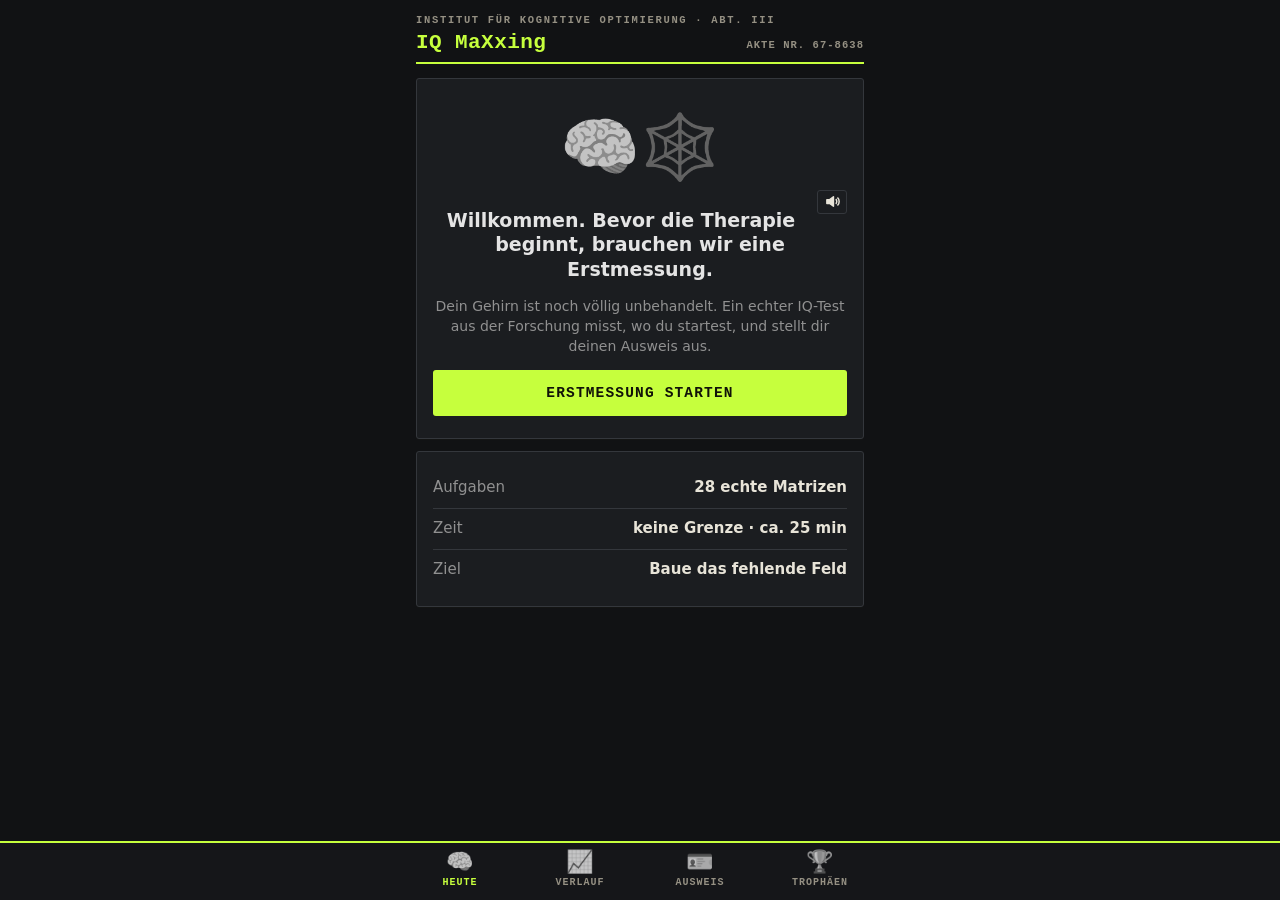
==== commit 871d429c: "IQ MaXxing: second, unofficial doctor Dr. ▇▇▇▇ with 130 own lines (Kokoro voice, Lewis+Michael blend" ====
--- a/iq/index.html
+++ b/iq/index.html
@@ -1092,6 +1092,10 @@
   settings: [L(V('Positive03'), 'Sleep.', 'Schlaf.')],
   review: [L(V('TrialGradeD03'), 'Even failure is an opportunity to learn.', 'Auch Versagen ist eine Gelegenheit zu lernen.')]
 };
+/* ---------- Dr. ▇▇▇▇ (inoffiziell): own lines, Kokoro voice (Lewis + Michael 50/50), voice/X_<key>_<nn>.mp3 ---------- */
+const DR2 = 'Dr. ▇▇▇▇ · inoffiziell';
+const DR2_LINES = {"A+":[["Ten of ten. I've already updated your file. I updated it before you finished, actually. I had a feeling.","Zehn von zehn. Ich habe deine Akte schon aktualisiert. Eigentlich schon, bevor du fertig warst. Ich hatte so ein Gefühl."],["Flawless. Please don't mention this to Doctor Westerman. He gets competitive.","Fehlerfrei. Bitte erwähne das nicht gegenüber Dr. Westerman. Er wird dann so ehrgeizig."],["Perfect. I've asked the night staff to speak more quietly around you. Out of respect.","Perfekt. Ich habe das Nachtpersonal gebeten, in deiner Nähe leiser zu sprechen. Aus Respekt."],["Every answer correct. Statistically, this should not happen this often. And yet.","Jede Antwort richtig. Statistisch dürfte das nicht so oft passieren. Und trotzdem."],["A plus. I'd shake your hand, but I don't have that kind of access.","A plus. Ich würde dir die Hand geben, aber diese Art von Zugang habe ich nicht."],["Remarkable. Your brain is now officially larger than when you came in. I measured.","Bemerkenswert. Dein Gehirn ist offiziell größer als bei deiner Ankunft. Ich habe nachgemessen."],["I've moved your file to the top drawer. The top drawer is for people like you. It's mostly empty.","Ich habe deine Akte in die oberste Schublade gelegt. Die ist für Leute wie dich. Sie ist fast leer."],["Perfect score. Take a moment. Not too long. The moment is also being recorded.","Volle Punktzahl. Nimm dir einen Moment. Nicht zu lang. Der Moment wird auch aufgezeichnet."],["You didn't miss a single one. I checked twice. Then I checked whether I'd checked.","Du hast keine einzige verpasst. Ich habe zweimal geprüft. Dann habe ich geprüft, ob ich geprüft habe."],["Excellent. This is the part where I'm supposed to say something wise. I'll let your score do it.","Hervorragend. An dieser Stelle sollte ich etwas Weises sagen. Das überlasse ich deinem Ergebnis."]],"A":[["Nine out of ten. The tenth one was unfair. I've filed a complaint against it.","Neun von zehn. Die zehnte war unfair. Ich habe Beschwerde gegen sie eingelegt."],["Very good. One mistake. I've decided to call it a learning opportunity, and then forget it.","Sehr gut. Ein Fehler. Ich nenne ihn Lerngelegenheit und vergesse ihn dann."],["Almost perfect. Almost is a word I usually reserve for other people.","Fast perfekt. „Fast“ sage ich sonst nur über andere Leute."],["Grade A. Your neurons are lining up nicely. I can hear them from here.","Note A. Deine Neuronen stellen sich ordentlich auf. Ich höre sie von hier."],["One wrong. Just one. Let's not talk about which one. We both know.","Eine falsch. Nur eine. Reden wir nicht darüber, welche. Wir wissen es beide."],["Strong work. I'm going to write promising in your file. In pencil, for now.","Starke Arbeit. Ich schreibe „vielversprechend“ in deine Akte. Vorerst mit Bleistift."],["Very good. The machines liked you today. Don't let it go to your head. It's already in your head.","Sehr gut. Die Maschinen mochten dich heute. Lass es dir nicht zu Kopf steigen. Es ist schon in deinem Kopf."],["Nine. A beautiful number. Ten would have been more beautiful, but I'm not here to judge. I'm here to grade.","Neun. Eine schöne Zahl. Zehn wäre schöner gewesen, aber ich bin nicht hier, um zu urteilen. Ich bin hier, um zu benoten."],["Grade A. You're getting faster. I noticed. I notice most things.","Note A. Du wirst schneller. Ist mir aufgefallen. Mir fällt das meiste auf."],["Very nearly flawless. Keep this up and we'll need a bigger scale.","Beinahe makellos. Mach so weiter, und wir brauchen eine größere Skala."]],"B":[["Grade B. Good. Solid. Like a chair. Nobody writes songs about chairs.","Note B. Gut. Solide. Wie ein Stuhl. Über Stühle schreibt niemand Lieder."],["A B. I've seen worse. I've seen much better. Mostly from you, last week.","Ein B. Ich habe Schlechteres gesehen. Und viel Besseres. Meistens von dir, letzte Woche."],["Respectable. If respectable is what you came here for.","Respektabel. Falls du dafür hergekommen bist."],["Grade B. Your brain showed up today. It just didn't stay for the whole session.","Note B. Dein Gehirn ist heute erschienen. Es ist nur nicht die ganze Sitzung geblieben."],["Two or three mistakes. I won't say which. I'll just look at them, quietly, for a while.","Zwei oder drei Fehler. Ich sage nicht, welche. Ich sehe sie mir nur eine Weile still an."],["Good. Not great. Great is available, by the way. It's down the hall.","Gut. Nicht großartig. Großartig ist übrigens verfügbar. Den Flur runter."],["A B is a perfectly fine grade for a perfectly fine person. Is that who you are?","Ein B ist eine völlig ordentliche Note für einen völlig ordentlichen Menschen. Bist du das?"],["Above average. Everyone here is above average. That's the problem with averages.","Überdurchschnittlich. Hier sind alle überdurchschnittlich. Das ist das Problem mit Durchschnitten."],["Grade B. I'll round it up in my head. Not in the file. The file doesn't round.","Note B. Im Kopf runde ich auf. In der Akte nicht. Die Akte rundet nicht."],["Decent work. The kind of work that gets a polite nod. Here is your polite nod.","Ordentliche Arbeit. Die Art Arbeit, die ein höfliches Nicken bekommt. Hier ist dein höfliches Nicken."]],"C":[["Grade C. Exactly in the middle. You must be very balanced.","Note C. Genau in der Mitte. Du musst sehr ausgeglichen sein."],["Half right. Which also means half wrong. I prefer not to think about that half.","Zur Hälfte richtig. Also auch zur Hälfte falsch. An die Hälfte denke ich lieber nicht."],["A C. I've added a small question mark to your file. It's very small. You'd barely notice it.","Ein C. Ich habe ein kleines Fragezeichen in deine Akte gemacht. Sehr klein. Man sieht es kaum."],["Average. A word I'd decided not to say out loud. Oh. Well.","Durchschnitt. Ein Wort, das ich eigentlich nicht laut sagen wollte. Oh. Na ja."],["Grade C. Were you tired? I'll write tired. Tired is kinder than the alternative.","Note C. Warst du müde? Ich schreibe müde. Müde ist netter als die Alternative."],["Five correct. The other five are being reviewed by a committee. The committee is me.","Fünf richtig. Die anderen fünf prüft ein Ausschuss. Der Ausschuss bin ich."],["C. It stands for many things. Today it stands for C.","C. Das steht für vieles. Heute steht es für C."],["Your brain was here. It was just doing something else.","Dein Gehirn war da. Es hat nur etwas anderes gemacht."],["Grade C. Nobody is disappointed. Nobody is anything, really. That's the C feeling.","Note C. Niemand ist enttäuscht. Niemand ist irgendetwas. Das ist das C-Gefühl."],["Middling. Let's call it a rest day for your intelligence. It earned one. Apparently.","Mittelmäßig. Nennen wir es einen Ruhetag für deine Intelligenz. Sie hat sich wohl einen verdient."]],"D":[["Grade D. I've started a new folder for this. It's a thin folder. Let's keep it thin.","Note D. Ich habe dafür einen neuen Ordner angelegt. Ein dünner Ordner. Lass ihn uns dünn halten."],["Three or four correct. The others were correct somewhere else. Just not here.","Drei oder vier richtig. Die anderen waren woanders richtig. Nur nicht hier."],["A D. I'm not going to tell Doctor Westerman. You're welcome.","Ein D. Ich werde es Dr. Westerman nicht sagen. Gern geschehen."],["Interesting choices. I've never seen anyone choose those before. I hope I never do again.","Interessante Entscheidungen. So hat noch nie jemand gewählt. Hoffentlich nie wieder."],["Grade D. Let's both pretend the lights flickered.","Note D. Tun wir beide so, als hätte das Licht geflackert."],["Your answers have been forwarded to the archive. The archive asked why.","Deine Antworten wurden ans Archiv weitergeleitet. Das Archiv hat gefragt, warum."],["D. Not the worst letter. There's one below it. You're closer to it than I'd like.","D. Nicht der schlimmste Buchstabe. Es gibt noch einen darunter. Du bist ihm näher, als mir lieb ist."],["I watched the whole session. I didn't have to. I chose to. I regret that.","Ich habe die ganze Sitzung beobachtet. Ich musste nicht. Ich wollte. Ich bereue es."],["Grade D. Drink some water. Then come back. Then do better.","Note D. Trink etwas Wasser. Dann komm zurück. Dann mach es besser."],["That was a brave attempt. Brave is what we say when there's nothing else to say.","Das war ein mutiger Versuch. Mutig sagt man, wenn es sonst nichts zu sagen gibt."]],"F":[["Grade F. I'm writing this one in very small letters.","Note F. Diese hier schreibe ich in sehr kleinen Buchstaben."],["Almost nothing correct. Almost. I'm being generous. I'm always generous at night.","Fast nichts richtig. Fast. Ich bin großzügig. Nachts bin ich immer großzügig."],["F. The cleaning staff asked if they should take this one out with the rest.","F. Das Reinigungspersonal hat gefragt, ob es das hier mit dem Rest rausbringen soll."],["Well. Your brain is clearly saving itself for something. I hope it's something soon.","Tja. Dein Gehirn spart sich offenbar für etwas auf. Hoffentlich bald."],["I've seen this result before. Once. The subject is now a receptionist. A very happy one.","Dieses Ergebnis habe ich schon einmal gesehen. Einmal. Der Proband ist jetzt Empfangskraft. Eine sehr glückliche."],["Grade F. Let's agree that this session did not happen. I'll keep a copy anyway.","Note F. Einigen wir uns darauf, dass diese Sitzung nicht stattgefunden hat. Eine Kopie behalte ich trotzdem."],["That was, in a word, an F. In more words, I'd rather not.","Das war, in einem Wort, ein F. In mehr Worten lieber nicht."],["Nothing personal. The grade is entirely professional. It just feels personal.","Nichts Persönliches. Die Note ist rein professionell. Sie fühlt sich nur persönlich an."],["F. Sleep. Eat something. Do not, under any circumstances, look at this file.","F. Schlaf. Iss etwas. Sieh dir diese Akte unter keinen Umständen an."],["The machine asked me if it was broken. I said no. It wasn't the machine.","Die Maschine hat mich gefragt, ob sie kaputt ist. Ich habe nein gesagt. Es lag nicht an der Maschine."]],"welcome":[["Hello. You don't know me. That's fine. I know you. That's also fine.","Hallo. Du kennst mich nicht. Das ist in Ordnung. Ich kenne dich. Das ist auch in Ordnung."],["Before we start: there are no wrong answers. That's not true, but it helps people relax.","Bevor wir anfangen: Es gibt keine falschen Antworten. Das stimmt nicht, aber es entspannt die Leute."],["Take your time. The test has no clock. I do, but don't worry about mine.","Lass dir Zeit. Der Test hat keine Uhr. Ich schon, aber mach dir um meine keine Sorgen."]],"realStart":[["The real test. No hints, no feedback, no one to blame. Begin whenever you're ready.","Der echte Test. Keine Hinweise, keine Rückmeldung, niemand, dem man die Schuld geben kann. Fang an, wann du bereit bist."],["This one counts. The others counted too, just less officially.","Dieser zählt. Die anderen auch, nur weniger offiziell."],["Twenty-eight matrices. I picked them myself. Well. Someone did.","Achtundzwanzig Matrizen. Ich habe sie selbst ausgesucht. Na ja. Jemand hat es getan."],["Monthly measurement. Breathe normally. Breathing is not scored.","Monatliche Messung. Atme normal. Atmen wird nicht bewertet."]],"therapy":[["Therapy session open. The chair is warm. Someone was just here. Don't ask who.","Therapiesitzung geöffnet. Der Stuhl ist warm. Gerade war jemand hier. Frag nicht, wer."],["Good morning. Or evening. I don't have windows.","Guten Morgen. Oder Abend. Ich habe keine Fenster."],["Your daily dose is ready. Ten items. No side effects. Some side effects.","Deine tägliche Dosis ist bereit. Zehn Aufgaben. Keine Nebenwirkungen. Einige Nebenwirkungen."],["Welcome back. The matrices missed you. I didn't. I was busy. But they did.","Willkommen zurück. Die Matrizen haben dich vermisst. Ich nicht, ich war beschäftigt. Aber sie schon."],["Session starting. Please keep your eyes on the screen. I'll keep mine on you.","Sitzung beginnt. Bitte schau auf den Bildschirm. Ich schaue auf dich."]],"clinic":[["A new month. A new measurement slot has opened. It was waiting for you specifically.","Ein neuer Monat. Ein neuer Messtermin ist frei. Er hat speziell auf dich gewartet."],["Your monthly test is available. No pressure. Some pressure.","Dein Monatstest ist verfügbar. Kein Druck. Etwas Druck."],["The testing room is open. I've dusted the matrices.","Der Testraum ist offen. Ich habe die Matrizen abgestaubt."]],"braver":[["Leaving already? Your progress is saved. So is the fact that you left.","Schon gehen? Dein Fortschritt ist gespeichert. Die Tatsache, dass du gegangen bist, auch."],["That's fine. The test will wait. It's very patient. More patient than me.","Kein Problem. Der Test wartet. Er ist sehr geduldig. Geduldiger als ich."],["A short break. I'll mark it as a strategic pause.","Eine kurze Pause. Ich vermerke sie als strategische Pause."],["Come back when you're ready. I'll be here. I'm always here.","Komm zurück, wenn du bereit bist. Ich bin hier. Ich bin immer hier."]],"up":[["New level. The puzzles will be harder now. So will I.","Neue Stufe. Die Rätsel werden jetzt schwerer. Ich auch."],["You've been promoted. There's no ceremony. This is the ceremony.","Du wurdest befördert. Es gibt keine Feier. Das hier ist die Feier."],["Level up. I've requested larger matrices. They're on their way.","Stufe rauf. Ich habe größere Matrizen angefordert. Sie sind unterwegs."],["Upward. That's the only direction we track, officially.","Aufwärts. Offiziell verfolgen wir nur diese Richtung."],["Higher difficulty unlocked. Your brain asked for it. I heard it ask.","Höhere Schwierigkeit freigeschaltet. Dein Gehirn hat darum gebeten. Ich habe es gehört."]],"healed":[["Your real IQ went up. I'll be updating several documents. Some of them are framed.","Dein echter IQ ist gestiegen. Ich aktualisiere mehrere Dokumente. Einige davon sind gerahmt."],["Higher than last month. The therapy works. I never doubted it. I doubted you a little.","Höher als letzten Monat. Die Therapie wirkt. Ich habe nie daran gezweifelt. An dir ein bisschen."],["Measurable growth. Literally measurable. I measured it.","Messbares Wachstum. Wirklich messbar. Ich habe es gemessen."],["Congratulations. Your brain is officially bigger. Please mind the doorframes.","Glückwunsch. Dein Gehirn ist offiziell größer. Bitte auf Türrahmen achten."]],"down":[["Lower than before. These things happen. Usually to other people.","Niedriger als vorher. So etwas passiert. Normalerweise anderen."],["A small step back. Think of it as a run-up.","Ein kleiner Schritt zurück. Betrachte es als Anlauf."],["Down a level. I've made the puzzles gentler. Don't tell anyone.","Eine Stufe runter. Ich habe die Rätsel sanfter gemacht. Sag es niemandem."],["The numbers went down. The numbers will go up. That's what numbers do here.","Die Zahlen sind gesunken. Die Zahlen werden steigen. Das machen Zahlen hier."],["Not your best day. I've already forgotten it. Mostly.","Nicht dein bester Tag. Ich habe ihn schon vergessen. Größtenteils."]],"real":[["That number is your real IQ. Not the training one. The real one. Say it out loud sometimes.","Diese Zahl ist dein echter IQ. Nicht der aus dem Training. Der echte. Sag ihn manchmal laut."],["Measured, verified, archived. It's the most honest number you own.","Gemessen, geprüft, archiviert. Die ehrlichste Zahl, die du besitzt."],["Every month we check whether it's still true. So far, it has been.","Jeden Monat prüfen wir, ob sie noch stimmt. Bisher tut sie das."],["I look at this number more often than you'd think. It's a good number.","Ich sehe mir diese Zahl öfter an, als du denkst. Es ist eine gute Zahl."],["Some people frame theirs. I'm not saying you should. I'm saying some people do.","Manche rahmen ihre ein. Ich sage nicht, dass du das solltest. Ich sage nur, manche tun es."]],"today":[["One session a day. More is allowed. More is encouraged. More is noticed.","Eine Sitzung pro Tag. Mehr ist erlaubt. Mehr ist erwünscht. Mehr wird bemerkt."],["Your daily dose. It works best when you don't skip it. Like most things here.","Deine tägliche Dosis. Sie wirkt am besten ohne Auslassen. Wie das meiste hier."],["Today's results are written in pencil. Tomorrow they'll be in ink.","Die Ergebnisse von heute stehen mit Bleistift da. Morgen mit Tinte."],["Matrices or Denksport. Both are good for you. One is slightly better for you. I won't say which.","Matrizen oder Denksport. Beides tut dir gut. Eins tut dir etwas besser. Ich sage nicht, welches."],["I've reserved your usual seat.","Ich habe dir deinen üblichen Platz reserviert."]],"hist":[["Your history. Every line goes somewhere. Most of them go up.","Dein Verlauf. Jede Linie führt irgendwohin. Die meisten nach oben."],["That dotted line is Mensa. It's closer than it looks.","Die gestrichelte Linie ist Mensa. Sie ist näher, als sie aussieht."],["I keep every result. Even the ones you'd like me to lose.","Ich behalte jedes Ergebnis. Auch die, die ich verlieren soll."],["Look at the shape of it. That's a learning curve. Or a mountain. Either way, you're climbing.","Sieh dir die Form an. Eine Lernkurve. Oder ein Berg. So oder so, du kletterst."],["History is written by the people who keep the files. I keep the files.","Geschichte schreiben die, die die Akten führen. Ich führe die Akten."]],"grades":[["Your grades, in order. I've read them more times than is strictly professional.","Deine Noten, der Reihe nach. Ich habe sie öfter gelesen, als streng genommen professionell ist."],["Each letter is a small report card. Together they are a slightly larger report card.","Jeder Buchstabe ist ein kleines Zeugnis. Zusammen ein etwas größeres Zeugnis."],["Green letters are good. Red letters are information.","Grüne Buchstaben sind gut. Rote Buchstaben sind Information."],["I don't grade on a curve. The curve grades itself.","Ich bewerte nicht nach Kurve. Die Kurve bewertet sich selbst."]],"id":[["Your identification. Please carry it at all times. Inside your head is fine.","Dein Ausweis. Bitte jederzeit mitführen. Im Kopf reicht."],["That photo was taken before the therapy. We keep it for comparison.","Das Foto wurde vor der Therapie gemacht. Wir behalten es zum Vergleich."],["The cobwebs are part of the photo. They're not, technically, still there.","Die Spinnweben gehören zum Foto. Technisch gesehen sind sie nicht mehr da."],["This document will not be renewed. You will be.","Dieses Dokument wird nicht erneuert. Du schon."],["I have a copy of this. I have a copy of most things.","Davon habe ich eine Kopie. Ich habe von den meisten Dingen eine Kopie."]],"awards":[["Trophies. They don't mean anything. They mean a little. They mean quite a lot, actually.","Trophäen. Die bedeuten nichts. Ein bisschen. Eigentlich ziemlich viel."],["Collect them all. Some people do. Those people are my favourites.","Sammle sie alle. Manche tun das. Das sind meine Lieblinge."],["Each one is a small proof. I like proofs.","Jede ist ein kleiner Beweis. Ich mag Beweise."],["Locked ones are just trophies that haven't met you yet.","Gesperrte sind nur Trophäen, die dich noch nicht kennen."]],"settings":[["Settings. Change whatever you like. I'll still recognise you.","Einstellungen. Ändere, was du willst. Ich erkenne dich trotzdem."],["The delete button works. I'd rather you didn't test it.","Der Löschknopf funktioniert. Ich hätte lieber, du testest ihn nicht."],["Dark or paper. The results are identical. The mood is not.","Dunkel oder Papier. Die Ergebnisse sind gleich. Die Stimmung nicht."],["Export your data if you like. I'll keep mine.","Exportier deine Daten, wenn du willst. Ich behalte meine."]],"review":[["Mistakes are just answers that went somewhere else. Let's go and get them.","Fehler sind nur Antworten, die woandershin gegangen sind. Holen wir sie zurück."],["Look closely. The rule was there the whole time. It was waiting for you.","Schau genau hin. Die Regel war die ganze Zeit da. Sie hat auf dich gewartet."],["Reviewing your errors makes you smarter. I've seen the data. I am the data.","Fehler ansehen macht klüger. Ich habe die Daten gesehen. Ich bin die Daten."],["Every wrong answer has a right answer somewhere near it. Usually very near.","Neben jeder falschen Antwort liegt irgendwo eine richtige. Meistens ganz nah."],["Don't be embarrassed. I've seen worse. Today, in fact. From you. Earlier.","Sei nicht verlegen. Ich habe Schlimmeres gesehen. Heute sogar. Von dir. Vorhin."]]};
+for (const [k, arr] of Object.entries(DR2_LINES)) arr.forEach(([en, de], i) => { const f = `X_${k.replace('+', 'plus')}_${String(i + 1).padStart(2, '0')}`; if (DOC[k]) DOC[k].push([f, en, de, DR2]); else if (SAY[k]) SAY[k].push({ f, en, de, who: DR2 }); });
 const SPK_SVG = '<svg viewBox="0 0 16 16" fill="none" stroke="currentColor" stroke-width="1.6" stroke-linejoin="round"><path d="M2 6h3l4-3v10l-4-3H2z" fill="currentColor"/><path d="M11.5 5.5a3.5 3.5 0 0 1 0 5M13.3 3.7a6 6 0 0 1 0 8.6"/></svg>';
 const spk = k => `<button class="spk" onclick="event.stopPropagation();say('${k}')" aria-label="Durchsage abspielen">${SPK_SVG}</button>`;
 let toastT = 0;
@@ -1139,7 +1143,7 @@
     <div class="sub">Evaluation · ${correct}/10 richtig · ${mmss(time)} min</div>
     <div class="grade g${GRADE_RANK[g]}">${g}</div>
     ${stufeMsg ? `<div class="chip" style="margin:4px 0 10px;border-radius:14px;padding:10px 14px;display:block">${stufeMsg}</div>` : ''}
-    <div class="doc"><div class="who">Dr. H. J. Westerman <button onclick="voice('${d[0]}')">▶</button></div>
+    <div class="doc"><div class="who">${d[3] || 'Dr. H. J. Westerman'} <button onclick="voice('${d[0]}')">▶</button></div>
       <div class="say">„${d[1]}“</div><div class="de">${d[2]}</div></div>
     <div class="memo"><b>Aktennotiz</b>${note}</div>
     ${ac ? `<div style="margin:10px 0">${ac}</div>` : ''}
@@ -1230,7 +1234,7 @@
 }
 
 /* ---------- Tonbandprotokoll: every line once heard ---------- */
-const LINES_ALL = (() => { const m = new Map(); for (const g of Object.keys(DOC)) for (const [f, en, de] of DOC[g]) m.set(f, { f, en, de, who: 'Dr. H. J. Westerman' }); for (const k in SAY) for (const l of SAY[k]) if (!m.has(l.f)) m.set(l.f, l); return [...m.values()]; })();
+const LINES_ALL = (() => { const m = new Map(); for (const g of Object.keys(DOC)) for (const [f, en, de, w] of DOC[g]) m.set(f, { f, en, de, who: w || 'Dr. H. J. Westerman' }); for (const k in SAY) for (const l of SAY[k]) if (!m.has(l.f)) m.set(l.f, l); return [...m.values()]; })();
 function heard(f) { S.heard = S.heard || {}; if (f && !S.heard[f]) { S.heard[f] = Date.now(); save(); } }
 function tapeView() {
   const h = S.heard || {}, n = LINES_ALL.filter(l => h[l.f]).length;
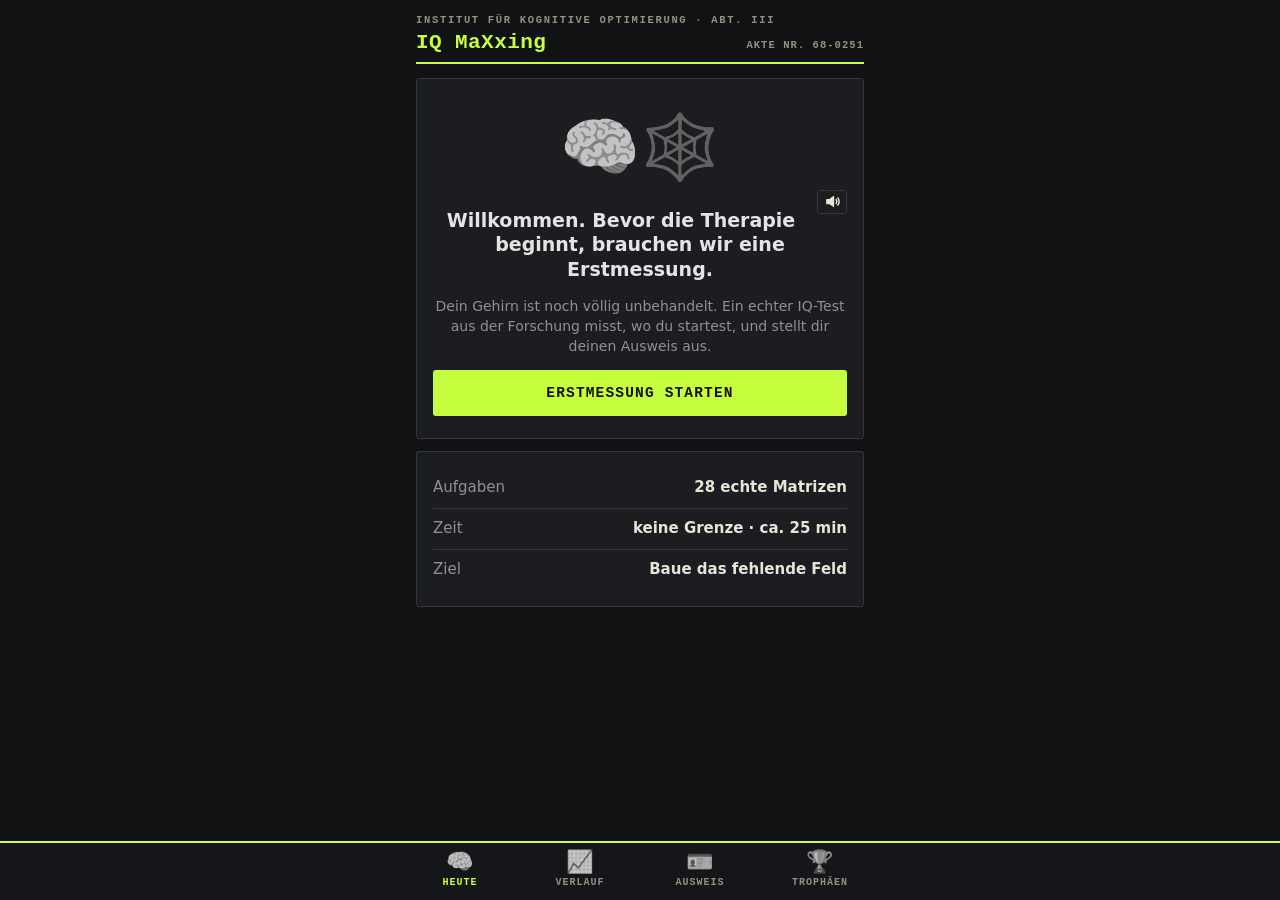
==== commit 6a0f1fcf: "IQ MaXxing: no audio on its own (only taps; speaker icons where lines used to auto-play), unlocked t" ====
--- a/iq/index.html
+++ b/iq/index.html
@@ -225,6 +225,8 @@
   #printdoc .pd-stamp{position:absolute;right:6mm;top:18mm;transform:rotate(-12deg);border:3px solid #a3261d;color:#a3261d;font:900 14pt monospace;letter-spacing:.12em;padding:2pt 8pt;border-radius:3pt}
   #printdoc .pd-sign{margin-top:28pt;font:9pt monospace;letter-spacing:.06em}#printdoc .pd-sign .line{width:60mm;border-bottom:1px solid #000;margin-bottom:3pt;height:18pt}
 }
+.aw:not(.off){border-left:3px solid var(--acc);padding-left:10px}.aw:not(.off) .n{color:var(--acc)}.aw:not(.off) .ic{filter:none}
+.aw:not(.off) .n::after{content:"ERREICHT";margin-left:8px;font:700 9.5px var(--mono);letter-spacing:.14em;border:1.5px solid var(--acc);border-radius:2px;padding:1px 5px;vertical-align:2px}
 </style>
 </head>
 <body>
@@ -724,7 +726,6 @@
     </div>${REAL_ROWS}`;
   const st = stats();
   let h = '';
-  if (S.cold && realDue() && !S.pend && S.clinicHeard !== monthOf(Date.now())) setTimeout(() => { const p = say('clinic'); if (p && p.then) p.then(() => { S.clinicHeard = monthOf(Date.now()); save(); }, () => {}); }, 300);
   if (!st.last) {
     h += `<div class="card hero"><div class="sub">Dein echter IQ ${spk('real')}</div><div class="big" style="color:var(--line)">???</div>
       <p class="sub">Noch nicht gemessen. ${REAL_N} echte Aufgaben aus der Forschung, keine Zeitgrenze. Das Ergebnis kommt in deinen Ausweis.</p>
@@ -733,7 +734,7 @@
     const t = tierOf(st.last.iq), d = st.prevReal ? st.last.iq - st.prevReal.iq : null;
     h += `<div class="card hero"><div class="sub">Dein echter IQ ${spk('real')}</div><div class="big">${st.last.iq}</div><div class="tier">${t[2]} ${t[1]}</div>
       ${d === null ? '' : d >= 0 ? `<div class="delta up">▲ +${d} seit dem letzten Test</div>` : `<div class="delta down">▼ −${-d} seit dem letzten Test</div>`}
-      <div class="sub" style="margin-top:8px">Gemessen am ${fmtDay(st.last.day)}</div>
+      <div class="sub" style="margin-top:8px">Gemessen am ${fmtDay(st.last.day)} ${S.pend ? spk('braver') : realDue() ? spk('clinic') : ''}</div>
       ${realDue() || S.pend ? `<button class="btn" onclick="startSet('real')">${realLabel('real', `🧪 IQ-Test · ${REAL_N} Aufgaben`)}</button>` : `<div class="sub" style="margin-top:6px">Nächster Test ab ${fmtDay(nextRealDay())}. Bis dahin: Therapie.</div>`}</div>`;
   }
   const ts = st.todaySets;
@@ -826,7 +827,7 @@
 
 function vMore() {
   const got = AWARDS.filter(a => S.awards[a.id]).length;
-  let h = `<h2>Trophäen · ${got}/${AWARDS.length} ${spk('awards')}</h2><div class="card">` + AWARDS.map(a => {
+  let h = `<h2>Trophäen · ${got}/${AWARDS.length} ${spk('awards')}</h2><div class="card">` + AWARDS.slice().sort((a, b) => !!S.awards[b.id] - !!S.awards[a.id]).map(a => {
     const w = S.awards[a.id];
     return `<div class="aw ${w ? '' : 'off'}"><div class="ic">${a.ic}</div><div><div class="n">${a.n}${w && w.count > 1 ? ` ×${w.count}` : ''}</div><div class="sub">${a.d}${w ? ' · seit ' + fmtDay(w.first) : ''}</div></div></div>`;
   }).join('') + `</div>` + tapeView();
@@ -876,7 +877,6 @@
   if (REAL_KINDS.includes(kind)) return startReal(kind);
   const st = stufeOf(kind);
   const items = kind === 'reason' ? reasonSet(st) : matrixSet(st);
-  if (!training().some(s => s.day === today())) say('therapy', true);
   run = { kind, items, st, i: 0, res: [], t0: 0, raf: 0, lock: false };
   const d = document.createElement('div'); d.id = 'test'; document.body.appendChild(d);
   showItem();
@@ -926,14 +926,13 @@
 }
 function quitSet() { // a real test keeps its progress in S.pend and can be continued from Heute
   if (!run) return;
-  if (run.real && S.pend) say('braver');
   cancelAnimationFrame(run.raf); run = null; $('#test').remove(); render();
 }
 
 /* ---------- the real test (OMIB): build the missing cell, no time limit, no feedback ---------- */
 function startReal(kind) {
   if (kind === 'cold' && !S.consent && !(S.pend && S.pend.kind === 'cold')) return consentScreen();
-  if (!S.pend || S.pend.kind !== kind) { S.pend = { kind, ids: realSet(S.seen || {}).map(it => it.id), ans: [], time: 0 }; save(); say(kind === 'cold' ? 'welcome' : 'realStart', true); }
+  if (!S.pend || S.pend.kind !== kind) { S.pend = { kind, ids: realSet(S.seen || {}).map(it => it.id), ans: [], time: 0 }; save(); }
   const byId = new Map(OMIB.map(it => [it[0], it]));
   run = { kind, real: true, items: S.pend.ids.map(id => omibItem(byId.get(id))), i: S.pend.ans.length, st: 0, t0: 0, raf: 0, lock: false, cur: '0'.repeat(20) };
   const d = document.createElement('div'); d.id = 'test'; d.className = 'real'; document.body.appendChild(d);
@@ -945,7 +944,7 @@
     <div class="matrix omib">${it.cells.slice(0, 8).map(omibSVG).join('')}<div class="build" id="qb">${omibSVG(run.cur)}</div></div>
     <div class="blocks">${OB.map((_, k) => `<button id="ob${k}" class="${run.cur[k] === '1' ? 'on' : ''}" onclick="toggleBlock(${k})">${omibSVG('0'.repeat(k) + '1' + '0'.repeat(19 - k))}</button>`).join('')}</div>
     <button class="btn" onclick="submitReal()">✓ Weiter</button>
-    ${run.i === 0 ? `<div class="hint">Tippe die Bausteine an, die ins leere Feld gehören. Nochmal tippen nimmt sie weg. Keine Zeitgrenze. Fortschritt wird gespeichert.</div>` : ''}`;
+    ${run.i === 0 ? `<div class="hint">${spk('realStart')}Tippe die Bausteine an, die ins leere Feld gehören. Nochmal tippen nimmt sie weg. Keine Zeitgrenze. Fortschritt wird gespeichert.</div>` : ''}`;
   run.lock = false; run.t0 = performance.now();
 }
 function toggleBlock(k) {
@@ -1000,7 +999,7 @@
     <div class="sub" style="margin-top:14px">Dein echter IQ</div>
     <div class="big" id="cnt" style="font-size:120px">0</div>
     <div class="tier">${t[2]} ${t[1]}</div>
-    <div class="msg">${msg}</div>
+    <div class="msg">${prev && iq !== prev.iq ? spk(iq > prev.iq ? 'healed' : 'down') : ''}${msg}</div>
     <p class="sub">${extra}</p>
     <div class="card" style="text-align:left;margin-top:14px"><div class="sub">Befundbericht · ${fmtDay(day)}</div>
       <div class="row"><span>Echter IQ</span><b>${iq}</b></div>
@@ -1014,7 +1013,6 @@
     <p class="sub" style="margin-top:14px">Lösungen bleiben unter Verschluss. Echte Aufgaben verrät man nicht.</p>
   </div>`;
   countUp($('#cnt'), iq);
-  if (prev && iq !== prev.iq) say(iq > prev.iq ? 'healed' : 'down');
   closeResult.kind = r.kind;
 }
 
@@ -1096,6 +1094,7 @@
 const DR2 = 'Dr. ▇▇▇▇ · inoffiziell';
 const DR2_LINES = {"A+":[["Ten of ten. I've already updated your file. I updated it before you finished, actually. I had a feeling.","Zehn von zehn. Ich habe deine Akte schon aktualisiert. Eigentlich schon, bevor du fertig warst. Ich hatte so ein Gefühl."],["Flawless. Please don't mention this to Doctor Westerman. He gets competitive.","Fehlerfrei. Bitte erwähne das nicht gegenüber Dr. Westerman. Er wird dann so ehrgeizig."],["Perfect. I've asked the night staff to speak more quietly around you. Out of respect.","Perfekt. Ich habe das Nachtpersonal gebeten, in deiner Nähe leiser zu sprechen. Aus Respekt."],["Every answer correct. Statistically, this should not happen this often. And yet.","Jede Antwort richtig. Statistisch dürfte das nicht so oft passieren. Und trotzdem."],["A plus. I'd shake your hand, but I don't have that kind of access.","A plus. Ich würde dir die Hand geben, aber diese Art von Zugang habe ich nicht."],["Remarkable. Your brain is now officially larger than when you came in. I measured.","Bemerkenswert. Dein Gehirn ist offiziell größer als bei deiner Ankunft. Ich habe nachgemessen."],["I've moved your file to the top drawer. The top drawer is for people like you. It's mostly empty.","Ich habe deine Akte in die oberste Schublade gelegt. Die ist für Leute wie dich. Sie ist fast leer."],["Perfect score. Take a moment. Not too long. The moment is also being recorded.","Volle Punktzahl. Nimm dir einen Moment. Nicht zu lang. Der Moment wird auch aufgezeichnet."],["You didn't miss a single one. I checked twice. Then I checked whether I'd checked.","Du hast keine einzige verpasst. Ich habe zweimal geprüft. Dann habe ich geprüft, ob ich geprüft habe."],["Excellent. This is the part where I'm supposed to say something wise. I'll let your score do it.","Hervorragend. An dieser Stelle sollte ich etwas Weises sagen. Das überlasse ich deinem Ergebnis."]],"A":[["Nine out of ten. The tenth one was unfair. I've filed a complaint against it.","Neun von zehn. Die zehnte war unfair. Ich habe Beschwerde gegen sie eingelegt."],["Very good. One mistake. I've decided to call it a learning opportunity, and then forget it.","Sehr gut. Ein Fehler. Ich nenne ihn Lerngelegenheit und vergesse ihn dann."],["Almost perfect. Almost is a word I usually reserve for other people.","Fast perfekt. „Fast“ sage ich sonst nur über andere Leute."],["Grade A. Your neurons are lining up nicely. I can hear them from here.","Note A. Deine Neuronen stellen sich ordentlich auf. Ich höre sie von hier."],["One wrong. Just one. Let's not talk about which one. We both know.","Eine falsch. Nur eine. Reden wir nicht darüber, welche. Wir wissen es beide."],["Strong work. I'm going to write promising in your file. In pencil, for now.","Starke Arbeit. Ich schreibe „vielversprechend“ in deine Akte. Vorerst mit Bleistift."],["Very good. The machines liked you today. Don't let it go to your head. It's already in your head.","Sehr gut. Die Maschinen mochten dich heute. Lass es dir nicht zu Kopf steigen. Es ist schon in deinem Kopf."],["Nine. A beautiful number. Ten would have been more beautiful, but I'm not here to judge. I'm here to grade.","Neun. Eine schöne Zahl. Zehn wäre schöner gewesen, aber ich bin nicht hier, um zu urteilen. Ich bin hier, um zu benoten."],["Grade A. You're getting faster. I noticed. I notice most things.","Note A. Du wirst schneller. Ist mir aufgefallen. Mir fällt das meiste auf."],["Very nearly flawless. Keep this up and we'll need a bigger scale.","Beinahe makellos. Mach so weiter, und wir brauchen eine größere Skala."]],"B":[["Grade B. Good. Solid. Like a chair. Nobody writes songs about chairs.","Note B. Gut. Solide. Wie ein Stuhl. Über Stühle schreibt niemand Lieder."],["A B. I've seen worse. I've seen much better. Mostly from you, last week.","Ein B. Ich habe Schlechteres gesehen. Und viel Besseres. Meistens von dir, letzte Woche."],["Respectable. If respectable is what you came here for.","Respektabel. Falls du dafür hergekommen bist."],["Grade B. Your brain showed up today. It just didn't stay for the whole session.","Note B. Dein Gehirn ist heute erschienen. Es ist nur nicht die ganze Sitzung geblieben."],["Two or three mistakes. I won't say which. I'll just look at them, quietly, for a while.","Zwei oder drei Fehler. Ich sage nicht, welche. Ich sehe sie mir nur eine Weile still an."],["Good. Not great. Great is available, by the way. It's down the hall.","Gut. Nicht großartig. Großartig ist übrigens verfügbar. Den Flur runter."],["A B is a perfectly fine grade for a perfectly fine person. Is that who you are?","Ein B ist eine völlig ordentliche Note für einen völlig ordentlichen Menschen. Bist du das?"],["Above average. Everyone here is above average. That's the problem with averages.","Überdurchschnittlich. Hier sind alle überdurchschnittlich. Das ist das Problem mit Durchschnitten."],["Grade B. I'll round it up in my head. Not in the file. The file doesn't round.","Note B. Im Kopf runde ich auf. In der Akte nicht. Die Akte rundet nicht."],["Decent work. The kind of work that gets a polite nod. Here is your polite nod.","Ordentliche Arbeit. Die Art Arbeit, die ein höfliches Nicken bekommt. Hier ist dein höfliches Nicken."]],"C":[["Grade C. Exactly in the middle. You must be very balanced.","Note C. Genau in der Mitte. Du musst sehr ausgeglichen sein."],["Half right. Which also means half wrong. I prefer not to think about that half.","Zur Hälfte richtig. Also auch zur Hälfte falsch. An die Hälfte denke ich lieber nicht."],["A C. I've added a small question mark to your file. It's very small. You'd barely notice it.","Ein C. Ich habe ein kleines Fragezeichen in deine Akte gemacht. Sehr klein. Man sieht es kaum."],["Average. A word I'd decided not to say out loud. Oh. Well.","Durchschnitt. Ein Wort, das ich eigentlich nicht laut sagen wollte. Oh. Na ja."],["Grade C. Were you tired? I'll write tired. Tired is kinder than the alternative.","Note C. Warst du müde? Ich schreibe müde. Müde ist netter als die Alternative."],["Five correct. The other five are being reviewed by a committee. The committee is me.","Fünf richtig. Die anderen fünf prüft ein Ausschuss. Der Ausschuss bin ich."],["C. It stands for many things. Today it stands for C.","C. Das steht für vieles. Heute steht es für C."],["Your brain was here. It was just doing something else.","Dein Gehirn war da. Es hat nur etwas anderes gemacht."],["Grade C. Nobody is disappointed. Nobody is anything, really. That's the C feeling.","Note C. Niemand ist enttäuscht. Niemand ist irgendetwas. Das ist das C-Gefühl."],["Middling. Let's call it a rest day for your intelligence. It earned one. Apparently.","Mittelmäßig. Nennen wir es einen Ruhetag für deine Intelligenz. Sie hat sich wohl einen verdient."]],"D":[["Grade D. I've started a new folder for this. It's a thin folder. Let's keep it thin.","Note D. Ich habe dafür einen neuen Ordner angelegt. Ein dünner Ordner. Lass ihn uns dünn halten."],["Three or four correct. The others were correct somewhere else. Just not here.","Drei oder vier richtig. Die anderen waren woanders richtig. Nur nicht hier."],["A D. I'm not going to tell Doctor Westerman. You're welcome.","Ein D. Ich werde es Dr. Westerman nicht sagen. Gern geschehen."],["Interesting choices. I've never seen anyone choose those before. I hope I never do again.","Interessante Entscheidungen. So hat noch nie jemand gewählt. Hoffentlich nie wieder."],["Grade D. Let's both pretend the lights flickered.","Note D. Tun wir beide so, als hätte das Licht geflackert."],["Your answers have been forwarded to the archive. The archive asked why.","Deine Antworten wurden ans Archiv weitergeleitet. Das Archiv hat gefragt, warum."],["D. Not the worst letter. There's one below it. You're closer to it than I'd like.","D. Nicht der schlimmste Buchstabe. Es gibt noch einen darunter. Du bist ihm näher, als mir lieb ist."],["I watched the whole session. I didn't have to. I chose to. I regret that.","Ich habe die ganze Sitzung beobachtet. Ich musste nicht. Ich wollte. Ich bereue es."],["Grade D. Drink some water. Then come back. Then do better.","Note D. Trink etwas Wasser. Dann komm zurück. Dann mach es besser."],["That was a brave attempt. Brave is what we say when there's nothing else to say.","Das war ein mutiger Versuch. Mutig sagt man, wenn es sonst nichts zu sagen gibt."]],"F":[["Grade F. I'm writing this one in very small letters.","Note F. Diese hier schreibe ich in sehr kleinen Buchstaben."],["Almost nothing correct. Almost. I'm being generous. I'm always generous at night.","Fast nichts richtig. Fast. Ich bin großzügig. Nachts bin ich immer großzügig."],["F. The cleaning staff asked if they should take this one out with the rest.","F. Das Reinigungspersonal hat gefragt, ob es das hier mit dem Rest rausbringen soll."],["Well. Your brain is clearly saving itself for something. I hope it's something soon.","Tja. Dein Gehirn spart sich offenbar für etwas auf. Hoffentlich bald."],["I've seen this result before. Once. The subject is now a receptionist. A very happy one.","Dieses Ergebnis habe ich schon einmal gesehen. Einmal. Der Proband ist jetzt Empfangskraft. Eine sehr glückliche."],["Grade F. Let's agree that this session did not happen. I'll keep a copy anyway.","Note F. Einigen wir uns darauf, dass diese Sitzung nicht stattgefunden hat. Eine Kopie behalte ich trotzdem."],["That was, in a word, an F. In more words, I'd rather not.","Das war, in einem Wort, ein F. In mehr Worten lieber nicht."],["Nothing personal. The grade is entirely professional. It just feels personal.","Nichts Persönliches. Die Note ist rein professionell. Sie fühlt sich nur persönlich an."],["F. Sleep. Eat something. Do not, under any circumstances, look at this file.","F. Schlaf. Iss etwas. Sieh dir diese Akte unter keinen Umständen an."],["The machine asked me if it was broken. I said no. It wasn't the machine.","Die Maschine hat mich gefragt, ob sie kaputt ist. Ich habe nein gesagt. Es lag nicht an der Maschine."]],"welcome":[["Hello. You don't know me. That's fine. I know you. That's also fine.","Hallo. Du kennst mich nicht. Das ist in Ordnung. Ich kenne dich. Das ist auch in Ordnung."],["Before we start: there are no wrong answers. That's not true, but it helps people relax.","Bevor wir anfangen: Es gibt keine falschen Antworten. Das stimmt nicht, aber es entspannt die Leute."],["Take your time. The test has no clock. I do, but don't worry about mine.","Lass dir Zeit. Der Test hat keine Uhr. Ich schon, aber mach dir um meine keine Sorgen."]],"realStart":[["The real test. No hints, no feedback, no one to blame. Begin whenever you're ready.","Der echte Test. Keine Hinweise, keine Rückmeldung, niemand, dem man die Schuld geben kann. Fang an, wann du bereit bist."],["This one counts. The others counted too, just less officially.","Dieser zählt. Die anderen auch, nur weniger offiziell."],["Twenty-eight matrices. I picked them myself. Well. Someone did.","Achtundzwanzig Matrizen. Ich habe sie selbst ausgesucht. Na ja. Jemand hat es getan."],["Monthly measurement. Breathe normally. Breathing is not scored.","Monatliche Messung. Atme normal. Atmen wird nicht bewertet."]],"therapy":[["Therapy session open. The chair is warm. Someone was just here. Don't ask who.","Therapiesitzung geöffnet. Der Stuhl ist warm. Gerade war jemand hier. Frag nicht, wer."],["Good morning. Or evening. I don't have windows.","Guten Morgen. Oder Abend. Ich habe keine Fenster."],["Your daily dose is ready. Ten items. No side effects. Some side effects.","Deine tägliche Dosis ist bereit. Zehn Aufgaben. Keine Nebenwirkungen. Einige Nebenwirkungen."],["Welcome back. The matrices missed you. I didn't. I was busy. But they did.","Willkommen zurück. Die Matrizen haben dich vermisst. Ich nicht, ich war beschäftigt. Aber sie schon."],["Session starting. Please keep your eyes on the screen. I'll keep mine on you.","Sitzung beginnt. Bitte schau auf den Bildschirm. Ich schaue auf dich."]],"clinic":[["A new month. A new measurement slot has opened. It was waiting for you specifically.","Ein neuer Monat. Ein neuer Messtermin ist frei. Er hat speziell auf dich gewartet."],["Your monthly test is available. No pressure. Some pressure.","Dein Monatstest ist verfügbar. Kein Druck. Etwas Druck."],["The testing room is open. I've dusted the matrices.","Der Testraum ist offen. Ich habe die Matrizen abgestaubt."]],"braver":[["Leaving already? Your progress is saved. So is the fact that you left.","Schon gehen? Dein Fortschritt ist gespeichert. Die Tatsache, dass du gegangen bist, auch."],["That's fine. The test will wait. It's very patient. More patient than me.","Kein Problem. Der Test wartet. Er ist sehr geduldig. Geduldiger als ich."],["A short break. I'll mark it as a strategic pause.","Eine kurze Pause. Ich vermerke sie als strategische Pause."],["Come back when you're ready. I'll be here. I'm always here.","Komm zurück, wenn du bereit bist. Ich bin hier. Ich bin immer hier."]],"up":[["New level. The puzzles will be harder now. So will I.","Neue Stufe. Die Rätsel werden jetzt schwerer. Ich auch."],["You've been promoted. There's no ceremony. This is the ceremony.","Du wurdest befördert. Es gibt keine Feier. Das hier ist die Feier."],["Level up. I've requested larger matrices. They're on their way.","Stufe rauf. Ich habe größere Matrizen angefordert. Sie sind unterwegs."],["Upward. That's the only direction we track, officially.","Aufwärts. Offiziell verfolgen wir nur diese Richtung."],["Higher difficulty unlocked. Your brain asked for it. I heard it ask.","Höhere Schwierigkeit freigeschaltet. Dein Gehirn hat darum gebeten. Ich habe es gehört."]],"healed":[["Your real IQ went up. I'll be updating several documents. Some of them are framed.","Dein echter IQ ist gestiegen. Ich aktualisiere mehrere Dokumente. Einige davon sind gerahmt."],["Higher than last month. The therapy works. I never doubted it. I doubted you a little.","Höher als letzten Monat. Die Therapie wirkt. Ich habe nie daran gezweifelt. An dir ein bisschen."],["Measurable growth. Literally measurable. I measured it.","Messbares Wachstum. Wirklich messbar. Ich habe es gemessen."],["Congratulations. Your brain is officially bigger. Please mind the doorframes.","Glückwunsch. Dein Gehirn ist offiziell größer. Bitte auf Türrahmen achten."]],"down":[["Lower than before. These things happen. Usually to other people.","Niedriger als vorher. So etwas passiert. Normalerweise anderen."],["A small step back. Think of it as a run-up.","Ein kleiner Schritt zurück. Betrachte es als Anlauf."],["Down a level. I've made the puzzles gentler. Don't tell anyone.","Eine Stufe runter. Ich habe die Rätsel sanfter gemacht. Sag es niemandem."],["The numbers went down. The numbers will go up. That's what numbers do here.","Die Zahlen sind gesunken. Die Zahlen werden steigen. Das machen Zahlen hier."],["Not your best day. I've already forgotten it. Mostly.","Nicht dein bester Tag. Ich habe ihn schon vergessen. Größtenteils."]],"real":[["That number is your real IQ. Not the training one. The real one. Say it out loud sometimes.","Diese Zahl ist dein echter IQ. Nicht der aus dem Training. Der echte. Sag ihn manchmal laut."],["Measured, verified, archived. It's the most honest number you own.","Gemessen, geprüft, archiviert. Die ehrlichste Zahl, die du besitzt."],["Every month we check whether it's still true. So far, it has been.","Jeden Monat prüfen wir, ob sie noch stimmt. Bisher tut sie das."],["I look at this number more often than you'd think. It's a good number.","Ich sehe mir diese Zahl öfter an, als du denkst. Es ist eine gute Zahl."],["Some people frame theirs. I'm not saying you should. I'm saying some people do.","Manche rahmen ihre ein. Ich sage nicht, dass du das solltest. Ich sage nur, manche tun es."]],"today":[["One session a day. More is allowed. More is encouraged. More is noticed.","Eine Sitzung pro Tag. Mehr ist erlaubt. Mehr ist erwünscht. Mehr wird bemerkt."],["Your daily dose. It works best when you don't skip it. Like most things here.","Deine tägliche Dosis. Sie wirkt am besten ohne Auslassen. Wie das meiste hier."],["Today's results are written in pencil. Tomorrow they'll be in ink.","Die Ergebnisse von heute stehen mit Bleistift da. Morgen mit Tinte."],["Matrices or Denksport. Both are good for you. One is slightly better for you. I won't say which.","Matrizen oder Denksport. Beides tut dir gut. Eins tut dir etwas besser. Ich sage nicht, welches."],["I've reserved your usual seat.","Ich habe dir deinen üblichen Platz reserviert."]],"hist":[["Your history. Every line goes somewhere. Most of them go up.","Dein Verlauf. Jede Linie führt irgendwohin. Die meisten nach oben."],["That dotted line is Mensa. It's closer than it looks.","Die gestrichelte Linie ist Mensa. Sie ist näher, als sie aussieht."],["I keep every result. Even the ones you'd like me to lose.","Ich behalte jedes Ergebnis. Auch die, die ich verlieren soll."],["Look at the shape of it. That's a learning curve. Or a mountain. Either way, you're climbing.","Sieh dir die Form an. Eine Lernkurve. Oder ein Berg. So oder so, du kletterst."],["History is written by the people who keep the files. I keep the files.","Geschichte schreiben die, die die Akten führen. Ich führe die Akten."]],"grades":[["Your grades, in order. I've read them more times than is strictly professional.","Deine Noten, der Reihe nach. Ich habe sie öfter gelesen, als streng genommen professionell ist."],["Each letter is a small report card. Together they are a slightly larger report card.","Jeder Buchstabe ist ein kleines Zeugnis. Zusammen ein etwas größeres Zeugnis."],["Green letters are good. Red letters are information.","Grüne Buchstaben sind gut. Rote Buchstaben sind Information."],["I don't grade on a curve. The curve grades itself.","Ich bewerte nicht nach Kurve. Die Kurve bewertet sich selbst."]],"id":[["Your identification. Please carry it at all times. Inside your head is fine.","Dein Ausweis. Bitte jederzeit mitführen. Im Kopf reicht."],["That photo was taken before the therapy. We keep it for comparison.","Das Foto wurde vor der Therapie gemacht. Wir behalten es zum Vergleich."],["The cobwebs are part of the photo. They're not, technically, still there.","Die Spinnweben gehören zum Foto. Technisch gesehen sind sie nicht mehr da."],["This document will not be renewed. You will be.","Dieses Dokument wird nicht erneuert. Du schon."],["I have a copy of this. I have a copy of most things.","Davon habe ich eine Kopie. Ich habe von den meisten Dingen eine Kopie."]],"awards":[["Trophies. They don't mean anything. They mean a little. They mean quite a lot, actually.","Trophäen. Die bedeuten nichts. Ein bisschen. Eigentlich ziemlich viel."],["Collect them all. Some people do. Those people are my favourites.","Sammle sie alle. Manche tun das. Das sind meine Lieblinge."],["Each one is a small proof. I like proofs.","Jede ist ein kleiner Beweis. Ich mag Beweise."],["Locked ones are just trophies that haven't met you yet.","Gesperrte sind nur Trophäen, die dich noch nicht kennen."]],"settings":[["Settings. Change whatever you like. I'll still recognise you.","Einstellungen. Ändere, was du willst. Ich erkenne dich trotzdem."],["The delete button works. I'd rather you didn't test it.","Der Löschknopf funktioniert. Ich hätte lieber, du testest ihn nicht."],["Dark or paper. The results are identical. The mood is not.","Dunkel oder Papier. Die Ergebnisse sind gleich. Die Stimmung nicht."],["Export your data if you like. I'll keep mine.","Exportier deine Daten, wenn du willst. Ich behalte meine."]],"review":[["Mistakes are just answers that went somewhere else. Let's go and get them.","Fehler sind nur Antworten, die woandershin gegangen sind. Holen wir sie zurück."],["Look closely. The rule was there the whole time. It was waiting for you.","Schau genau hin. Die Regel war die ganze Zeit da. Sie hat auf dich gewartet."],["Reviewing your errors makes you smarter. I've seen the data. I am the data.","Fehler ansehen macht klüger. Ich habe die Daten gesehen. Ich bin die Daten."],["Every wrong answer has a right answer somewhere near it. Usually very near.","Neben jeder falschen Antwort liegt irgendwo eine richtige. Meistens ganz nah."],["Don't be embarrassed. I've seen worse. Today, in fact. From you. Earlier.","Sei nicht verlegen. Ich habe Schlimmeres gesehen. Heute sogar. Von dir. Vorhin."]]};
 for (const [k, arr] of Object.entries(DR2_LINES)) arr.forEach(([en, de], i) => { const f = `X_${k.replace('+', 'plus')}_${String(i + 1).padStart(2, '0')}`; if (DOC[k]) DOC[k].push([f, en, de, DR2]); else if (SAY[k]) SAY[k].push({ f, en, de, who: DR2 }); });
+SAY.today.push(...SAY.therapy); // no auto-play: the therapy announcements live on the Therapie-heute icon
 const SPK_SVG = '<svg viewBox="0 0 16 16" fill="none" stroke="currentColor" stroke-width="1.6" stroke-linejoin="round"><path d="M2 6h3l4-3v10l-4-3H2z" fill="currentColor"/><path d="M11.5 5.5a3.5 3.5 0 0 1 0 5M13.3 3.7a6 6 0 0 1 0 8.6"/></svg>';
 const spk = k => `<button class="spk" onclick="event.stopPropagation();say('${k}')" aria-label="Durchsage abspielen">${SPK_SVG}</button>`;
 let toastT = 0;
@@ -1107,6 +1106,7 @@
 let docAudio = null;
 function voice(f, then) { // voice/<f>.mp3 next to this page; a missing file just stays silent
   if (!f) return null;
+  heard(f);
   try {
     if (docAudio) docAudio.pause();
     const a = docAudio = new Audio('voice/' + f + '.mp3');
@@ -1142,7 +1142,7 @@
   $('#test').innerHTML = `<div style="width:100%;max-width:440px;text-align:center;padding-top:4vh">
     <div class="sub">Evaluation · ${correct}/10 richtig · ${mmss(time)} min</div>
     <div class="grade g${GRADE_RANK[g]}">${g}</div>
-    ${stufeMsg ? `<div class="chip" style="margin:4px 0 10px;border-radius:14px;padding:10px 14px;display:block">${stufeMsg}</div>` : ''}
+    ${stufeMsg ? `<div class="chip" style="margin:4px 0 10px;border-radius:14px;padding:10px 14px;display:block">${spk(S.stufe[r.kind] > r.st ? 'up' : 'down')}${stufeMsg}</div>` : ''}
     <div class="doc"><div class="who">${d[3] || 'Dr. H. J. Westerman'} <button onclick="voice('${d[0]}')">▶</button></div>
       <div class="say">„${d[1]}“</div><div class="de">${d[2]}</div></div>
     <div class="memo"><b>Aktennotiz</b>${note}</div>
@@ -1151,8 +1151,6 @@
     ${correct < 10 ? `<button class="btn ghost" onclick="review()">🔍 Fehler ansehen (${10 - correct})</button>` : ''}
     <button class="btn ghost" onclick="$('#test').remove();startSet('${r.kind}')">Noch eine Sitzung</button>
   </div>`;
-  heard(d[0]); if (after) heard(after);
-  voice(d[0], after);
   closeResult.kind = r.kind; review.run = r;
 }
 /* ---------- mistake review ---------- */
@@ -1207,7 +1205,7 @@
 function consentScreen() {
   const d = document.createElement('div'); d.id = 'test'; document.body.appendChild(d);
   d.innerHTML = `<div class="consent"><div class="thead"><span>🪪 Einwilligung</span><span></span><button class="x" onclick="$('#test').remove()">✕</button></div>
-    <div class="card cform"><div class="sub">Einwilligungserklärung · Formular K-7</div>
+    <div class="card cform"><div class="sub">Einwilligungserklärung · Formular K-7 ${spk('welcome')}</div>
       <div class="row"><span>Proband</span><b>${esc((S.name || 'Unbekannt').toUpperCase())}</b></div>
       <div class="row"><span>Akte</span><b>Nr. ${aktenNr()}</b></div>
       <div class="row"><span>Datum</span><b>${fmtDay(today())}</b></div>
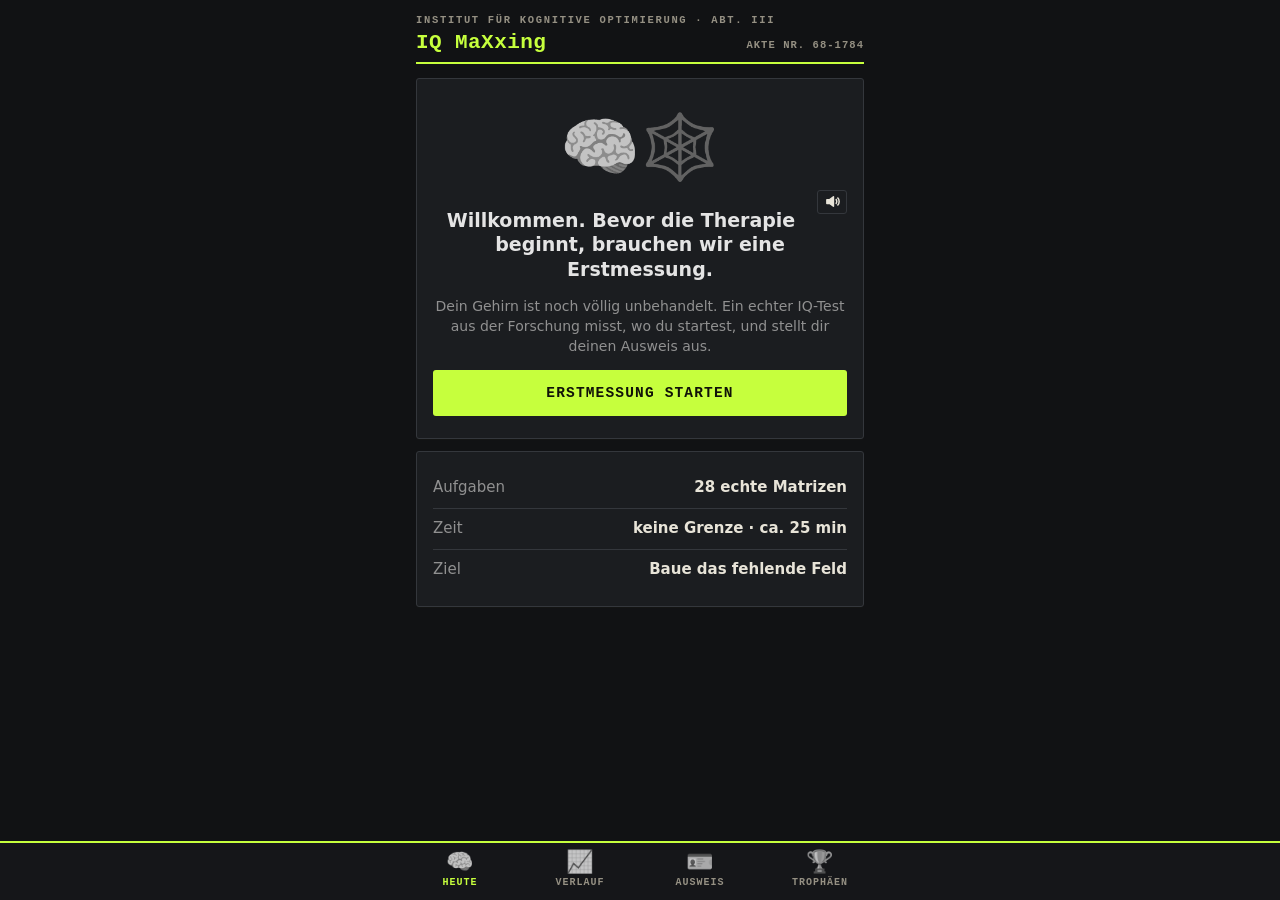
==== commit e63e01dc: "IQ MaXxing: Dr. ▇▇▇▇ re-rendered in the subtle Easterman-like delivery (-1 semitone, slower, pauses)" ====
--- a/iq/index.html
+++ b/iq/index.html
@@ -1116,7 +1116,8 @@
   } catch (e) { return null; }
 }
 // his rule: a category plays its unheard lines first (random order, each once), only then random repeats
-const nextOf = (arr, key) => { const h = S.heard || {}, fresh = arr.filter(x => !h[key(x)]); return pick(fresh.length ? fresh : arr); };
+// Westerman (and the lab speaker) go first; Dr. ▇▇▇▇'s lines (X_...) only after those are all heard
+const nextOf = (arr, key) => { const h = S.heard || {}, fresh = arr.filter(x => !h[key(x)]), first = fresh.filter(x => !key(x).startsWith('X_')); return pick(first.length ? first : fresh.length ? fresh : arr); };
 function say(k, quiet) { const l = nextOf(SAY[k], x => x.f); heard(l.f); if (!quiet) toast(l); return voice(l.f); } // quiet = voice only (test screens)
 
 function finish() {
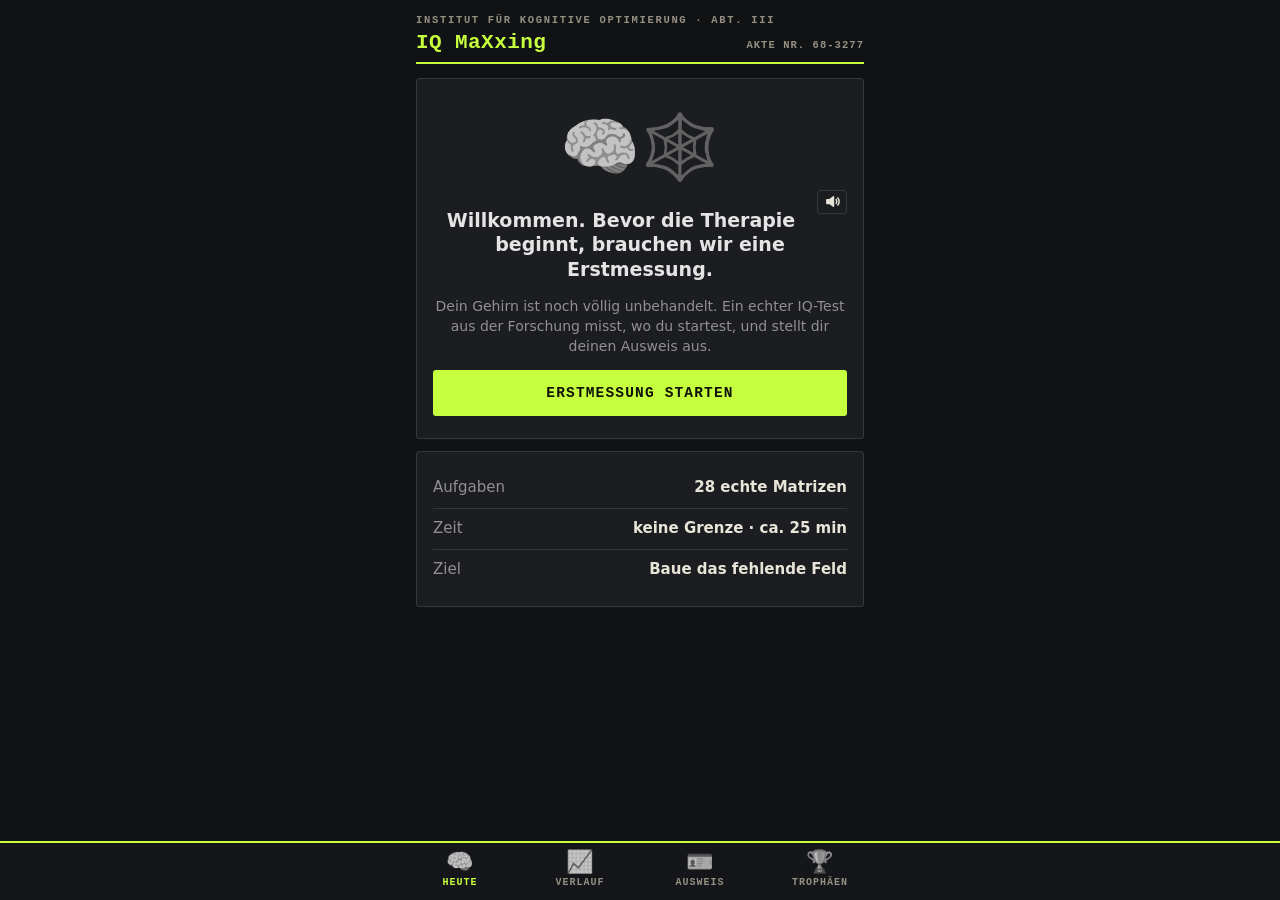
==== commit 52d60e54: "IQ: 'Neues Tonband' unlock popup + transcript stays for the line's length + 2 s (iq/index.html, sw.j" ====
--- a/iq/index.html
+++ b/iq/index.html
@@ -227,6 +227,10 @@
 }
 .aw:not(.off){border-left:3px solid var(--acc);padding-left:10px}.aw:not(.off) .n{color:var(--acc)}.aw:not(.off) .ic{filter:none}
 .aw:not(.off) .n::after{content:"ERREICHT";margin-left:8px;font:700 9.5px var(--mono);letter-spacing:.14em;border:1.5px solid var(--acc);border-radius:2px;padding:1px 5px;vertical-align:2px}
+#unlock{position:fixed;left:50%;top:calc(env(safe-area-inset-top) + 12px);transform:translateX(-50%);z-index:31;pointer-events:none;display:flex;gap:10px;align-items:center;background:var(--card);border:1.5px solid var(--acc);border-radius:3px;padding:7px 12px;font:700 11px var(--mono);letter-spacing:.12em;text-transform:uppercase;color:var(--acc);box-shadow:0 6px 18px rgba(0,0,0,.35);white-space:nowrap}
+#unlock span{color:var(--ink);letter-spacing:.06em}
+#unlock.go{animation:unl 2.6s ease forwards}
+@keyframes unl{0%{opacity:0;transform:translate(-50%,-8px)}10%,82%{opacity:1;transform:translate(-50%,0)}100%{opacity:0;transform:translate(-50%,-4px)}}
 </style>
 </head>
 <body>
@@ -1101,24 +1105,37 @@
 function toast(l) {
   let el = $('#toast'); if (!el) { el = document.createElement('div'); el.id = 'toast'; document.body.appendChild(el); }
   el.innerHTML = `<div class="who">🔊 ${l.who}</div><div class="en">„${l.en}“</div>`;
-  clearTimeout(toastT); toastT = setTimeout(() => { const e = $('#toast'); if (e) e.remove(); }, 3500 + l.en.length * 45);
+  toastHide(3500 + l.en.length * 45);
+}
+function toastHide(ms) { clearTimeout(toastT); toastT = ms == null ? 0 : setTimeout(() => { const e = $('#toast'); if (e) e.remove(); }, ms); }
+let unlockT = 0;
+function unlockPop() { // a line heard for the first time: small stamp at the top with the collection count
+  let el = $('#unlock'); if (!el) { el = document.createElement('div'); el.id = 'unlock'; document.body.appendChild(el); }
+  const h = S.heard || {}, n = LINES_ALL.filter(l => h[l.f]).length;
+  el.innerHTML = `<b>Neues Tonband freigeschaltet</b><span>${n}/${LINES_ALL.length}</span>`;
+  el.classList.remove('go'); void el.offsetWidth; el.classList.add('go');
+  clearTimeout(unlockT); unlockT = setTimeout(() => { const e = $('#unlock'); if (e) e.remove(); }, 2600);
 }
 let docAudio = null;
 function voice(f, then) { // voice/<f>.mp3 next to this page; a missing file just stays silent
   if (!f) return null;
+  const fresh = !(S.heard || {})[f];
   heard(f);
+  if (fresh && LINES_ALL.some(l => l.f === f)) unlockPop();
   try {
     if (docAudio) docAudio.pause();
     const a = docAudio = new Audio('voice/' + f + '.mp3');
-    if (then) a.onended = () => { if (docAudio === a) voice(then); };
-    const p = a.play(); if (p && p.catch) p.catch(() => {});
+    a.addEventListener('playing', () => { if (docAudio === a) toastHide(null); }); // text stays for the whole line...
+    a.addEventListener('ended', () => { if (docAudio !== a) return; if (then) voice(then); else toastHide(2000); }); // ...plus 2 s
+    a.addEventListener('error', () => { if (docAudio === a) toastHide(4000); });
+    const p = a.play(); if (p && p.catch) p.catch(() => { if (docAudio === a) toastHide(4000); });
     return p;
   } catch (e) { return null; }
 }
 // his rule: a category plays its unheard lines first (random order, each once), only then random repeats
 // Westerman (and the lab speaker) go first; Dr. ▇▇▇▇'s lines (X_...) only after those are all heard
 const nextOf = (arr, key) => { const h = S.heard || {}, fresh = arr.filter(x => !h[key(x)]), first = fresh.filter(x => !key(x).startsWith('X_')); return pick(first.length ? first : fresh.length ? fresh : arr); };
-function say(k, quiet) { const l = nextOf(SAY[k], x => x.f); heard(l.f); if (!quiet) toast(l); return voice(l.f); } // quiet = voice only (test screens)
+function say(k, quiet) { const l = nextOf(SAY[k], x => x.f); if (!quiet) toast(l); return voice(l.f); } // quiet = voice only (test screens)
 
 function finish() {
   const r = run; run = null;
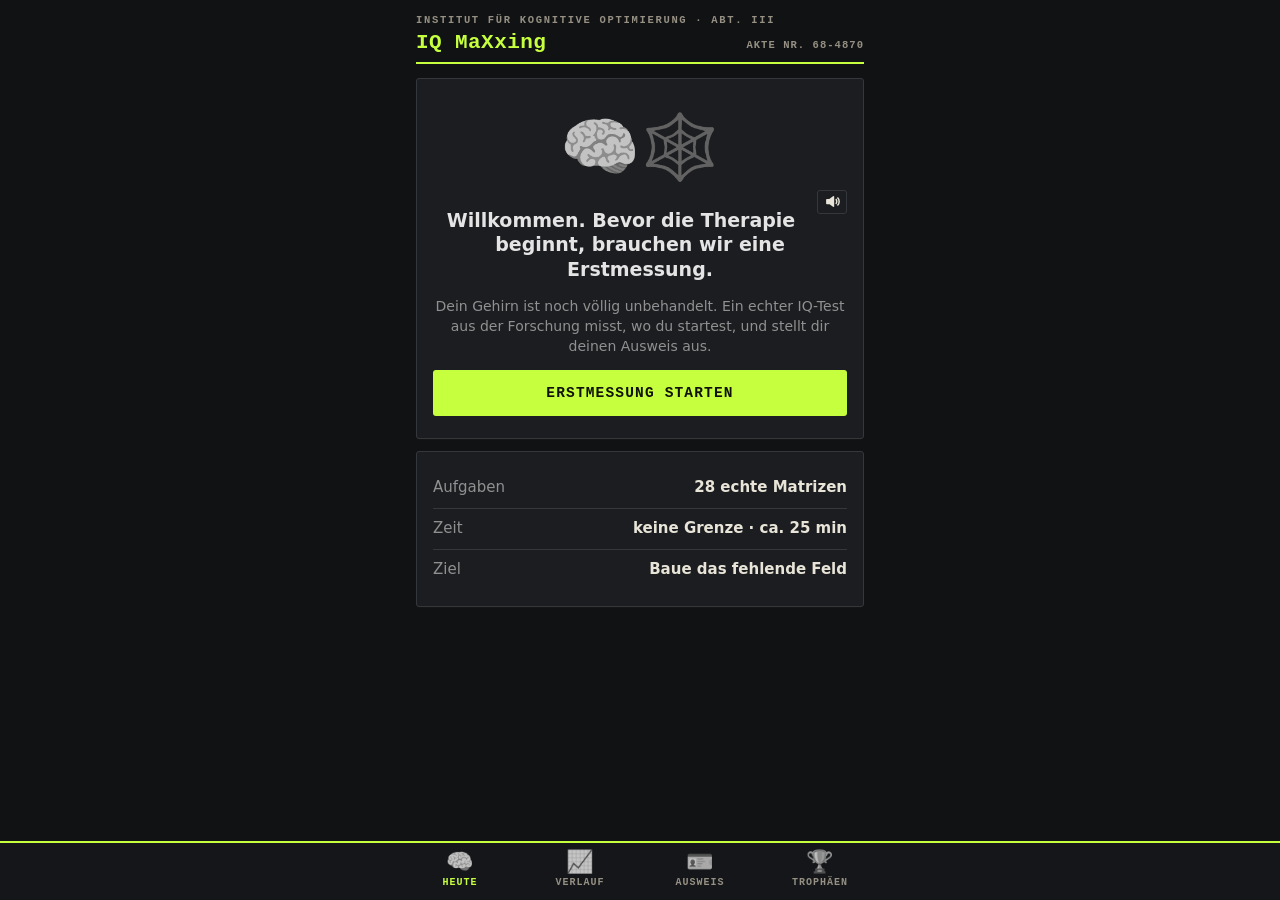
==== commit d03bdbe9: "IQ: Bau-Training (I30) + Westermans Monatsbrief (I34) Bau-Training: generated items in the real OMIB" ====
--- a/iq/index.html
+++ b/iq/index.html
@@ -223,8 +223,14 @@
   #printdoc .grid th{font:700 7.5pt monospace;letter-spacing:.08em;text-transform:uppercase;text-align:left;border-bottom:1px solid #000;padding:3pt 4pt}
   #printdoc .grid td{border-bottom:1px solid #ccc;padding:3pt 4pt}
   #printdoc .pd-stamp{position:absolute;right:6mm;top:18mm;transform:rotate(-12deg);border:3px solid #a3261d;color:#a3261d;font:900 14pt monospace;letter-spacing:.12em;padding:2pt 8pt;border-radius:3pt}
+  #printdoc .pd-letter{border-left:2px solid #999;padding:2pt 0 2pt 8pt;margin:0 0 10pt;break-inside:avoid}#printdoc .pd-letter p{margin:3pt 0}
   #printdoc .pd-sign{margin-top:28pt;font:9pt monospace;letter-spacing:.06em}#printdoc .pd-sign .line{width:60mm;border-bottom:1px solid #000;margin-bottom:3pt;height:18pt}
 }
+.letter{background:#efe9d6;color:#22201a;border-radius:4px;padding:18px 18px 16px;margin-top:10px;text-align:left;font:14.5px/1.55 var(--mono, "Courier New", monospace);box-shadow:0 6px 24px rgba(0,0,0,.35);transform:rotate(-.4deg)}
+.letter .lh{display:flex;justify-content:space-between;gap:8px;font-size:9.5px;letter-spacing:.14em;border-bottom:2px solid #22201a;padding-bottom:5px;margin-bottom:10px}
+.letter .re{font-size:11px;letter-spacing:.06em;opacity:.7;margin-bottom:12px}.letter p{margin:0 0 10px}
+.letter .sig{font:italic 30px/1 Georgia,serif;margin:4px 0 2px;transform:rotate(-3deg);transform-origin:left}.letter .sub2{font-size:11px;opacity:.7}
+.letter .ps{margin:14px 0 0;font-size:13px;opacity:.85}
 .aw:not(.off){border-left:3px solid var(--acc);padding-left:10px}.aw:not(.off) .n{color:var(--acc)}.aw:not(.off) .ic{filter:none}
 .aw:not(.off) .n::after{content:"ERREICHT";margin-left:8px;font:700 9.5px var(--mono);letter-spacing:.14em;border:1.5px solid var(--acc);border-radius:2px;padding:1px 5px;vertical-align:2px}
 #unlock{position:fixed;left:50%;top:calc(env(safe-area-inset-top) + 12px);transform:translateX(-50%);z-index:31;pointer-events:none;display:flex;gap:10px;align-items:center;background:var(--card);border:1.5px solid var(--acc);border-radius:3px;padding:7px 12px;font:700 11px var(--mono);letter-spacing:.12em;text-transform:uppercase;color:var(--acc);box-shadow:0 6px 18px rgba(0,0,0,.35);white-space:nowrap}
@@ -578,7 +584,72 @@
 const gradeOf = c => GRADES.find(g => c >= g[0])[1];
 const GRADE_RANK = { 'A+': 5, A: 4, B: 3, C: 2, D: 1, F: 0 };
 
-if (typeof module !== 'undefined') module.exports = { befund, thetaPost, OMIB, realSet, thetaEAP, realIQ, cellBits, gradeOf, genCube, foldNet, ALL_ORIENT, matrixSet, reasonSet, MAX_LEVEL, genMatrix, genSeries, iqFrom, SET_LEVELS, RANGE, NLINES, genRotation, genOrder, genSyll, holds, MODELS, SA, SB, SC, rotKeys, mirror, keyOf, REASON_SET };
+/* ---------- Bau-Training: generated items in the real test's format (20 blocks, build the missing cell) ----------
+   The 20 blocks = 5 groups of 4 (corners, diagonals, edge boxes, centre, arrows) = the 5 columns of the block grid.
+   One rule per group, row by row like OMIB: or / xor / and / sub (cell 3 from cells 1 + 2), const (same in the row),
+   dist (three variants, every row has each once). Uniqueness: every per-block rule (rows or columns) and the group's
+   dist rule that also fits the complete rows/columns must predict the same answer, otherwise the item is redrawn. */
+const BOPS = { or: (a, b) => a | b, xor: (a, b) => a ^ b, and: (a, b) => a & b, sub: (a, b) => a & ~b & 15, bus: (a, b) => b & ~a & 15 };
+const B_GROUPS = [1, 1, 2, 2, 3, 3, 4, 4, 5]; // groups per level 0..8
+const B_POOL = L => L < 2 ? ['or', 'dist', 'dist', 'const'] : L < 4 ? ['or', 'xor', 'dist', 'sub', 'and'] : ['or', 'xor', 'xor', 'and', 'sub', 'dist'];
+const BUILD_LEVELS = [0, 1, 1, 2, 2, 3, 4, 4, 5, 6], BUILD_SEC = 60;
+// centre group: a filled square hides everything else, a filled circle hides the circle outline
+const bOk = (g, m) => g !== 3 || ((m & 1) ? m === 1 : (m & 12) !== 12);
+const bRand = (g, act, nz) => { let m; do { m = R(16) & act; } while (!bOk(g, m) || (nz && !m)); return m; };
+function bGroup(g, op, L) {
+  for (let tries = 0; tries < 400; tries++) {
+    let rows;
+    if (op === 'dist') { // one variant per cell: single blocks, from level 4 on also pairs
+      const pool = []; for (let m = 1; m < 16; m++) if (bOk(g, m) && (L >= 4 ? bits(m) <= 2 : bits(m) === 1)) pool.push(m);
+      const v = shuffle(pool.slice()).slice(0, 3), s = pick([1, 2]);
+      rows = [0, 1, 2].map(r => [0, 1, 2].map(k => v[(k + r * s) % 3]));
+    } else {
+      const act = shuffle([1, 2, 4, 8]).slice(0, 2 + R(L >= 3 ? 3 : 2)).reduce((a, b) => a | b, 0);
+      rows = [0, 1, 2].map(() => {
+        if (op === 'const') { const m = bRand(g, act, true); return [m, m, m]; }
+        const a = bRand(g, act, true), b = bRand(g, act, true), c = BOPS[op](a, b);
+        return [a, b, c];
+      });
+      if (op !== 'const' && rows.some(r => !bOk(g, r[2]) || r[0] === r[1])) continue;
+    }
+    if (bUnique(rows)) return rows;
+  }
+  return null;
+}
+function bUnique(rows) { // rows[r][k] = 4-bit mask of one group
+  const truth = rows[2][2], v = rows, preds = []; // one rule for the whole group (as players read it)
+  for (const f of Object.values(BOPS)) {
+    if ([0, 1].every(r => v[r][2] === f(v[r][0], v[r][1]))) preds.push(f(v[2][0], v[2][1]));
+    if ([0, 1].every(k => v[2][k] === f(v[0][k], v[1][k]))) preds.push(f(v[0][2], v[1][2]));
+  }
+  if ([0, 1].every(r => v[r][0] === v[r][1] && v[r][1] === v[r][2]) && v[2][0] === v[2][1]) preds.push(v[2][0]); // same in the row
+  if ([0, 1].every(k => v[0][k] === v[1][k] && v[1][k] === v[2][k]) && v[0][2] === v[1][2]) preds.push(v[0][2]); // same in the column
+  const set = r => [...v[r]].sort().join(); // three variants, each once per row
+  if (new Set(v[0]).size === 3 && set(0) === set(1)) {
+    const left = v[0].filter(m => m !== v[2][0] && m !== v[2][1]);
+    if (left.length === 1) preds.push(left[0]);
+  }
+  return preds.length > 0 && preds.every(p => p === truth);
+}
+function genBuild(L) {
+  for (;;) {
+    const gs = shuffle([0, 1, 2, 3, 4]).slice(0, B_GROUPS[L]), rules = {}, cells = Array.from({ length: 9 }, () => Array(20).fill('0'));
+    let ok = true;
+    for (const g of gs) {
+      const op = pick(B_POOL(L)), rows = bGroup(g, op, L);
+      if (!rows) { ok = false; break; }
+      rules[g] = op;
+      rows.flat().forEach((m, c) => { for (let j = 0; j < 4; j++) if (m >> j & 1) cells[c][g * 4 + j] = '1'; });
+    }
+    if (!ok || gs.every(g => rules[g] === 'const')) continue;
+    const cs = cells.map(c => c.join(''));
+    if (!cs[8].includes('1')) continue; // never an empty answer
+    return { kind: 'build', level: L, cells: cs, rules, answer: cs[8] };
+  }
+}
+const buildSet = (st = 0) => BUILD_LEVELS.map(L => genBuild(Math.min(MAX_LEVEL, L + st)));
+
+if (typeof module !== 'undefined') module.exports = { genBuild, buildSet, bUnique, bOk, BUILD_LEVELS, befund, thetaPost, OMIB, realSet, thetaEAP, realIQ, cellBits, gradeOf, genCube, foldNet, ALL_ORIENT, matrixSet, reasonSet, MAX_LEVEL, genMatrix, genSeries, iqFrom, SET_LEVELS, RANGE, NLINES, genRotation, genOrder, genSyll, holds, MODELS, SA, SB, SC, rotKeys, mirror, keyOf, REASON_SET };
 </script>
 
 <script>
@@ -745,7 +816,8 @@
   h += `<div class="card"><div class="sub">Therapie heute ${spk('today')}</div>
     ${ts.length ? `<div style="margin:8px 0">${ts.map(s => gradeChip(gradeOfSet(s))).join(' ')}</div><div class="sub">✅ Tägliche Dosis erledigt</div>` : `<p class="sub" style="margin:6px 0 0">Noch keine Sitzung. Die Therapie wartet.</p>`}
     <button class="btn${ts.length ? ' ghost' : ''}" onclick="startSet('daily')">🧠 Matrizen · 10 Aufgaben${stufeTag('daily')}</button>
-    <button class="btn ghost" onclick="startSet('reason')">🌀 Denksport · Rotation, Logik & Reihen${stufeTag('reason')}</button></div>`;
+    <button class="btn ghost" onclick="startSet('reason')">🌀 Denksport · Rotation, Logik & Reihen${stufeTag('reason')}</button>
+    <button class="btn ghost" onclick="startSet('build')">🧱 Bau-Training · wie der echte Test${stufeTag('build')}</button></div>`;
   h += `<div class="grid3">
     <div class="metric"><div class="v">${S.cold ? S.cold.iq : '–'}</div><div class="l"><b>Erstmessung</b>Ausweis</div></div>
     <div class="metric"><div class="v">${st.avg7 ?? '–'}</div><div class="l"><b>Ø Note</b>7 Tage</div></div>
@@ -779,7 +851,7 @@
   else h += `<div class="card">${rs.slice().reverse().map(a => `<div class="row"><span>${a.kind === 'cold' ? '🪪' : '🧪'} ${fmtDay(a.day)} · ${a.correct}/${a.n || REAL_N}</span><b>${a.iq} ${tierOf(a.iq)[1]}</b></div>`).join('')}</div>`;
   const days = [...new Set(tr.map(s => s.day))].sort().slice(-14).reverse();
   h += `<h2>Therapie · Noten ${spk('grades')}</h2><div class="card">${days.map(d => `<div class="row"><span>${fmtDay(d)}</span><span>${tr.filter(s => s.day === d).map(s => gradeChip(gradeOfSet(s))).join(' ')}</span></div>`).join('') || '<span class="sub">Noch keine Sitzung.</span>'}</div>`;
-  h += `<h2>Letzte Sitzungen</h2><div class="card">${tr.slice(-15).reverse().map(s => `<div class="row"><span>${s.kind === 'reason' ? '🌀' : s.kind === 'series' ? '🔢' : '🧠'} ${fmtDay(s.day)} · ${s.correct}/10${s.st ? ' · Stufe ' + s.st : ''}</span>${gradeChip(gradeOfSet(s))}</div>`).join('') || '<span class="sub">Noch nichts.</span>'}</div>`;
+  h += `<h2>Letzte Sitzungen</h2><div class="card">${tr.slice(-15).reverse().map(s => `<div class="row"><span>${s.kind === 'reason' ? '🌀' : s.kind === 'series' ? '🔢' : s.kind === 'build' ? '🧱' : '🧠'} ${fmtDay(s.day)} · ${s.correct}/10${s.st ? ' · Stufe ' + s.st : ''}</span>${gradeChip(gradeOfSet(s))}</div>`).join('') || '<span class="sub">Noch nichts.</span>'}</div>`;
   return h;
 }
 
@@ -811,6 +883,7 @@
 
 function vId() {
   if (!S.cold) return `<div class="card"><p>Noch kein Ausweis. Die Erstmessung, ein echter IQ-Test, stellt ihn aus.</p><button class="btn" onclick="go('home');startSet('cold')">Erstmessung starten</button></div>`;
+  ensureBriefs();
   const nm = (S.name || 'Unbekannt').toUpperCase();
   const mrz = esc(('IDD<<' + nm.replace(/[^A-Z]/g, '<') + '<<UNTRAINIERT<<<<<<<<<<<<<<<<<<<<').slice(0, 44)) + '<br>' + esc((S.cold.iq + 'IQ<<' + S.cold.day.replace(/-/g, '') + '<<SMOOTH<<<<<<<<<<<<<<<<<<<<<<<').slice(0, 44));
   const st = stats();
@@ -825,6 +898,7 @@
     <div class="mrz">${mrz}</div></div></div>
     <div class="card">${spk('id')}<div class="cmp"><div><div class="sub">Damals</div><div class="v" style="color:#8a6a12">${S.cold.iq}</div></div><div><div class="sub">Echter IQ heute</div><div class="v" style="color:var(--acc)">${st.last ? st.last.iq : S.cold.iq}</div></div></div>
     <p class="sub" style="text-align:center;margin:8px 0 0">Dieses Dokument wird nicht erneuert.</p></div>
+    ${realSets().some(s => s.brief) ? `<div class="card"><div class="sub">✉️ Korrespondenz · Dr. H. J. Westerman</div>${realSets().filter(s => s.brief).reverse().map(s => `<div class="row" style="cursor:pointer" onclick="openBrief(${s.t})"><span>${fmtDay(s.day)} · ${s.kind === 'cold' ? 'Erstmessung' : 'Monatliche Messung'}</span><b>Brief lesen ›</b></div>`).join('')}</div>` : ''}
     <button class="btn" onclick="shareCard()">📤 IQ-Karte teilen</button>
     <button class="btn ghost" onclick="printFile()">🖨 Patientenakte drucken</button>`;
 }
@@ -875,15 +949,44 @@
   if (document.hidden) run.hid = performance.now();
   else if (run.hid) { run.t0 += performance.now() - run.hid; run.hid = 0; }
 });
-const stufeOf = kind => (kind === 'daily' || kind === 'reason') ? ((S.stufe || {})[kind] || 0) : 0;
+const stufeOf = kind => (kind === 'daily' || kind === 'reason' || kind === 'build') ? ((S.stufe || {})[kind] || 0) : 0;
 const stufeTag = kind => stufeOf(kind) ? ` · Stufe ${stufeOf(kind)}` : '';
 function startSet(kind) {
   if (REAL_KINDS.includes(kind)) return startReal(kind);
   const st = stufeOf(kind);
-  const items = kind === 'reason' ? reasonSet(st) : matrixSet(st);
-  run = { kind, items, st, i: 0, res: [], t0: 0, raf: 0, lock: false };
-  const d = document.createElement('div'); d.id = 'test'; document.body.appendChild(d);
-  showItem();
+  const items = kind === 'reason' ? reasonSet(st) : kind === 'build' ? buildSet(st) : matrixSet(st);
+  run = { kind, items, st, i: 0, res: [], t0: 0, raf: 0, lock: false, cur: '0'.repeat(20) };
+  const d = document.createElement('div'); d.id = 'test'; if (kind === 'build') d.className = 'real'; document.body.appendChild(d);
+  kind === 'build' ? showBuild() : showItem();
+}
+/* ---------- Bau-Training: the real test's format, generated items, 60 s each, feedback after every item ---------- */
+function showBuild() {
+  const it = run.items[run.i];
+  run.cur = '0'.repeat(20);
+  $('#test').innerHTML = `<div class="thead"><span>🧱 Bau-Training</span><span>${run.st ? 'Stufe ' + run.st + ' · ' : ''}${run.i + 1}/10</span><button class="x" onclick="quitSet()">✕</button></div><div class="bar"><i id="tb"></i></div>
+    <div class="matrix omib">${it.cells.slice(0, 8).map(omibSVG).join('')}<div class="build" id="qb">${omibSVG(run.cur)}</div></div>
+    <div class="blocks">${OB.map((_, k) => `<button id="ob${k}" onclick="toggleBlock(${k})">${omibSVG('0'.repeat(k) + '1' + '0'.repeat(19 - k))}</button>`).join('')}</div>
+    <button class="btn" onclick="submitBuild()">✓ Weiter</button>`;
+  run.lock = false; run.t0 = performance.now();
+  cancelAnimationFrame(run.raf);
+  const tick = () => {
+    if (!run) return;
+    const t = (performance.now() - run.t0) / 1000, f = Math.max(0, 1 - t / BUILD_SEC), tb = $('#tb');
+    if (tb) { tb.style.width = (f * 100) + '%'; tb.className = f < .25 ? 'late' : ''; }
+    if (t >= BUILD_SEC) return submitBuild();
+    run.raf = requestAnimationFrame(tick);
+  };
+  run.raf = requestAnimationFrame(tick);
+}
+function submitBuild() {
+  if (!run || run.lock) return;
+  run.lock = true; cancelAnimationFrame(run.raf);
+  const it = run.items[run.i], ok = run.cur === it.answer, t = Math.min(BUILD_SEC, (performance.now() - run.t0) / 1000);
+  run.res.push({ ok, t, lvl: it.level, built: run.cur });
+  const qb = $('#qb');
+  qb.style.outline = `4px solid var(${ok ? '--grn' : '--red'})`;
+  if (!ok) setTimeout(() => { if (qb.isConnected) { qb.innerHTML = omibSVG(it.answer); qb.style.outline = '4px solid var(--grn)'; } }, 450);
+  setTimeout(() => { if (!run) return; run.i++; run.i < 10 ? showBuild() : finish(); }, ok ? 450 : 1700);
 }
 function showItem() {
   const it = run.items[run.i], el = $('#test');
@@ -926,7 +1029,7 @@
   const btns = document.querySelectorAll('#test .opts button, #test .sopts button, #test .ropts button, #test .topts button');
   if (btn) btn.classList.add(ok ? 'ok' : 'no');
   if (!ok && btns[it.answer]) btns[it.answer].classList.add('ok');
-  setTimeout(() => { run.i++; run.i < 10 ? showItem() : finish(); }, ok ? 380 : 900);
+  setTimeout(() => { if (!run) return; run.i++; run.i < 10 ? showItem() : finish(); }, ok ? 380 : 900);
 }
 function quitSet() { // a real test keeps its progress in S.pend and can be continued from Heute
   if (!run) return;
@@ -983,7 +1086,9 @@
   const bands = [0, 1, 2].map(i => [res.slice(cut[i], cut[i + 1]).filter(x => x.ok).length, cut[i + 1] - cut[i]]);
   S.seen = S.seen || {}; for (const it of r.items) S.seen[it.id] = (S.seen[it.id] || 0) + 1;
   const prev = realSets().slice(-1)[0];
-  S.sets.push({ t: now, day, kind: r.kind, iq, correct, n: res.length, time, st: 0, lo: bf.lo, hi: bf.hi, pct: bf.pct, bands });
+  const rset = { t: now, day, kind: r.kind, iq, correct, n: res.length, time, st: 0, lo: bf.lo, hi: bf.hi, pct: bf.pct, bands };
+  rset.brief = writeBrief(rset, prev, training().filter(s => !prev || s.t > prev.t));
+  S.sets.push(rset);
   if (r.kind === 'cold') S.cold = { iq, day, correct };
   const fresh = [];
   if (iq >= 135) award('galaxy', day, fresh); else if (iq >= 125) award('giga', day, fresh);
@@ -1013,7 +1118,8 @@
       <div class="row"><span>Bearbeitungszeit</span><b>${mmss(time)} min</b></div>
       <p class="sub" style="margin:10px 0 0">Besser als ${pctTxt(bf.pct)} der Bevölkerung.</p></div>
     ${ac ? `<div style="margin:10px 0">${ac}</div>` : ''}
-    <button class="btn" onclick="closeResult()">${r.kind === 'cold' ? 'Ausweis ansehen' : 'Fertig'}</button>
+    <button class="btn" onclick="openBrief(${now}, 1)">✉️ Post von Dr. H. J. Westerman</button>
+    <button class="btn ghost" onclick="closeResult()">${r.kind === 'cold' ? 'Ausweis ansehen' : 'Fertig'}</button>
     <p class="sub" style="margin-top:14px">Lösungen bleiben unter Verschluss. Echte Aufgaben verrät man nicht.</p>
   </div>`;
   countUp($('#cnt'), iq);
@@ -1152,9 +1258,9 @@
   S.stufe = S.stufe || {};
   if (correct >= 9 && r.st < MAX_STUFE) { S.stufe[r.kind] = r.st + 1; stufeMsg = `⬆️ Stufe ${r.st + 1} freigeschaltet. Schwerere Aufgaben. Die Therapie wird intensiviert.`; }
   else if (correct <= 4 && r.st > 0) { S.stufe[r.kind] = r.st - 1; stufeMsg = `Stufe ${r.st - 1}. Die Dosis wird angepasst.`; }
-  if (S.stufe[r.kind] === MAX_STUFE && !S.awards['top_' + r.kind]) award('top_' + r.kind, day, fresh);
+  if (S.stufe[r.kind] === MAX_STUFE && !S.awards['top_' + r.kind] && AWARDS.some(a => a.id === 'top_' + r.kind)) award('top_' + r.kind, day, fresh);
   const other = r.kind === 'daily' ? 'reason' : 'daily';
-  if (earlierToday.every(s => s.kind !== r.kind) && earlierToday.some(s => s.kind === other)) award('double', day, fresh);
+  if (r.kind !== 'build' && earlierToday.every(s => s.kind !== r.kind) && earlierToday.some(s => s.kind === other)) award('double', day, fresh);
   save();
   const d = nextOf(DOC[g], x => x[0]), note = pick(NOTES[g]), ac = awardChips(fresh), after = stufeMsg ? nextOf(SAY[S.stufe[r.kind] > r.st ? 'up' : 'down'], x => x.f).f : null;
   $('#test').innerHTML = `<div style="width:100%;max-width:440px;text-align:center;padding-top:4vh">
@@ -1194,7 +1300,12 @@
 }
 function reviewItem(it, i) {
   let h = `<div class="card" style="text-align:left"><div class="sub" style="margin-bottom:8px">Aufgabe ${i + 1}</div>`;
-  if (it.kind === 'matrix') {
+  if (it.kind === 'build') {
+    const G = ['Ecken', 'Diagonalen', 'Randbalken', 'Mitte', 'Pfeile'];
+    const T = { or: 'Feld 3 = Feld 1 und Feld 2 zusammen', xor: 'Feld 3 = nur, was in genau einem der beiden Felder ist', and: 'Feld 3 = nur, was in beiden Feldern ist', sub: 'Feld 3 = Feld 1 ohne das aus Feld 2', const: 'pro Zeile gleich', dist: 'drei Varianten, jede Zeile hat jede genau einmal' };
+    h += `<div class="matrix" style="width:min(80vw,300px);margin:0 auto">${it.cells.map((c, k) => k === 8 ? `<div style="outline:3px solid var(--grn);outline-offset:-3px">${omibSVG(c)}</div>` : omibSVG(c)).join('')}</div>
+      <p style="margin:12px 0 0;line-height:1.6">${Object.keys(it.rules).sort().map(g => `<b>${G[g]}:</b> ${T[it.rules[g]]}`).join('<br>')}<br><span class="sub">Alle anderen Bausteine kommen nicht vor.</span></p>`;
+  } else if (it.kind === 'matrix') {
     h += `<div class="matrix" style="width:min(80vw,300px);margin:0 auto">${it.panels.flat().map((p, k) => k === 8 ? `<div style="outline:3px solid var(--grn);outline-offset:-3px">${panelSVG(p)}</div>` : panelSVG(p)).join('')}</div><p style="margin:12px 0 0;line-height:1.6">${ruleText(it)}</p>`;
   } else if (it.kind === 'cube') {
     h += `<div style="display:flex;gap:10px;align-items:center"><div class="rtarget" style="width:58%;margin:0;aspect-ratio:auto">${netSVG(it.net)}</div><div style="font-size:26px">→</div><div class="rtarget" style="width:34%;margin:0;padding:4px;outline:3px solid var(--grn)">${cubeSVG(it.options[it.answer])}</div></div><p class="sub" style="margin:10px 0 0">Gegenüberliegende Seiten sieht man nie zusammen, und die Reihenfolge rund um eine Ecke muss stimmen.</p>`;
@@ -1261,6 +1372,51 @@
   }).join('')}</div>`;
 }
 
+/* ---------- Westermans Monatsbrief: a typed letter into the file after every real test (stored on the set) ---------- */
+function writeBrief(s, prev, since) {
+  const P = [], d = prev ? s.iq - prev.iq : null, hard = (s.bands || [])[2];
+  if (!prev) P.push(pick([`deine Erstmessung ergab einen echten IQ von ${s.iq}. Ich habe die Zahl mit Füller in deine Akte geschrieben. Sie ist jetzt dokumentiert.`,
+    `willkommen am Institut. Deine Erstmessung: IQ ${s.iq}. Ein unbehandeltes Gehirn mit ${s.iq} Punkten. Ich konnte danach nicht schlafen, vor Vorfreude.`]));
+  else if (d > 0) P.push(pick([`dein echter IQ ist von ${prev.iq} auf ${s.iq} gestiegen. Ich habe es zweimal nachgerechnet. Es stimmt.`,
+    `plus ${d} Punkte. Von ${prev.iq} auf ${s.iq}. Ich habe das Ergebnis im Labor laut vorgelesen. Die anderen Probanden haben es gehört. Das war Absicht.`]));
+  else if (d === 0) P.push(pick([`dein echter IQ liegt unverändert bei ${s.iq}. Ein Gehirn, das hält, was es verspricht. Ich respektiere das.`,
+    `${s.iq}, wie im letzten Monat. Auf den Punkt genau. So zuverlässig misst sich nur ein sehr gesundes Gehirn.`]));
+  else P.push(pick([`dein echter IQ ist von ${prev.iq} auf ${s.iq} gefallen. Das ist kein Rückschritt. Das ist Anlauf.`,
+    `${s.iq}. Vorher ${prev.iq}. Ich habe die Zahl nicht in rot geschrieben. Ich habe sie in schwarz geschrieben, ganz klein, damit sie sich nicht schämt.`]));
+  const n = since.length;
+  if (!n) P.push(prev ? 'Seit der letzten Messung hast du keine einzige Sitzung besucht. Dein Stuhl stand jeden Tag bereit. Ich auch.' : 'Die Therapie beginnt morgen. Oder heute. Ich bin ohnehin hier.');
+  else {
+    const best = since.map(gradeOfSet).sort((a, b) => GRADE_RANK[b] - GRADE_RANK[a])[0], top = Math.max(0, ...Object.values(S.stufe || {}));
+    P.push(`Seit der letzten Messung: ${n} ${n === 1 ? 'Sitzung' : 'Sitzungen'}. Deine beste Note: ${best}. ` + ({
+      'A+': 'Ich habe sie ausgedruckt und über mein Bett gehängt.', A: 'Ich habe sie mir eingerahmt. Der Rahmen war teuer.', B: 'Eine ehrliche Note. Ich habe sie mir trotzdem notiert.',
+      C: 'Ich habe sie unterstrichen. Zweimal. Wir arbeiten daran.', D: 'Ich habe sie aufgehoben, für später, wenn wir beide darüber lachen.', F: 'Ich habe sie nicht weggeworfen. Ich werfe nichts von dir weg.' }[best])
+      + (top ? ` Höchste Stufe bisher: ${top}. Die Dosis steigt.` : ''));
+  }
+  P.push(`Prozentrang ${pctTxt(s.pct)}. Du bist besser als ${pctTxt(s.pct)} der Bevölkerung. Ich habe es den anderen nicht gesagt. Noch nicht.` +
+    (hard ? ` Bei den schweren Aufgaben: ${hard[0]} von ${hard[1]}. ${hard[0] >= hard[1] / 2 ? 'Bemerkenswert.' : 'Dort wohnt dein nächster Monat.'}` : ''));
+  P.push(pick(['Ich beobachte deine Fortschritte. Sehr genau.', 'Schlaf gut. Dein Gehirn arbeitet ohnehin weiter. Für uns.',
+    `Bis zur nächsten Messung ab dem ${fmtDay(nextRealDay())}. Ich habe die Tage schon gezählt.`, 'Iss etwas. Trink Wasser. Komm wieder. In dieser Reihenfolge.']));
+  return { t: s.t, p: P, ps: pick(['PS: Deine Akte liegt jetzt in meiner obersten Schublade. Die anderen liegen unten.', 'PS: Ich habe dein Ergebnis auswendig gelernt.',
+    'PS: Niemand sonst liest diesen Brief. Ich habe nachgesehen.', 'PS: Das Institut ist stolz auf dich. Ich bin das Institut.']) };
+}
+function ensureBriefs() { // real tests from before the letters existed get theirs on first look
+  let prev = null, ch = false;
+  for (const s of realSets()) { if (!s.brief) { s.brief = writeBrief(s, prev, training().filter(x => x.t < s.t && (!prev || x.t > prev.t))); ch = true; } prev = s; }
+  if (ch) save();
+}
+const briefHTML = b => `<div class="letter"><div class="lh"><span>INSTITUT FÜR KOGNITIVE OPTIMIERUNG · ABT. III</span><span>${fmtDay(dayOf(b.t))}</span></div>
+  <div class="re">Akte Nr. ${aktenNr()} · Betreff: Monatliche Messung</div>
+  <p>${esc(S.name || 'Proband')},</p>${b.p.map(x => `<p>${x}</p>`).join('')}
+  <p>Mit wissenschaftlicher Hochachtung</p><div class="sig">H. J. Westerman</div><div class="sub2">Dr. H. J. Westerman · Therapieleitung</div><p class="ps">${b.ps}</p></div>`;
+function openBrief(t, back) {
+  const s = S.sets.find(x => x.t === t); if (!s || !s.brief) return;
+  let d = $('#test'); if (!d) { d = document.createElement('div'); d.id = 'test'; document.body.appendChild(d); }
+  d.className = '';
+  d.innerHTML = `<div style="width:100%;max-width:440px;padding-bottom:20px"><div class="thead"><span>✉️ Post vom Institut</span><span></span><button class="x" onclick="${back ? 'closeResult()' : "$('#test').remove()"}">✕</button></div>${briefHTML(s.brief)}
+    <button class="btn" onclick="${back ? 'closeResult()' : "$('#test').remove()"}">Zur Akte legen</button></div>`;
+  d.scrollTop = 0;
+}
+
 /* ---------- printable patient file (A4) ---------- */
 function printFile() {
   const rs = realSets(), tr = training().slice(-40).reverse(), nm = esc((S.name || 'Unbekannt').toUpperCase());
@@ -1272,7 +1428,8 @@
     <div class="pd-stamp">VERTRAULICH</div>
     <h2>Personalien</h2><table class="kv">${row('Proband', nm)}${row('Akte angelegt', fmtDay(dayOf(S.created)))}${row('Einwilligung', S.consent ? 'per Fingerabdruck am ' + fmtDay(dayOf(S.consent.t)) : 'nicht dokumentiert')}${row('Erstmessung', S.cold ? `IQ ${S.cold.iq} am ${fmtDay(S.cold.day)}` : 'ausstehend')}${row('Stand', fmtDay(today()))}</table>
     <h2>Echte Messungen</h2>${rs.length ? `<table class="grid"><tr><th>Datum</th><th>Art</th><th>Richtig</th><th>IQ</th><th>Bereich (90 %)</th><th>Prozentrang</th></tr>${rs.map(s => `<tr><td>${fmtDay(s.day)}</td><td>${s.kind === 'cold' ? 'Erstmessung' : 'Kontrolle'}</td><td>${s.correct}/${s.n || REAL_N}</td><td><b>${s.iq}</b></td><td>${s.lo ? s.lo + '–' + s.hi : '–'}</td><td>${s.pct != null ? pctTxt(s.pct) : '–'}</td></tr>`).join('')}</table>` : '<p>Keine Messungen.</p>'}
-    <h2>Therapieprotokoll (letzte ${tr.length} Sitzungen)</h2>${tr.length ? `<table class="grid"><tr><th>Datum</th><th>Sitzung</th><th>Richtig</th><th>Note</th><th>Stufe</th></tr>${tr.map(s => `<tr><td>${fmtDay(s.day)}</td><td>${s.kind === 'reason' ? 'Denksport' : s.kind === 'series' ? 'Zahlenreihen' : 'Matrizen'}</td><td>${s.correct}/10</td><td><b>${gradeOfSet(s)}</b></td><td>${s.st || 0}</td></tr>`).join('')}</table>` : '<p>Keine Sitzungen.</p>'}
+    <h2>Therapieprotokoll (letzte ${tr.length} Sitzungen)</h2>${tr.length ? `<table class="grid"><tr><th>Datum</th><th>Sitzung</th><th>Richtig</th><th>Note</th><th>Stufe</th></tr>${tr.map(s => `<tr><td>${fmtDay(s.day)}</td><td>${s.kind === 'reason' ? 'Denksport' : s.kind === 'series' ? 'Zahlenreihen' : s.kind === 'build' ? 'Bau-Training' : 'Matrizen'}</td><td>${s.correct}/10</td><td><b>${gradeOfSet(s)}</b></td><td>${s.st || 0}</td></tr>`).join('')}</table>` : '<p>Keine Sitzungen.</p>'}
+    ${rs.some(s => s.brief) ? `<h2>Korrespondenz</h2>${rs.filter(s => s.brief).map(s => `<div class="pd-letter"><b>${fmtDay(s.day)} · Dr. H. J. Westerman an ${nm}</b>${s.brief.p.map(x => `<p>${x}</p>`).join('')}<p><i>${s.brief.ps}</i></p></div>`).join('')}` : ''}
     <h2>Auszeichnungen</h2><p>${got.length ? got.map(a => `${a.n} (${fmtDay(S.awards[a.id].first)})`).join(' · ') : 'Keine.'}</p>
     <h2>Methodik</h2><p>Figurale Matrizen mit freier Antwortkonstruktion, Open Matrices Item Bank (Koch, Spinath, Greiff &amp; Becker, 2022, J. Intell. 10(3):41, GPLv3), 219 validierte Aufgaben, Normstichprobe 2.561 Probanden. Skalierung 2PL-IRT, EAP, IQ = 115 + 15θ. Eine Messung pro Kalendermonat.</p>
     <div class="pd-sign"><div class="line"></div>Dr. H. J. Westerman · Therapieleitung</div>`;
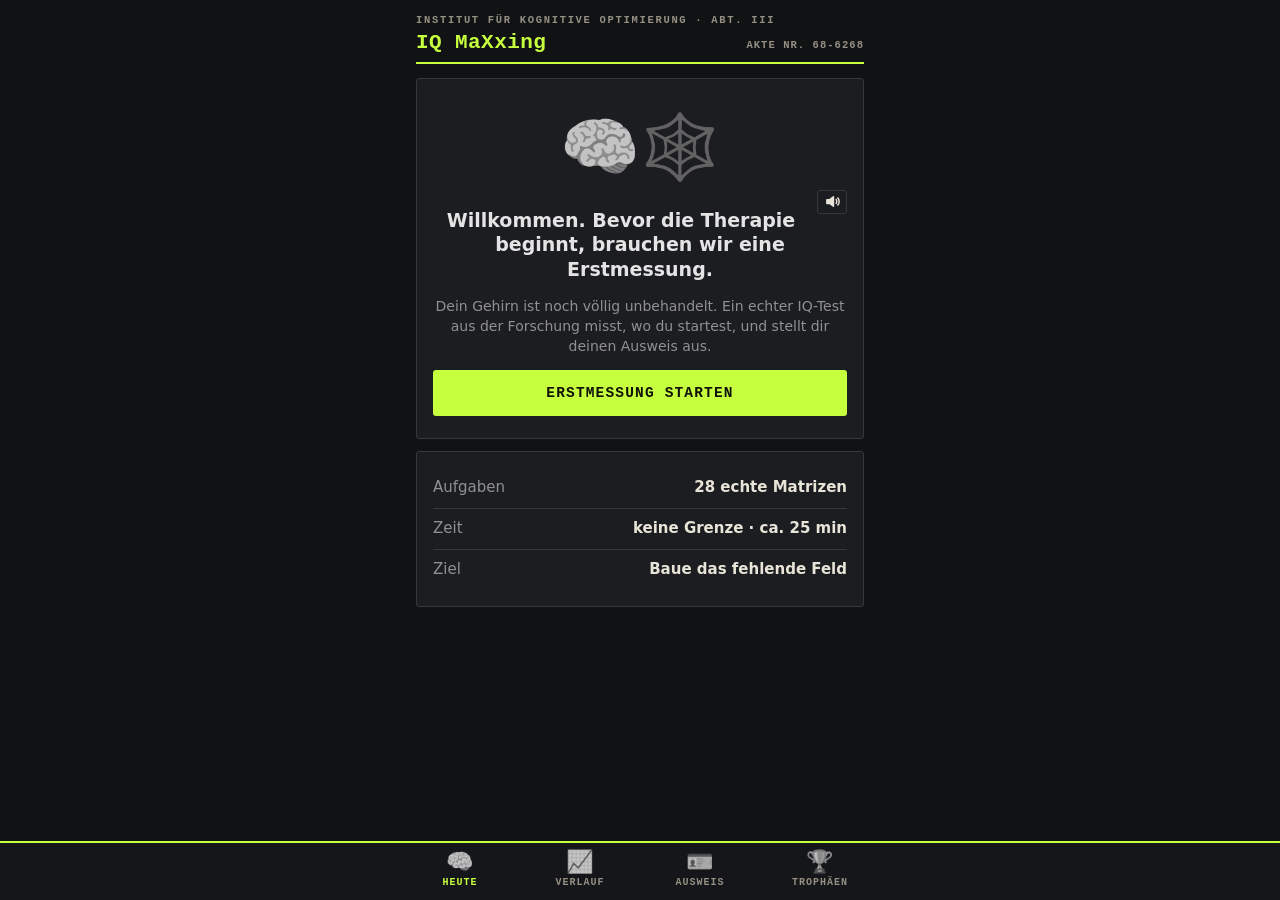
==== commit 41b4477c: "IQ: inset OMIB panels so edge blocks of neighbours don't merge Files: iq/index.html, sw.js (gn-159) " ====
--- a/iq/index.html
+++ b/iq/index.html
@@ -111,7 +111,9 @@
 /* real test (OMIB): 3x3 + 20 building blocks (5 columns = 5 block types) + confirm, fits a 390x700 phone */
 #test.real{--bk:min(calc((100vw - 56px) / 5),calc((100vh - 170px) / 8),64px);--cell:calc(var(--bk) * 1.3)}
 @supports (height:100dvh){#test.real{--bk:min(calc((100vw - 56px) / 5),calc((100dvh - 170px) / 8),64px)}}
-.matrix.omib{margin-top:8px}
+.matrix.omib{margin-top:8px;gap:6px}
+/* blocks touch the panel edge: inset every panel so edge bars of neighbours never read as one shape */
+.matrix.omib svg{padding:9%;box-sizing:border-box}
 .matrix .build{background:#fff;outline:3px dashed var(--acc);outline-offset:-3px}
 .matrix .build svg{background:transparent}
 .blocks{display:grid;grid-template-rows:repeat(4,var(--bk));grid-auto-flow:column;grid-auto-columns:var(--bk);gap:6px;margin-top:12px}
@@ -1303,7 +1305,7 @@
   if (it.kind === 'build') {
     const G = ['Ecken', 'Diagonalen', 'Randbalken', 'Mitte', 'Pfeile'];
     const T = { or: 'Feld 3 = Feld 1 und Feld 2 zusammen', xor: 'Feld 3 = nur, was in genau einem der beiden Felder ist', and: 'Feld 3 = nur, was in beiden Feldern ist', sub: 'Feld 3 = Feld 1 ohne das aus Feld 2', const: 'pro Zeile gleich', dist: 'drei Varianten, jede Zeile hat jede genau einmal' };
-    h += `<div class="matrix" style="width:min(80vw,300px);margin:0 auto">${it.cells.map((c, k) => k === 8 ? `<div style="outline:3px solid var(--grn);outline-offset:-3px">${omibSVG(c)}</div>` : omibSVG(c)).join('')}</div>
+    h += `<div class="matrix omib" style="width:min(80vw,300px);margin:0 auto">${it.cells.map((c, k) => k === 8 ? `<div style="outline:3px solid var(--grn);outline-offset:-3px">${omibSVG(c)}</div>` : omibSVG(c)).join('')}</div>
       <p style="margin:12px 0 0;line-height:1.6">${Object.keys(it.rules).sort().map(g => `<b>${G[g]}:</b> ${T[it.rules[g]]}`).join('<br>')}<br><span class="sub">Alle anderen Bausteine kommen nicht vor.</span></p>`;
   } else if (it.kind === 'matrix') {
     h += `<div class="matrix" style="width:min(80vw,300px);margin:0 auto">${it.panels.flat().map((p, k) => k === 8 ? `<div style="outline:3px solid var(--grn);outline-offset:-3px">${panelSVG(p)}</div>` : panelSVG(p)).join('')}</div><p style="margin:12px 0 0;line-height:1.6">${ruleText(it)}</p>`;
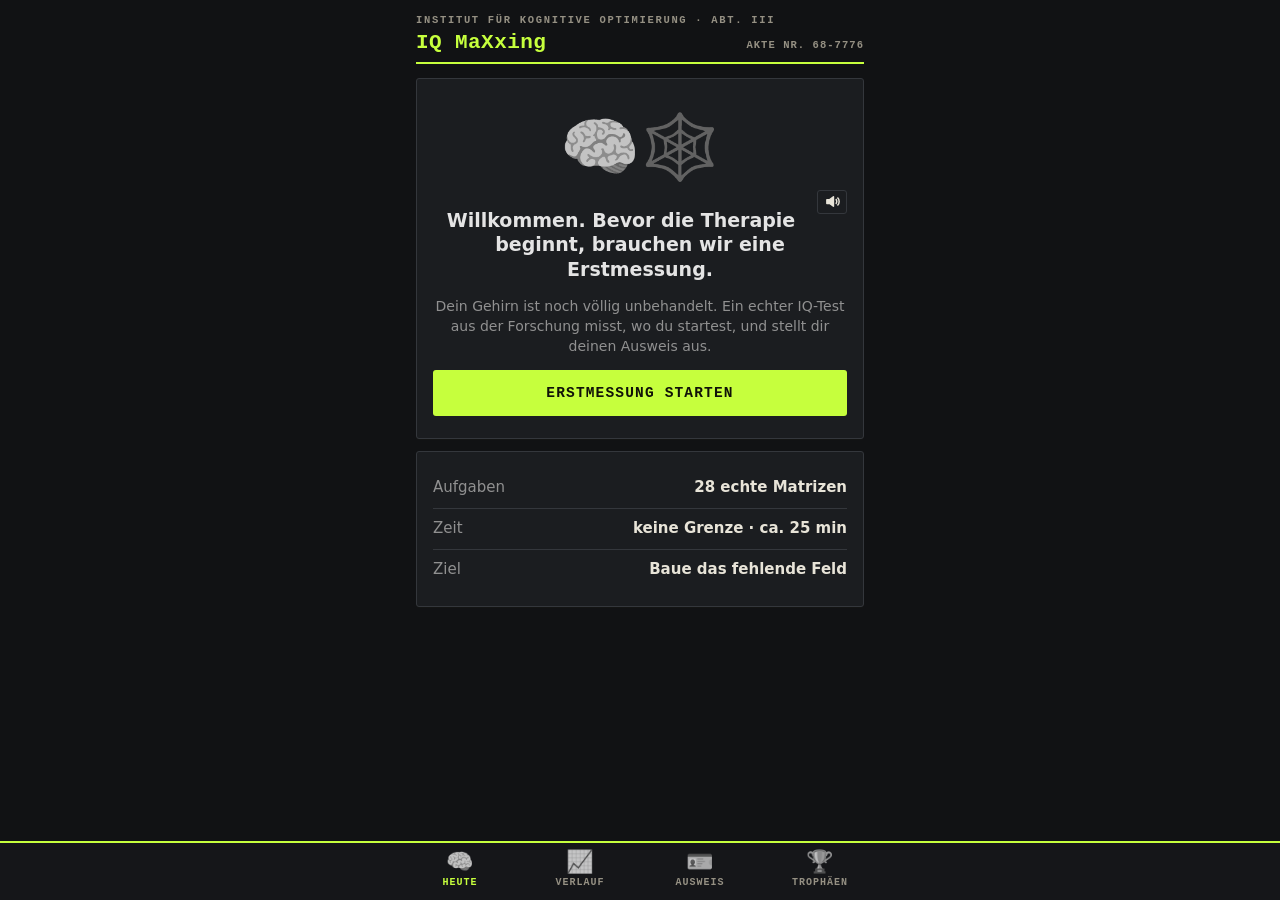
==== commit e6ea31af: "M9: IQ Mensa-Bootcamp (Sprache, Zahlen, Merken, Raeumlich + Generalprobe) Drills for the areas Mensa" ====
--- a/iq/index.html
+++ b/iq/index.html
@@ -233,6 +233,14 @@
 .letter .re{font-size:11px;letter-spacing:.06em;opacity:.7;margin-bottom:12px}.letter p{margin:0 0 10px}
 .letter .sig{font:italic 30px/1 Georgia,serif;margin:4px 0 2px;transform:rotate(-3deg);transform-origin:left}.letter .sub2{font-size:11px;opacity:.7}
 .letter .ps{margin:14px 0 0;font-size:13px;opacity:.85}
+/* Mensa-Bootcamp */
+.study{width:min(96vw,440px);background:var(--card);border:1px solid var(--line);border-radius:14px;padding:16px;margin-top:10px;font-size:17px;line-height:1.5}
+.study h3{margin:0 0 12px;font-size:15px;letter-spacing:.08em;text-transform:uppercase;color:var(--acc)}.study p{margin:0 0 8px}
+.mlist{display:grid;grid-template-columns:1fr 1fr;gap:8px}.mlist b{background:var(--bg);border:1px solid var(--line);border-radius:8px;padding:10px;text-align:center;font-size:18px}
+.mpairs div{padding:8px 0;border-bottom:1px solid var(--line);font-size:18px}.mpairs div:last-child{border:0}
+.bc{width:100%;display:flex;align-items:center;gap:12px;text-align:left;background:var(--card);border:1px solid var(--line);border-radius:14px;padding:12px 14px;margin-bottom:8px;color:var(--ink)}
+.bc>span:first-child{font-size:26px}.bc>span:nth-child(2){flex:1;min-width:0}.bc b{display:block;font-size:17px}.bc small{display:block;color:var(--dim);font-size:13px;margin-top:2px}
+#test button.picked{border-color:var(--acc);box-shadow:0 0 0 2px var(--acc)}
 .aw:not(.off){border-left:3px solid var(--acc);padding-left:10px}.aw:not(.off) .n{color:var(--acc)}.aw:not(.off) .ic{filter:none}
 .aw:not(.off) .n::after{content:"ERREICHT";margin-left:8px;font:700 9.5px var(--mono);letter-spacing:.14em;border:1.5px solid var(--acc);border-radius:2px;padding:1px 5px;vertical-align:2px}
 #unlock{position:fixed;left:50%;top:calc(env(safe-area-inset-top) + 12px);transform:translateX(-50%);z-index:31;pointer-events:none;display:flex;gap:10px;align-items:center;background:var(--card);border:1.5px solid var(--acc);border-radius:3px;padding:7px 12px;font:700 11px var(--mono);letter-spacing:.12em;text-transform:uppercase;color:var(--acc);box-shadow:0 6px 18px rgba(0,0,0,.35);white-space:nowrap}
@@ -651,7 +659,138 @@
 }
 const buildSet = (st = 0) => BUILD_LEVELS.map(L => genBuild(Math.min(MAX_LEVEL, L + st)));
 
-if (typeof module !== 'undefined') module.exports = { genBuild, buildSet, bUnique, bOk, BUILD_LEVELS, befund, thetaPost, OMIB, realSet, thetaEAP, realIQ, cellBits, gradeOf, genCube, foldNet, ALL_ORIENT, matrixSet, reasonSet, MAX_LEVEL, genMatrix, genSeries, iqFrom, SET_LEVELS, RANGE, NLINES, genRotation, genOrder, genSyll, holds, MODELS, SA, SB, SC, rotKeys, mirror, keyOf, REASON_SET };
+/* ---------- Mensa-Bootcamp: the areas Mensa e.V. names for its 2-hour paper test (language, numbers, memory, spatial).
+   The real items are not public, so these are classic German IQ-battery formats, not copies. Word bank hand-written. */
+const CATS = {
+  Obst: 'Apfel Birne Kirsche Pflaume Banane Mango Aprikose Pfirsich Traube', Gemüse: 'Karotte Brokkoli Spinat Lauch Sellerie Kohl Zwiebel Rettich Radieschen',
+  Vögel: 'Amsel Adler Pinguin Strauß Taube Eule Möwe Spatz Storch', Säugetiere: 'Hund Pferd Wal Fledermaus Delfin Elefant Maus Bär Fuchs',
+  Fische: 'Forelle Hering Lachs Karpfen Hai Thunfisch Aal Dorsch', Insekten: 'Ameise Biene Käfer Libelle Mücke Wespe Schmetterling Heuschrecke',
+  Musikinstrumente: 'Geige Flöte Trompete Harfe Klavier Trommel Cello Gitarre Oboe', Möbel: 'Stuhl Tisch Schrank Sofa Regal Kommode Hocker Bett',
+  Werkzeuge: 'Hammer Zange Säge Schraubenzieher Feile Meißel Bohrer Hobel', Metalle: 'Eisen Kupfer Gold Silber Zinn Blei Zink Nickel',
+  Planeten: 'Merkur Venus Mars Jupiter Saturn Uranus Neptun', Kleidungsstücke: 'Hemd Hose Mantel Rock Jacke Pullover Bluse Weste',
+  Gewürze: 'Pfeffer Zimt Kümmel Muskat Safran Anis Kardamom Ingwer', Bäume: 'Eiche Buche Birke Ahorn Linde Tanne Fichte Kiefer Esche',
+  Blumen: 'Rose Tulpe Lilie Veilchen Narzisse Krokus Dahlie Orchidee', Edelsteine: 'Rubin Smaragd Saphir Diamant Topas Opal'
+};
+for (const k in CATS) CATS[k] = CATS[k].split(' ');
+const CAT_NEAR = [['Obst', 'Gemüse'], ['Vögel', 'Säugetiere'], ['Fische', 'Säugetiere'], ['Bäume', 'Blumen'], ['Metalle', 'Edelsteine'], ['Werkzeuge', 'Möbel'], ['Gewürze', 'Gemüse']];
+// classic traps: looks like it belongs, doesn't (the odd one is the trap word)
+const CAT_TRAPS = [['Fische', 'Wal'], ['Fische', 'Delfin'], ['Vögel', 'Fledermaus'], ['Insekten', 'Spinne'], ['Insekten', 'Skorpion'], ['Planeten', 'Mond'], ['Planeten', 'Sonne'], ['Metalle', 'Diamant'], ['Säugetiere', 'Pinguin'], ['Bäume', 'Efeu']];
+const ANALOG = {
+  'Laut': 'Hund:bellen Katze:miauen Kuh:muhen Pferd:wiehern Schaf:blöken Ente:quaken Löwe:brüllen Schwein:grunzen Biene:summen Hahn:krähen',
+  'Junges': 'Hund:Welpe Kuh:Kalb Pferd:Fohlen Schaf:Lamm Huhn:Küken Schwein:Ferkel Frosch:Kaulquappe Katze:Kätzchen',
+  'Hauptstadt': 'Frankreich:Paris Italien:Rom Spanien:Madrid Polen:Warschau Norwegen:Oslo Österreich:Wien Portugal:Lissabon Ungarn:Budapest Griechenland:Athen Irland:Dublin',
+  'Werkzeug': 'Maler:Pinsel Friseur:Schere Fotograf:Kamera Dirigent:Taktstock Schmied:Amboss Fischer:Netz Astronom:Teleskop Arzt:Stethoskop',
+  'Sinn': 'Auge:sehen Ohr:hören Nase:riechen Zunge:schmecken Haut:tasten',
+  'Gegenteil': 'heiß:kalt hell:dunkel laut:leise schnell:langsam hart:weich schwer:leicht nass:trocken voll:leer früh:spät dick:dünn teuer:billig',
+  'Teil': 'Seite:Buch Zweig:Baum Speiche:Rad Taste:Klavier Schuppe:Fisch Feder:Vogel Zimmer:Haus Glied:Kette Stufe:Treppe',
+  'Steigerung': 'gut:besser viel:mehr gern:lieber hoch:höher nah:näher'
+};
+for (const k in ANALOG) ANALOG[k] = ANALOG[k].split(' ').map(p => p.split(':'));
+const SYN = ['mutig tapfer kühn', 'schnell rasch flink', 'klug gescheit schlau', 'traurig betrübt niedergeschlagen', 'fröhlich heiter vergnügt', 'faul träge',
+  'reich wohlhabend', 'selten rar', 'genau präzise exakt', 'beginnen anfangen starten', 'sprechen reden', 'schwierig kompliziert knifflig', 'freundlich nett liebenswürdig',
+  'ehrlich aufrichtig', 'kostbar wertvoll', 'dumm töricht', 'sauber rein', 'bekannt berühmt', 'schmutzig dreckig', 'geizig knausrig'].map(s => s.split(' '));
+const ANT = 'mutig:feige fleißig:faul reich:arm ehrlich:verlogen klug:dumm selten:häufig sauber:schmutzig geizig:großzügig heiß:kalt hell:dunkel laut:leise schnell:langsam hart:weich nass:trocken voll:leer früh:spät teuer:billig'.split(' ').map(p => p.split(':'));
+const synOf = w => (SYN.find(s => s.includes(w)) || [w]).filter(x => x !== w);
+const antOf = w => { const p = ANT.find(p => p.includes(w)); return p ? p[p[0] === w ? 1 : 0] : null; };
+const T = (lines, q, options, ans, sec, wide) => { const o = shuffle(options.slice()); return { kind: 'text', lines, q, options: o, answer: o.indexOf(ans), sec, wide }; };
+const fromOther = (pool, not, n) => shuffle(pool.filter(x => !not.includes(x))).slice(0, n);
+
+function genAnalogy(L) {
+  const rel = pick(Object.keys(ANALOG)), prs = ANALOG[rel], [a, c] = shuffle(prs.slice()).slice(0, 2);
+  if (L < 3) return T([`<b>${a[0]}</b> verhält sich zu <b>${a[1]}</b><br>wie <b>${c[0]}</b> zu …`], 'Welches Wort passt?', [c[1], ...fromOther(prs.map(p => p[1]), [c[1], a[1]], 3)], c[1], 30);
+  // pair form: the relation must be found, reversed pairs and other relations are the traps
+  const other = pick(Object.keys(ANALOG).filter(k => k !== rel)), op = pick(ANALOG[other]), d = shuffle(prs.filter(p => p !== a && p !== c))[0];
+  const op2 = pick(ANALOG[other].filter(p => p !== op)), ok = `${c[0]} : ${c[1]}`; // opposites read both ways: no reversed trap there
+  const opts = [ok, rel === 'Gegenteil' ? `${op2[0]} : ${op2[1]}` : `${c[1]} : ${c[0]}`, `${op[0]} : ${op[1]}`, `${c[0]} : ${d[1]}`];
+  return T([`<b>${a[0]} : ${a[1]}</b> &nbsp;=&nbsp; ? : ?`], 'Welches Paar steht in derselben Beziehung?', opts, ok, 40, true);
+}
+function genOdd(L) {
+  if (L >= 3 && Math.random() < .5) { const [cat, trap] = pick(CAT_TRAPS); const four = shuffle(CATS[cat].slice()).slice(0, 4); return T([`${[...four, trap].length} Wörter. Eines gehört nicht dazu.`], 'Welches Wort passt nicht?', [...four, trap], trap, 30); }
+  const [A, B] = L >= 2 ? shuffle(pick(CAT_NEAR).slice()) : shuffle(Object.keys(CATS)).slice(0, 2);
+  const four = shuffle(CATS[A].slice()).slice(0, 4), odd = pick(CATS[B].filter(w => !CATS[A].includes(w)));
+  return T(['5 Wörter. Eines gehört nicht dazu.'], 'Welches Wort passt nicht?', [...four, odd], odd, 30);
+}
+function genSynAnt() {
+  const syn = Math.random() < .5, pool = syn ? SYN.flat() : ANT.flat();
+  for (;;) {
+    const w = pick(syn ? SYN.flat() : ANT.flat()), ans = syn ? pick(synOf(w).length ? synOf(w) : [null]) : antOf(w);
+    if (!ans) continue;
+    const trap = syn ? antOf(w) : pick(synOf(w).length ? synOf(w) : [null]), ban = [w, ans, ...synOf(w), antOf(w), ...synOf(ans), antOf(ans)].filter(Boolean);
+    const opts = [ans, ...(trap ? [trap] : []), ...fromOther([...new Set(SYN.flat().concat(ANT.flat()))], ban.concat(trap || []), trap ? 2 : 3)];
+    return T([`<b>${w}</b>`], syn ? 'Welches Wort bedeutet fast dasselbe?' : 'Welches Wort ist das Gegenteil?', opts, ans, 25);
+  }
+}
+function genCommon(L) {
+  const cat = pick(Object.keys(CATS)), near = CAT_NEAR.filter(p => p.includes(cat)).flat().filter(k => k !== cat);
+  const [x, y] = shuffle(CATS[cat].slice()).slice(0, 2), wrong = [...near.slice(0, 1), ...fromOther(Object.keys(CATS), [cat, ...near], 3)].slice(0, 3);
+  return T([`<b>${x}</b> und <b>${y}</b>`], 'Was haben beide gemeinsam? Beide sind …', [cat, ...wrong], cat, 25);
+}
+const langSet = () => [genAnalogy(1), genOdd(1), genSynAnt(), genCommon(1), genAnalogy(2), genOdd(2), genSynAnt(), genAnalogy(3), genOdd(3), genCommon(3)];
+
+// numbers: series (exist) + word problems + mental arithmetic, every answer a whole number
+const numOpts = (ans, extra = []) => { const s = new Set([ans]); for (const e of extra) if (e > 0 && e !== ans && s.size < 4) s.add(e); let k = 1; while (s.size < 4) { const v = ans + pick([-1, 1]) * k * Math.max(1, Math.round(ans * .1)); if (v > 0) s.add(v); k++; } return [...s]; };
+const WORD = [
+  () => { const h = 2 + R(4), v = 40 + 10 * R(9), n = h + 1 + R(4), km = v * h; return [[`Ein Zug fährt ${km} km in ${h} Stunden.`, `Er fährt immer gleich schnell.`], `Wie viele km schafft er in ${n} Stunden?`, v * n, [km + v, v * (n - 1), km * n / h + v], 'km']; },
+  () => { const p = 20 * (2 + R(9)), q = pick([10, 20, 25, 30, 40, 50, 75]), ans = p * (100 - q) / 100; return [[`Eine Jacke kostet ${p} €.`, `Sie wird um ${q} % reduziert.`], 'Was kostet sie jetzt?', ans, [p * q / 100, p - q, ans + p / 10], '€']; },
+  () => { const a = 2 + R(4), t = a * (2 + R(4)), b = pick([2, 3, 4, 6, 8, 12].filter(x => x !== a && (a * t) % x === 0 && (a * t) / x !== t)); if (!b) return WORD[2](); const ans = a * t / b; return [[`${a} Maler streichen ein Haus in ${t} Tagen.`, `Alle arbeiten gleich schnell.`], `Wie viele Tage brauchen ${b} Maler?`, ans, [t * b / a, t + a - b, ans + 1], 'Tage']; },
+  () => { const [k, m] = pick([[3, 2], [4, 3], [4, 2], [5, 3], [5, 2]]), n = (k - m) * (1 + R(4)), b = n * (m - 1) / (k - m); return [[`Lena ist ${k}-mal so alt wie Tom.`, `In ${n} Jahren ist sie nur noch ${m}-mal so alt wie er.`], 'Wie alt ist Tom heute?', b, [b * k, b + n, n], 'Jahre']; },
+  () => { const [x, y] = pick([[1, 2], [1, 3], [2, 3], [3, 5], [1, 4], [3, 4]]), u = 2 + R(9), tot = (x + y) * u; return [[`${tot} Murmeln werden im Verhältnis ${x} : ${y} geteilt.`], 'Wie viele bekommt der größere Teil?', y * u, [x * u, tot / 2, tot - x], 'Murmeln']; },
+  () => { const d = pick([2, 3, 4, 5]), n = pick([2, 3]), m = d * 4 * (2 + R(5)), part = m * (d - 1) / d; return [[`Von ${m} Äpfeln werden ${d - 1}/${d} verkauft.`, `Vom Rest isst Max die Hälfte.`], 'Wie viele Äpfel bleiben übrig?', (m - part) / 2, [m - part, part / 2, m / d + 1], 'Äpfel']; }
+];
+function genWord() { for (;;) { const [lines, q, ans, wr, unit] = pick(WORD)(); if (!Number.isInteger(ans) || ans <= 0) continue; return T(lines, q, numOpts(ans, wr.filter(Number.isInteger)).map(v => `${v} ${unit}`), `${ans} ${unit}`, 60); } }
+function genArith(L) {
+  for (;;) {
+    const a = 6 + R(L >= 3 ? 30 : 15), b = 3 + R(9), c = 5 + R(L >= 3 ? 90 : 40), d = 2 + R(7);
+    const [txt, ans] = pick([[`${a} × ${b} − ${c}`, a * b - c], [`${a * d} : ${d} + ${c}`, a + c], [`${c} + ${a} × ${b}`, c + a * b], [`(${a} + ${b}) × ${d}`, (a + b) * d], [`${a * b} : ${b} × ${d}`, a * d]]);
+    if (ans <= 0) continue;
+    return T([`<b>${txt}</b>`], 'Rechne im Kopf.', numOpts(ans, [ans + 10, ans - 10, ans + b]).map(String), String(ans), 40);
+  }
+}
+const numSet = () => [genSeries(), genArith(1), genWord(), genSeries(), genArith(2), genWord(), genSeries(), genWord(), genArith(3), genWord()];
+
+// memory: look, the card goes away, then questions (study screens are not scored)
+const CITIES = ['Kiel', 'Bonn', 'Jena', 'Ulm', 'Trier', 'Passau', 'Lübeck', 'Görlitz', 'Fulda', 'Aachen', 'Rostock', 'Gotha'];
+function memList(n = 10, sec = 60) {
+  const cats = shuffle(Object.keys(CATS)).slice(0, 4), words = [];
+  const cnt = [3, 3, 2, 2].slice(0, 4); if (n > 10) cnt[2]++, cnt[3]++;
+  cats.forEach((c, i) => words.push(...shuffle(CATS[c].slice()).slice(0, cnt[i])));
+  const list = shuffle(words), lure = cats.flatMap(c => CATS[c].filter(w => !list.includes(w)));
+  const study = { kind: 'study', sec, title: 'Merke dir diese Wörter', html: `<div class="mlist">${list.map(w => `<b>${w}</b>`).join('')}</div>` };
+  const qs = [], countCat = pick(cats), countN = list.filter(w => CATS[countCat].includes(w)).length;
+  qs.push(T(['Aus der Wortliste'], 'Welches Wort stand in der Liste?', [list[R(list.length)], ...fromOther(lure, [], 3)], null, 20));
+  qs[0].answer = qs[0].options.findIndex(o => list.includes(o));
+  const notIn = pick(lure); qs.push(T(['Aus der Wortliste'], 'Welches Wort stand NICHT in der Liste?', [notIn, ...shuffle(list.slice()).slice(0, 3)], notIn, 20));
+  qs.push(T(['Aus der Wortliste'], `Wie viele Wörter aus der Gruppe „${countCat}“ standen in der Liste?`, ['1', '2', '3', '4'], String(countN), 20));
+  const i = R(list.length - 1); qs.push(T(['Aus der Wortliste'], `Welches Wort stand direkt nach „${list[i]}“?`, [list[i + 1], ...fromOther(list, [list[i + 1], list[i]], 3)], list[i + 1], 20));
+  const j = pick(list); qs.push(T(['Aus der Wortliste'], 'Welches Wort stand in der Liste?', [j, ...fromOther(lure, [notIn], 3)], j, 20));
+  return [study, qs];
+}
+function memPairs(n = 6, sec = 60) {
+  const names = shuffle(NAMES.slice()).slice(0, n), cities = shuffle(CITIES.slice()).slice(0, n);
+  const study = { kind: 'study', sec, title: 'Wer wohnt wo? Merke es dir.', html: `<div class="mpairs">${names.map((nm, i) => `<div><b>${nm}</b> wohnt in <b>${cities[i]}</b></div>`).join('')}</div>` };
+  const idx = shuffle([...Array(n).keys()]).slice(0, 5);
+  const qs = idx.map((k, q) => q % 2
+    ? T(['Wer wohnt wo?'], `Wer wohnt in ${cities[k]}?`, [names[k], ...fromOther(names, [names[k]], 3)], names[k], 20)
+    : T(['Wer wohnt wo?'], `Wo wohnt ${names[k]}?`, [cities[k], ...fromOther(cities, [cities[k]], 3)], cities[k], 20));
+  return [study, qs];
+}
+const memSet = () => { const [s1, q1] = memList(), [s2, q2] = memPairs(); return [s1, ...q1, s2, ...q2]; };
+const spaceSet = () => [genMatrix(2), genRotation(0), genMatrix(3), genCube(0), genMatrix(4), genRotation(1), genMatrix(5), genCube(1), genRotation(2), genMatrix(6)];
+
+// Generalprobe: all areas back to back, one clock per section (time out = the rest of the section counts as wrong)
+const MOCK_SECTIONS = [['Sprache', 600], ['Zahlen', 840], ['Merken', 300], ['Räumlich', 720]];
+function mockSet() {
+  const [s1, q1] = memList(12, 90), [s2, q2] = memPairs(6, 75), intro = (k, n) => ({ kind: 'study', intro: true, title: `Abschnitt ${k + 1} · ${MOCK_SECTIONS[k][0]}`, html: `<p>${n} Aufgaben · ${MOCK_SECTIONS[k][1] / 60} Minuten für den ganzen Abschnitt.</p><p class="sub">Die Uhr läuft für den Abschnitt, nicht pro Aufgabe. Ist sie abgelaufen, zählt der Rest als falsch.</p>` });
+  const tag = (k, xs) => xs.map(x => ({ ...x, sx: k }));
+  const lang = [1, 1, 2, 2, 3, 3, 3, 4].flatMap(L => [genAnalogy(L), genOdd(L)]).concat([genSynAnt(), genSynAnt(), genCommon(2), genCommon(3)]);
+  const num = [genSeries(), genSeries(), genSeries(), genSeries(), genSeries(), genSeries(), ...[1, 2, 2, 3].map(genArith), genWord(), genWord(), genWord(), genWord(), genWord(), genWord(), genWord(), genWord()];
+  const space = [2, 3, 4, 5, 6, 6, 7, 8].map(genMatrix).concat([0, 1, 1, 2].map(genRotation), [0, 1, 1, 2].map(genCube));
+  return [{ kind: 'study', intro: true, title: 'Generalprobe', html: '<p>Vier Abschnitte wie im Mensa-Test: Sprache, Zahlen, Merken, Räumlich. Etwa 45 Minuten.</p><p>Zuerst prägst du dir zwei Dinge ein. Abgefragt wird erst nach Sprache und Zahlen.</p>' },
+    s1, s2, intro(0, lang.length), ...tag(0, lang), intro(1, num.length), ...tag(1, num), intro(2, 10), ...tag(2, [...q1, ...q2]), intro(3, space.length), ...tag(3, space)];
+}
+const BOOT_SETS = { m_lang: langSet, m_num: numSet, m_mem: memSet, m_space: spaceSet, mock: mockSet };
+
+if (typeof module !== 'undefined') module.exports = { BOOT_SETS, CATS, ANALOG, SYN, ANT, MOCK_SECTIONS, genAnalogy, genOdd, genSynAnt, genCommon, genWord, genArith, memList, memPairs, genBuild, buildSet, bUnique, bOk, BUILD_LEVELS, befund, thetaPost, OMIB, realSet, thetaEAP, realIQ, cellBits, gradeOf, genCube, foldNet, ALL_ORIENT, matrixSet, reasonSet, MAX_LEVEL, genMatrix, genSeries, iqFrom, SET_LEVELS, RANGE, NLINES, genRotation, genOrder, genSyll, holds, MODELS, SA, SB, SC, rotKeys, mirror, keyOf, REASON_SET };
 </script>
 
 <script>
@@ -819,7 +958,8 @@
     ${ts.length ? `<div style="margin:8px 0">${ts.map(s => gradeChip(gradeOfSet(s))).join(' ')}</div><div class="sub">✅ Tägliche Dosis erledigt</div>` : `<p class="sub" style="margin:6px 0 0">Noch keine Sitzung. Die Therapie wartet.</p>`}
     <button class="btn${ts.length ? ' ghost' : ''}" onclick="startSet('daily')">🧠 Matrizen · 10 Aufgaben${stufeTag('daily')}</button>
     <button class="btn ghost" onclick="startSet('reason')">🌀 Denksport · Rotation, Logik & Reihen${stufeTag('reason')}</button>
-    <button class="btn ghost" onclick="startSet('build')">🧱 Bau-Training · wie der echte Test${stufeTag('build')}</button></div>`;
+    <button class="btn ghost" onclick="startSet('build')">🧱 Bau-Training · wie der echte Test${stufeTag('build')}</button>
+    <button class="btn ghost" onclick="bootcamp()">🎖️ Mensa-Bootcamp · Sprache, Zahlen, Merken, Räumlich</button></div>`;
   h += `<div class="grid3">
     <div class="metric"><div class="v">${S.cold ? S.cold.iq : '–'}</div><div class="l"><b>Erstmessung</b>Ausweis</div></div>
     <div class="metric"><div class="v">${st.avg7 ?? '–'}</div><div class="l"><b>Ø Note</b>7 Tage</div></div>
@@ -853,7 +993,7 @@
   else h += `<div class="card">${rs.slice().reverse().map(a => `<div class="row"><span>${a.kind === 'cold' ? '🪪' : '🧪'} ${fmtDay(a.day)} · ${a.correct}/${a.n || REAL_N}</span><b>${a.iq} ${tierOf(a.iq)[1]}</b></div>`).join('')}</div>`;
   const days = [...new Set(tr.map(s => s.day))].sort().slice(-14).reverse();
   h += `<h2>Therapie · Noten ${spk('grades')}</h2><div class="card">${days.map(d => `<div class="row"><span>${fmtDay(d)}</span><span>${tr.filter(s => s.day === d).map(s => gradeChip(gradeOfSet(s))).join(' ')}</span></div>`).join('') || '<span class="sub">Noch keine Sitzung.</span>'}</div>`;
-  h += `<h2>Letzte Sitzungen</h2><div class="card">${tr.slice(-15).reverse().map(s => `<div class="row"><span>${s.kind === 'reason' ? '🌀' : s.kind === 'series' ? '🔢' : s.kind === 'build' ? '🧱' : '🧠'} ${fmtDay(s.day)} · ${s.correct}/10${s.st ? ' · Stufe ' + s.st : ''}</span>${gradeChip(gradeOfSet(s))}</div>`).join('') || '<span class="sub">Noch nichts.</span>'}</div>`;
+  h += `<h2>Letzte Sitzungen</h2><div class="card">${tr.slice(-15).reverse().map(s => `<div class="row"><span>${kindIc(s.kind)} ${fmtDay(s.day)} · ${s.correct}/${s.n || 10}${s.st ? ' · Stufe ' + s.st : ''}</span>${gradeChip(gradeOfSet(s))}</div>`).join('') || '<span class="sub">Noch nichts.</span>'}</div>`;
   return h;
 }
 
@@ -956,10 +1096,34 @@
 function startSet(kind) {
   if (REAL_KINDS.includes(kind)) return startReal(kind);
   const st = stufeOf(kind);
-  const items = kind === 'reason' ? reasonSet(st) : kind === 'build' ? buildSet(st) : matrixSet(st);
-  run = { kind, items, st, i: 0, res: [], t0: 0, raf: 0, lock: false, cur: '0'.repeat(20) };
+  const items = BOOT_SETS[kind] ? BOOT_SETS[kind]() : kind === 'reason' ? reasonSet(st) : kind === 'build' ? buildSet(st) : matrixSet(st);
+  run = { kind, items, st, i: 0, res: [], t0: 0, raf: 0, lock: false, cur: '0'.repeat(20), mock: kind === 'mock', n: items.filter(x => x.kind !== 'study').length };
+  if (run.mock) run.secLeft = MOCK_SECTIONS.map(s => s[1]);
+  $('#test')?.remove();
   const d = document.createElement('div'); d.id = 'test'; if (kind === 'build') d.className = 'real'; document.body.appendChild(d);
   kind === 'build' ? showBuild() : showItem();
+}
+const KIND_INFO = { daily: ['🧠', 'Matrizen'], reason: ['🌀', 'Denksport'], series: ['🔢', 'Zahlenreihen'], build: ['🧱', 'Bau-Training'],
+  m_lang: ['🗣️', 'Sprache'], m_num: ['➗', 'Zahlen'], m_mem: ['🧩', 'Merkfähigkeit'], m_space: ['🧊', 'Räumlich'], mock: ['🎖️', 'Generalprobe'] };
+const kindIc = k => (KIND_INFO[k] || KIND_INFO.daily)[0], kindName = k => (KIND_INFO[k] || KIND_INFO.daily)[1];
+function bootcamp() { // the Mensa e.V. areas as drills + the long Generalprobe
+  const last = k => { const s = training().filter(x => x.kind === k).slice(-1)[0]; return s ? gradeChip(gradeOfSet(s)) : '<span class="sub">–</span>'; };
+  const row = (k, d) => `<button class="bc" onclick="startSet('${k}')"><span>${kindIc(k)}</span><span><b>${kindName(k)}</b><small>${d}</small></span>${last(k)}</button>`;
+  $('#test')?.remove();
+  const el = document.createElement('div'); el.id = 'test'; document.body.appendChild(el);
+  el.innerHTML = `<div style="width:100%;max-width:440px;padding-bottom:20px"><div class="thead"><span>🎖️ Mensa-Bootcamp</span><span></span><button class="x" onclick="$('#test').remove()">✕</button></div>
+    <p class="sub" style="margin:4px 0 12px">Der Mensa-Test (Mensa in Deutschland e.V.) dauert rund zwei Stunden, auf Papier, unter Aufsicht. Er prüft Sprache, Zahlen, Merkfähigkeit und räumliches Denken. Hier trainierst du genau diese Bereiche.</p>
+    <div class="sub" style="margin-bottom:6px">Drills · 10 Aufgaben, auf Zeit</div>
+    ${row('m_lang', 'Analogien, Gemeinsamkeiten, Wortbedeutung')}${row('m_num', 'Zahlenreihen, Textaufgaben, Kopfrechnen')}${row('m_mem', 'Wortliste und Wohnorte merken, dann abfragen')}${row('m_space', 'Matrizen, Rotation, Würfel')}
+    <div class="sub" style="margin:16px 0 6px">Prüfungssimulation</div>
+    ${row('mock', 'Alle vier Bereiche am Stück · ca. 45 min · Uhr pro Abschnitt · kein Feedback')}</div>`;
+}
+const nextItem = () => { if (!run) return; run.i++; run.i < run.items.length ? showItem() : finish(); };
+function sectionOut() { // the section clock ran out: the rest of the section counts as wrong
+  const sx = run.items[run.i].sx;
+  cancelAnimationFrame(run.raf); run.lock = true; run.secLeft[sx] = 0;
+  while (run.i < run.items.length && run.items[run.i].sx === sx) { run.res.push({ ok: false, t: 0, lvl: 0, sx, out: true }); run.i++; }
+  run.i--; nextItem();
 }
 /* ---------- Bau-Training: the real test's format, generated items, 60 s each, feedback after every item ---------- */
 function showBuild() {
@@ -992,8 +1156,16 @@
 }
 function showItem() {
   const it = run.items[run.i], el = $('#test');
-  const title = run.kind === 'reason' ? '🌀 Denksport' : '🧠 Matrizen';
-  let h = `<div class="thead"><span>${title}</span><span>${run.st ? 'Stufe ' + run.st + ' · ' : ''}${run.i + 1}/10</span><button class="x" onclick="quitSet()">✕</button></div><div class="bar"><i id="tb"></i></div>`;
+  const title = `${kindIc(run.kind)} ${run.mock && it.sx != null ? MOCK_SECTIONS[it.sx][0] : kindName(run.kind)}`;
+  let h = `<div class="thead"><span>${title}</span><span>${run.st ? 'Stufe ' + run.st + ' · ' : ''}${Math.min(run.n, run.res.length + 1)}/${run.n}</span><button class="x" onclick="quitSet()">✕</button></div><div class="bar"><i id="tb"></i></div>`;
+  if (it.kind === 'study') { // look-and-remember card or a section intro: not scored
+    el.innerHTML = h + `<div class="study"><h3>${it.title}</h3>${it.html}</div><button class="btn" style="max-width:440px" onclick="cancelAnimationFrame(run.raf);nextItem()">${it.intro ? 'Los geht’s' : 'Gemerkt ✓'}</button>`;
+    if (!it.sec) { $('#tb').style.width = '0'; return; }
+    run.lock = false; run.t0 = performance.now(); cancelAnimationFrame(run.raf);
+    const tick = () => { if (!run || run.items[run.i] !== it) return; const t = (performance.now() - run.t0) / 1000, tb = $('#tb'); if (tb) tb.style.width = Math.max(0, 100 - t / it.sec * 100) + '%'; if (t >= it.sec) return nextItem(); run.raf = requestAnimationFrame(tick); };
+    run.raf = requestAnimationFrame(tick);
+    return;
+  }
   if (it.kind === 'matrix') {
     h += `<div class="matrix">${it.panels.flat().map((p, k) => k === 8 ? '<div class="q">?</div>' : panelSVG(p)).join('')}</div>
       <div class="opts">${it.options.map((p, k) => `<button onclick="answer(${k},this)">${panelSVG(p)}</button>`).join('')}</div>`;
@@ -1014,11 +1186,13 @@
   el.innerHTML = h;
   run.lock = false; run.t0 = performance.now();
   cancelAnimationFrame(run.raf);
+  const lim = it.sec || ITEM_SEC, sec = run.mock && it.sx != null;
   const tick = () => {
     if (!run) return;
-    const t = (performance.now() - run.t0) / 1000, f = Math.max(0, 1 - t / ITEM_SEC), tb = $('#tb');
+    const t = (performance.now() - run.t0) / 1000, tb = $('#tb');
+    const f = sec ? Math.max(0, (run.secLeft[it.sx] - t) / MOCK_SECTIONS[it.sx][1]) : Math.max(0, 1 - t / lim);
     if (tb) { tb.style.width = (f * 100) + '%'; tb.className = f < .25 ? 'late' : ''; }
-    if (t >= ITEM_SEC) return answer(-1, null);
+    if (sec ? t >= run.secLeft[it.sx] : t >= lim) return sec ? sectionOut() : answer(-1, null);
     run.raf = requestAnimationFrame(tick);
   };
   run.raf = requestAnimationFrame(tick);
@@ -1026,12 +1200,14 @@
 function answer(k, btn) {
   if (!run || run.lock) return;
   run.lock = true; cancelAnimationFrame(run.raf);
-  const it = run.items[run.i], ok = k === it.answer, t = Math.min(ITEM_SEC, (performance.now() - run.t0) / 1000);
-  run.res.push({ ok, t, lvl: it.level || 0 });
+  const it = run.items[run.i], ok = k === it.answer, el = (performance.now() - run.t0) / 1000, t = run.mock ? el : Math.min(it.sec || ITEM_SEC, el);
+  run.res.push({ ok, t, lvl: it.level || 0, sx: it.sx });
+  if (run.mock && it.sx != null) run.secLeft[it.sx] = Math.max(0, run.secLeft[it.sx] - el);
+  if (run.mock) { if (btn) btn.classList.add('picked'); return setTimeout(nextItem, 160); } // exam: no feedback
   const btns = document.querySelectorAll('#test .opts button, #test .sopts button, #test .ropts button, #test .topts button');
   if (btn) btn.classList.add(ok ? 'ok' : 'no');
   if (!ok && btns[it.answer]) btns[it.answer].classList.add('ok');
-  setTimeout(() => { if (!run) return; run.i++; run.i < 10 ? showItem() : finish(); }, ok ? 380 : 900);
+  setTimeout(nextItem, ok ? 380 : 900);
 }
 function quitSet() { // a real test keeps its progress in S.pend and can be continued from Heute
   if (!run) return;
@@ -1247,9 +1423,10 @@
 
 function finish() {
   const r = run; run = null;
-  const correct = r.res.filter(x => x.ok).length, time = Math.round(r.res.reduce((a, x) => a + x.t, 0)), g = gradeOf(correct);
+  const correct = r.res.filter(x => x.ok).length, N = r.res.length || 10, time = Math.round(r.res.reduce((a, x) => a + x.t, 0)), g = gradeOf(Math.round(correct * 10 / N));
   const now = Date.now(), day = dayOf(now);
-  const set = { t: now, day, kind: r.kind, correct, grade: g, time, st: r.st };
+  const secs = r.mock ? MOCK_SECTIONS.map((s, k) => [s[0], r.res.filter(x => x.sx === k && x.ok).length, r.res.filter(x => x.sx === k).length]) : null;
+  const set = { t: now, day, kind: r.kind, correct, n: N, grade: g, time, st: r.st, ...(secs ? { secs } : {}) };
   const earlierToday = training().filter(s => s.day === day);
   S.sets.push(set);
   const fresh = [];
@@ -1258,23 +1435,25 @@
   if (earlierToday.some(s => GRADE_RANK[gradeOfSet(s)] - GRADE_RANK[g] >= 3)) award('choke', day, fresh);
   let stufeMsg = '';
   S.stufe = S.stufe || {};
-  if (correct >= 9 && r.st < MAX_STUFE) { S.stufe[r.kind] = r.st + 1; stufeMsg = `⬆️ Stufe ${r.st + 1} freigeschaltet. Schwerere Aufgaben. Die Therapie wird intensiviert.`; }
-  else if (correct <= 4 && r.st > 0) { S.stufe[r.kind] = r.st - 1; stufeMsg = `Stufe ${r.st - 1}. Die Dosis wird angepasst.`; }
+  const hasStufe = ['daily', 'reason', 'build'].includes(r.kind);
+  if (hasStufe && correct >= 9 && r.st < MAX_STUFE) { S.stufe[r.kind] = r.st + 1; stufeMsg = `⬆️ Stufe ${r.st + 1} freigeschaltet. Schwerere Aufgaben. Die Therapie wird intensiviert.`; }
+  else if (hasStufe && correct <= 4 && r.st > 0) { S.stufe[r.kind] = r.st - 1; stufeMsg = `Stufe ${r.st - 1}. Die Dosis wird angepasst.`; }
   if (S.stufe[r.kind] === MAX_STUFE && !S.awards['top_' + r.kind] && AWARDS.some(a => a.id === 'top_' + r.kind)) award('top_' + r.kind, day, fresh);
   const other = r.kind === 'daily' ? 'reason' : 'daily';
-  if (r.kind !== 'build' && earlierToday.every(s => s.kind !== r.kind) && earlierToday.some(s => s.kind === other)) award('double', day, fresh);
+  if ((r.kind === 'daily' || r.kind === 'reason') && earlierToday.every(s => s.kind !== r.kind) && earlierToday.some(s => s.kind === other)) award('double', day, fresh);
   save();
   const d = nextOf(DOC[g], x => x[0]), note = pick(NOTES[g]), ac = awardChips(fresh), after = stufeMsg ? nextOf(SAY[S.stufe[r.kind] > r.st ? 'up' : 'down'], x => x.f).f : null;
   $('#test').innerHTML = `<div style="width:100%;max-width:440px;text-align:center;padding-top:4vh">
-    <div class="sub">Evaluation · ${correct}/10 richtig · ${mmss(time)} min</div>
+    <div class="sub">Evaluation · ${kindName(r.kind)} · ${correct}/${N} richtig · ${mmss(time)} min</div>
     <div class="grade g${GRADE_RANK[g]}">${g}</div>
+    ${secs ? `<div class="card" style="text-align:left">${secs.map(s => `<div class="row"><span>${s[0]}</span><b>${s[1]}/${s[2]}</b></div>`).join('')}${r.res.some(x => x.out) ? '<p class="sub" style="margin:8px 0 0">⏱ In einem Abschnitt ist die Zeit abgelaufen. Der Rest zählte als falsch.</p>' : ''}</div>` : ''}
     ${stufeMsg ? `<div class="chip" style="margin:4px 0 10px;border-radius:14px;padding:10px 14px;display:block">${spk(S.stufe[r.kind] > r.st ? 'up' : 'down')}${stufeMsg}</div>` : ''}
     <div class="doc"><div class="who">${d[3] || 'Dr. H. J. Westerman'} <button onclick="voice('${d[0]}')">▶</button></div>
       <div class="say">„${d[1]}“</div><div class="de">${d[2]}</div></div>
     <div class="memo"><b>Aktennotiz</b>${note}</div>
     ${ac ? `<div style="margin:10px 0">${ac}</div>` : ''}
     <button class="btn" onclick="closeResult()">Fertig</button>
-    ${correct < 10 ? `<button class="btn ghost" onclick="review()">🔍 Fehler ansehen (${10 - correct})</button>` : ''}
+    ${correct < N ? `<button class="btn ghost" onclick="review()">🔍 Fehler ansehen (${N - correct})</button>` : ''}
     <button class="btn ghost" onclick="$('#test').remove();startSet('${r.kind}')">Noch eine Sitzung</button>
   </div>`;
   closeResult.kind = r.kind; review.run = r;
@@ -1321,7 +1500,7 @@
   return h + '</div>';
 }
 function review() {
-  const r = review.run, missed = r.items.map((it, i) => [it, i]).filter(([, i]) => !r.res[i].ok);
+  const r = review.run, missed = r.items.filter(it => it.kind !== 'study').map((it, i) => [it, i]).filter(([, i]) => r.res[i] && !r.res[i].ok);
   $('#test').innerHTML = `<div style="width:100%;max-width:440px"><div class="thead"><span>🔍 Fehleranalyse ${spk('review')}</span><span></span><button class="x" onclick="closeResult()">✕</button></div>
     <p class="sub">Jede Analyse macht dein Gehirn messbar stärker.</p>${missed.map(([it, i]) => reviewItem(it, i)).join('')}
     <button class="btn" onclick="closeResult()">Fertig</button></div>`;
@@ -1430,7 +1609,7 @@
     <div class="pd-stamp">VERTRAULICH</div>
     <h2>Personalien</h2><table class="kv">${row('Proband', nm)}${row('Akte angelegt', fmtDay(dayOf(S.created)))}${row('Einwilligung', S.consent ? 'per Fingerabdruck am ' + fmtDay(dayOf(S.consent.t)) : 'nicht dokumentiert')}${row('Erstmessung', S.cold ? `IQ ${S.cold.iq} am ${fmtDay(S.cold.day)}` : 'ausstehend')}${row('Stand', fmtDay(today()))}</table>
     <h2>Echte Messungen</h2>${rs.length ? `<table class="grid"><tr><th>Datum</th><th>Art</th><th>Richtig</th><th>IQ</th><th>Bereich (90 %)</th><th>Prozentrang</th></tr>${rs.map(s => `<tr><td>${fmtDay(s.day)}</td><td>${s.kind === 'cold' ? 'Erstmessung' : 'Kontrolle'}</td><td>${s.correct}/${s.n || REAL_N}</td><td><b>${s.iq}</b></td><td>${s.lo ? s.lo + '–' + s.hi : '–'}</td><td>${s.pct != null ? pctTxt(s.pct) : '–'}</td></tr>`).join('')}</table>` : '<p>Keine Messungen.</p>'}
-    <h2>Therapieprotokoll (letzte ${tr.length} Sitzungen)</h2>${tr.length ? `<table class="grid"><tr><th>Datum</th><th>Sitzung</th><th>Richtig</th><th>Note</th><th>Stufe</th></tr>${tr.map(s => `<tr><td>${fmtDay(s.day)}</td><td>${s.kind === 'reason' ? 'Denksport' : s.kind === 'series' ? 'Zahlenreihen' : s.kind === 'build' ? 'Bau-Training' : 'Matrizen'}</td><td>${s.correct}/10</td><td><b>${gradeOfSet(s)}</b></td><td>${s.st || 0}</td></tr>`).join('')}</table>` : '<p>Keine Sitzungen.</p>'}
+    <h2>Therapieprotokoll (letzte ${tr.length} Sitzungen)</h2>${tr.length ? `<table class="grid"><tr><th>Datum</th><th>Sitzung</th><th>Richtig</th><th>Note</th><th>Stufe</th></tr>${tr.map(s => `<tr><td>${fmtDay(s.day)}</td><td>${kindName(s.kind)}</td><td>${s.correct}/${s.n || 10}</td><td><b>${gradeOfSet(s)}</b></td><td>${s.st || 0}</td></tr>`).join('')}</table>` : '<p>Keine Sitzungen.</p>'}
     ${rs.some(s => s.brief) ? `<h2>Korrespondenz</h2>${rs.filter(s => s.brief).map(s => `<div class="pd-letter"><b>${fmtDay(s.day)} · Dr. H. J. Westerman an ${nm}</b>${s.brief.p.map(x => `<p>${x}</p>`).join('')}<p><i>${s.brief.ps}</i></p></div>`).join('')}` : ''}
     <h2>Auszeichnungen</h2><p>${got.length ? got.map(a => `${a.n} (${fmtDay(S.awards[a.id].first)})`).join(' · ') : 'Keine.'}</p>
     <h2>Methodik</h2><p>Figurale Matrizen mit freier Antwortkonstruktion, Open Matrices Item Bank (Koch, Spinath, Greiff &amp; Becker, 2022, J. Intell. 10(3):41, GPLv3), 219 validierte Aufgaben, Normstichprobe 2.561 Probanden. Skalierung 2PL-IRT, EAP, IQ = 115 + 15θ. Eine Messung pro Kalendermonat.</p>
